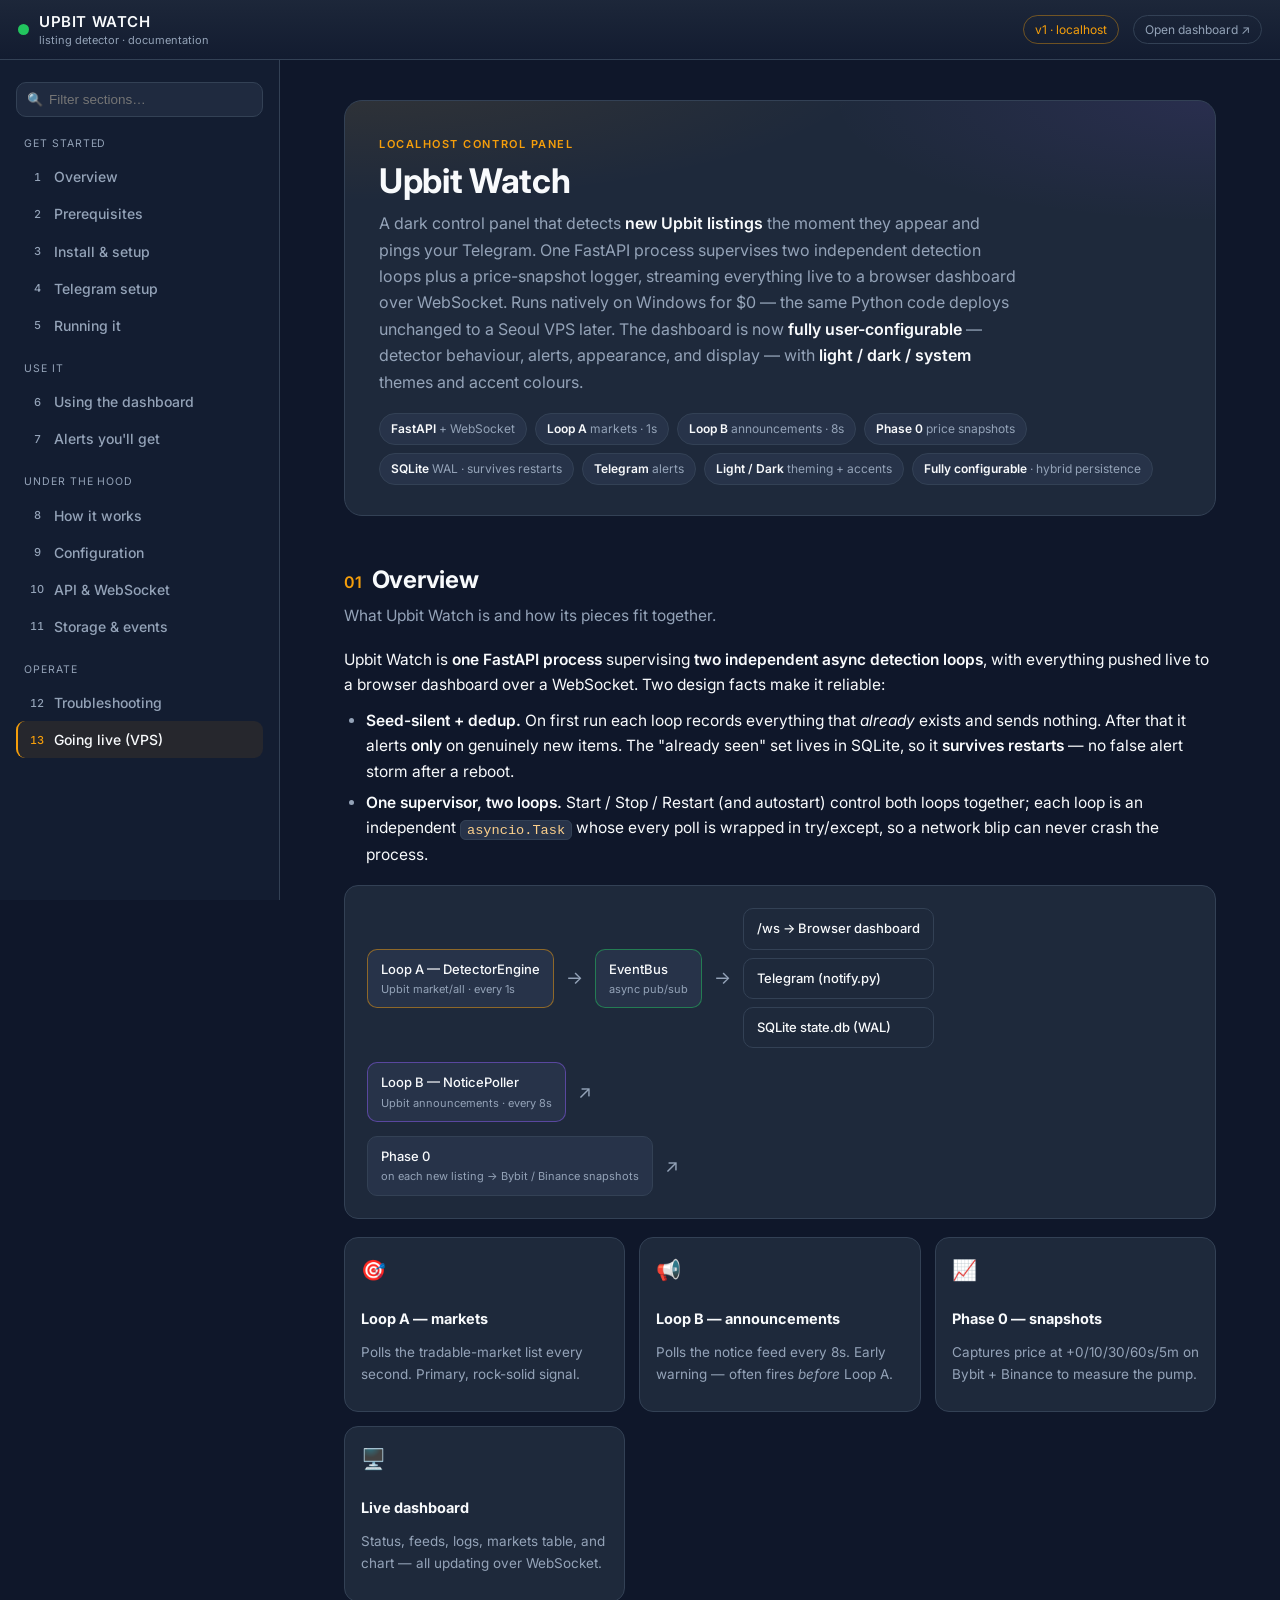
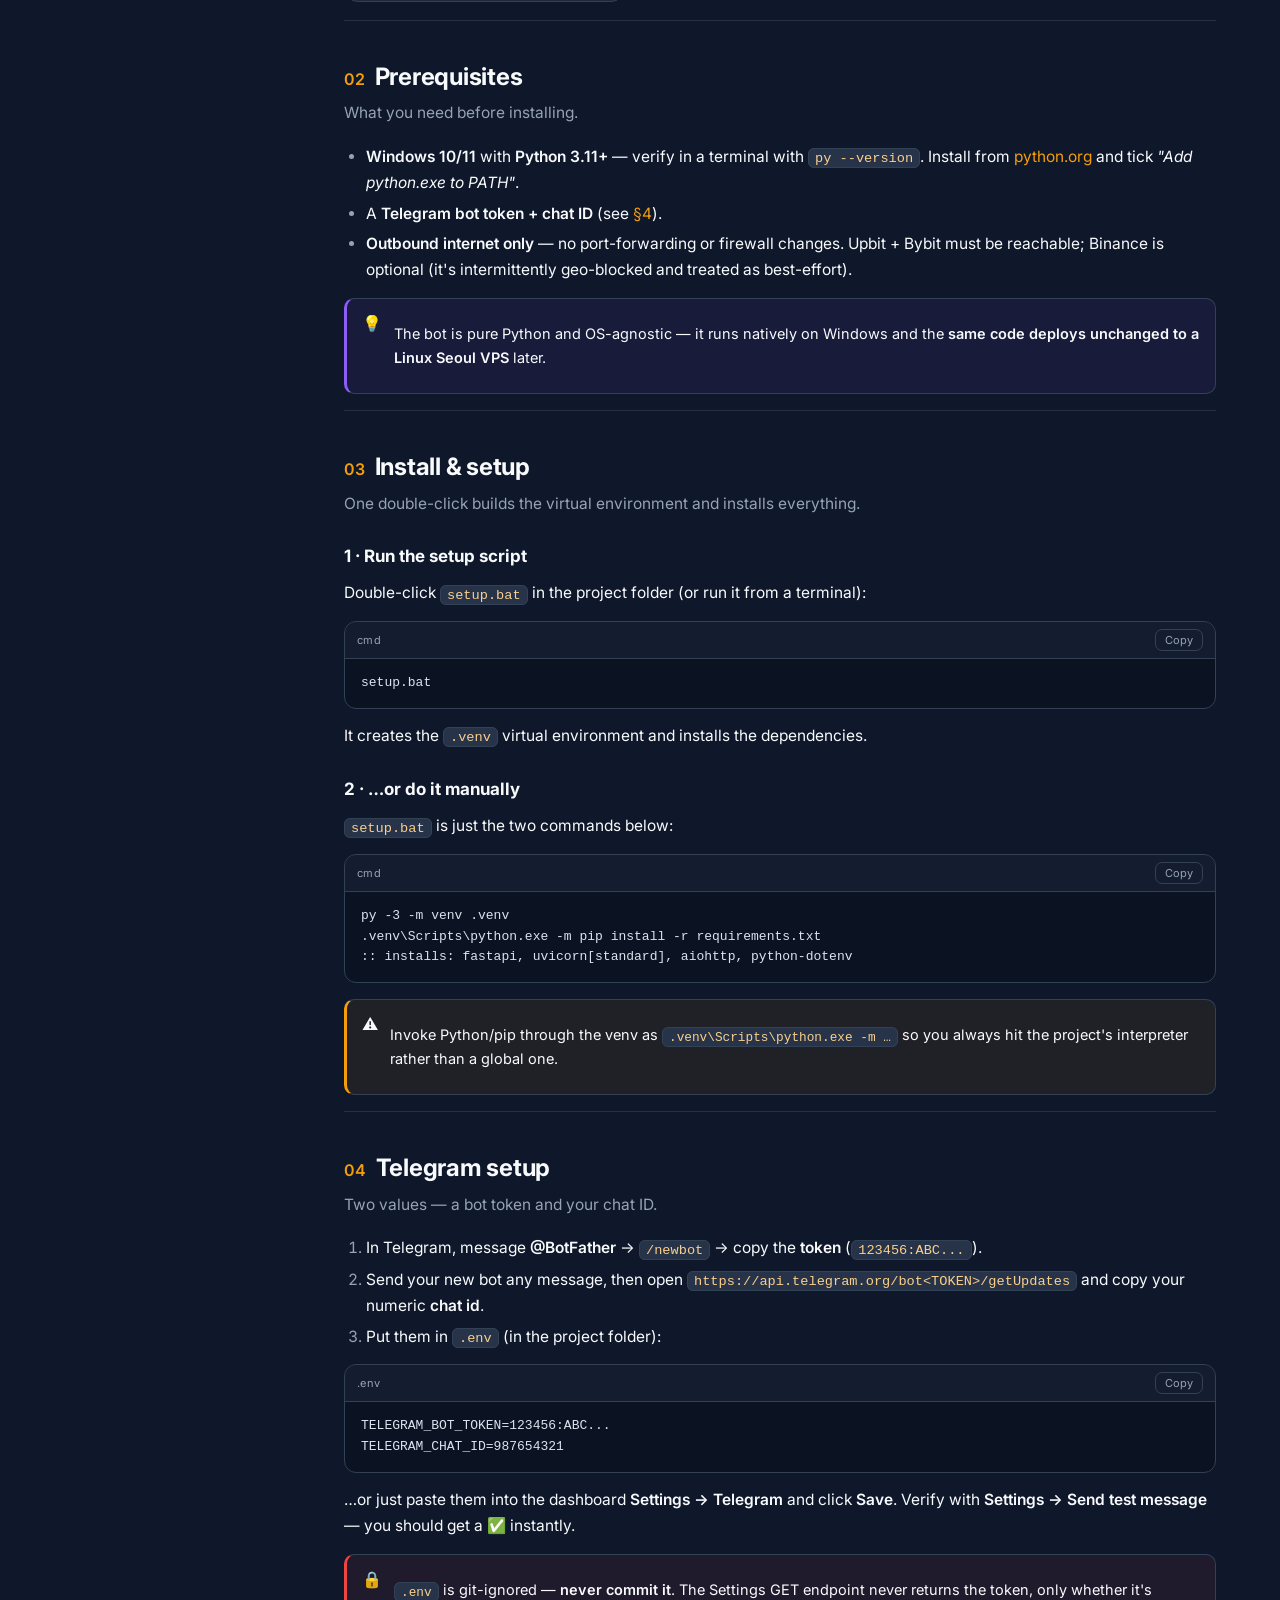
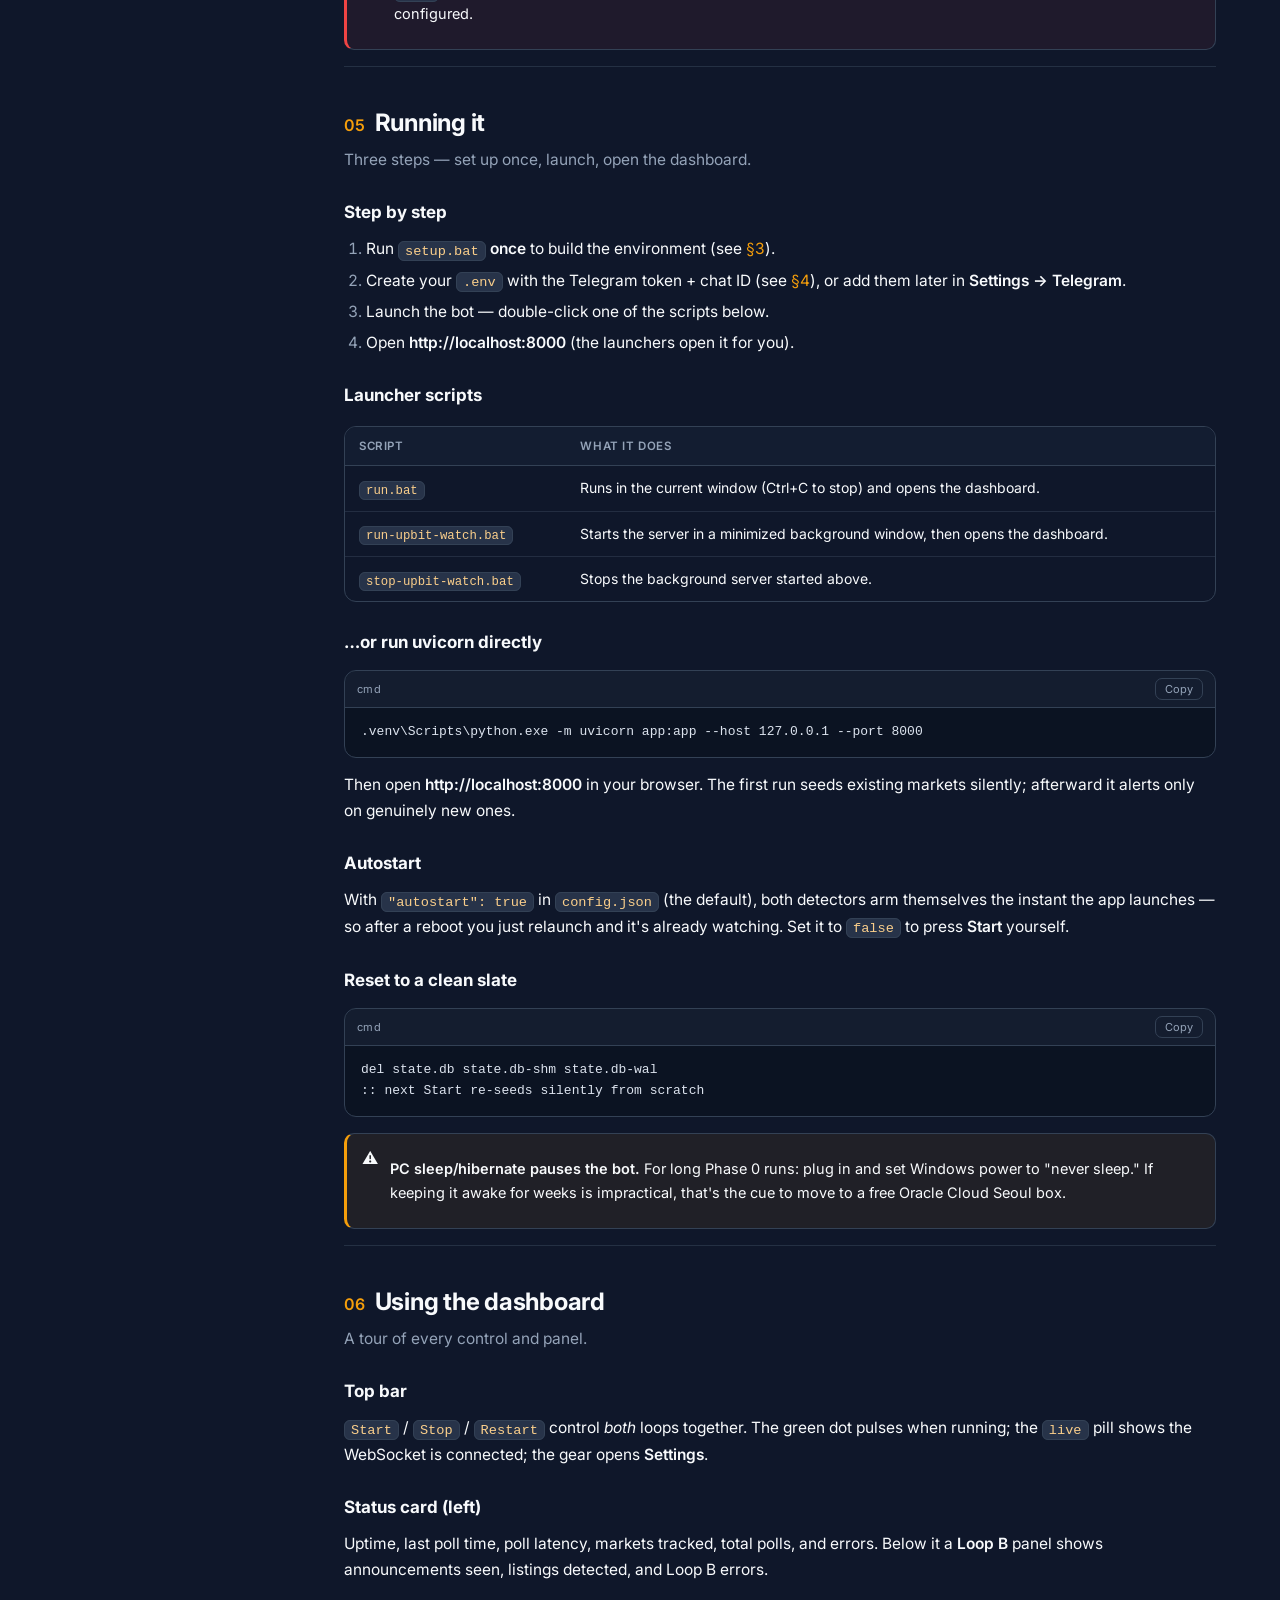
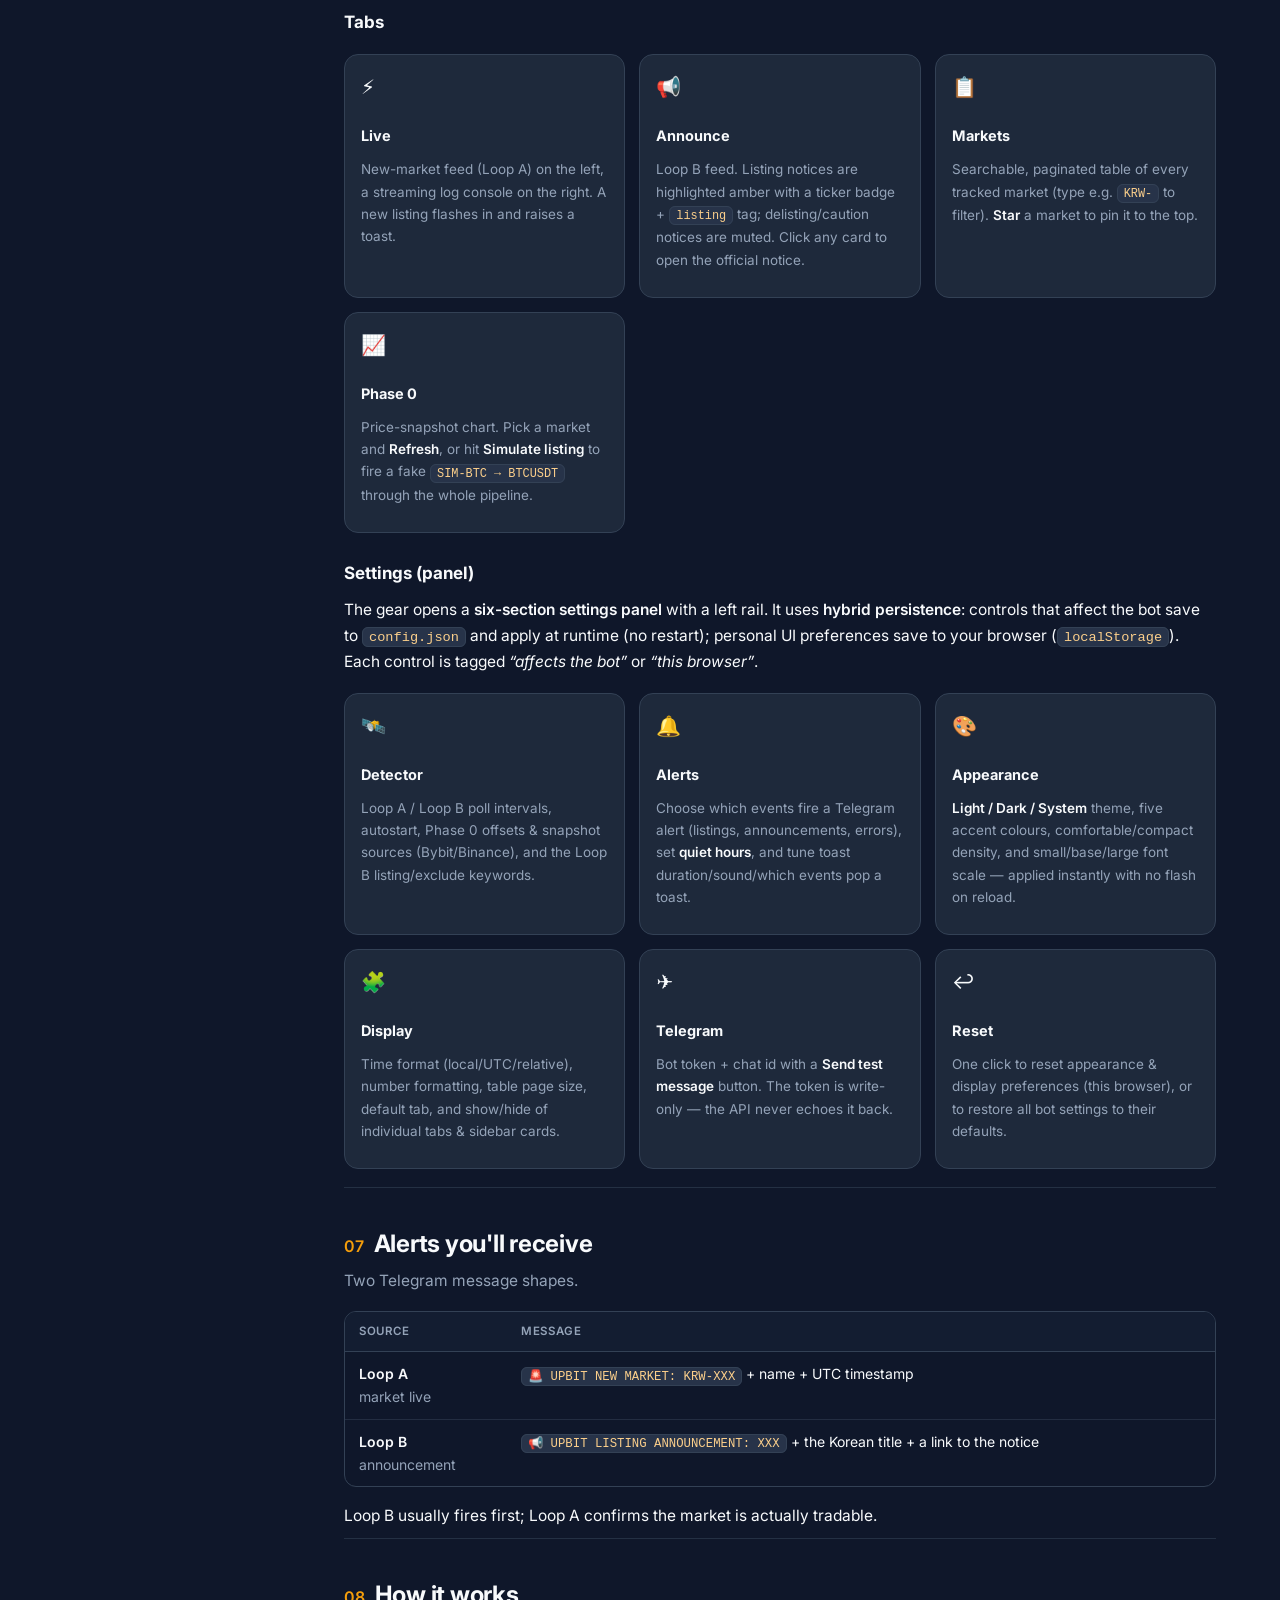
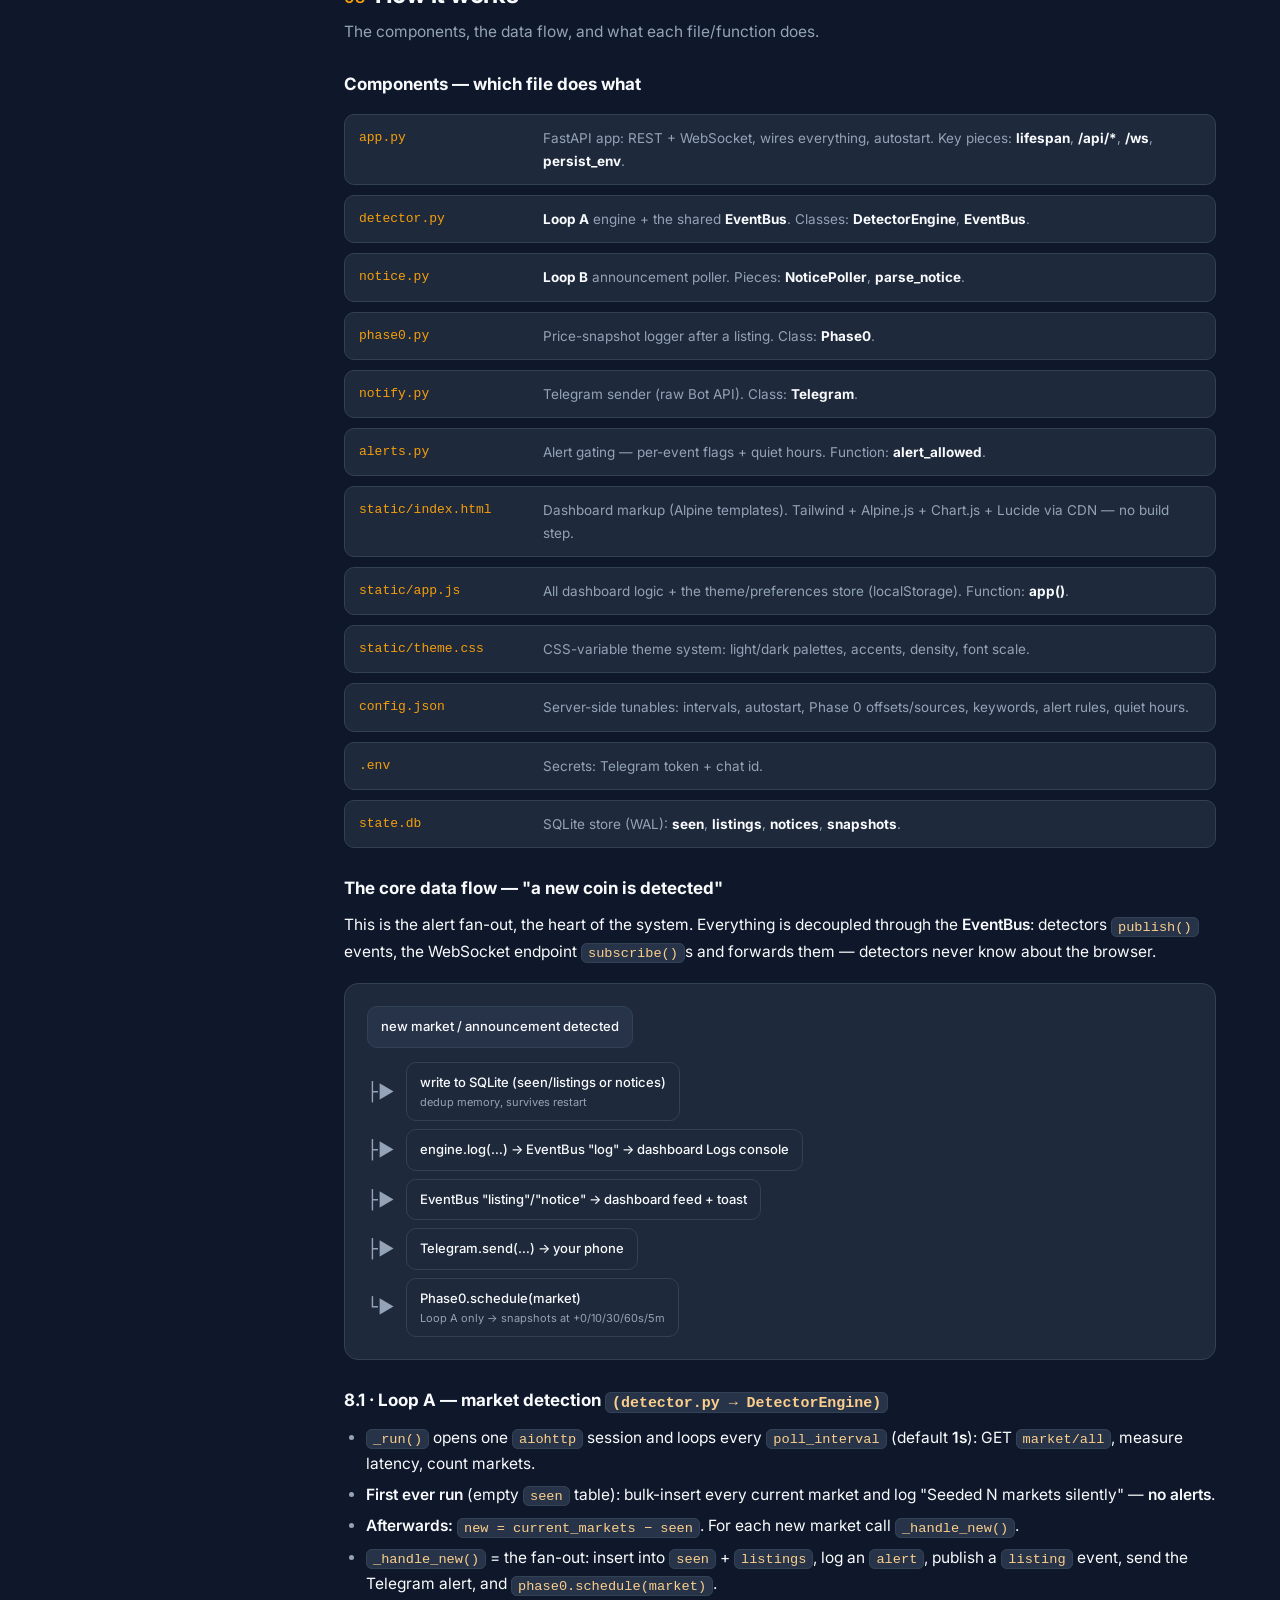
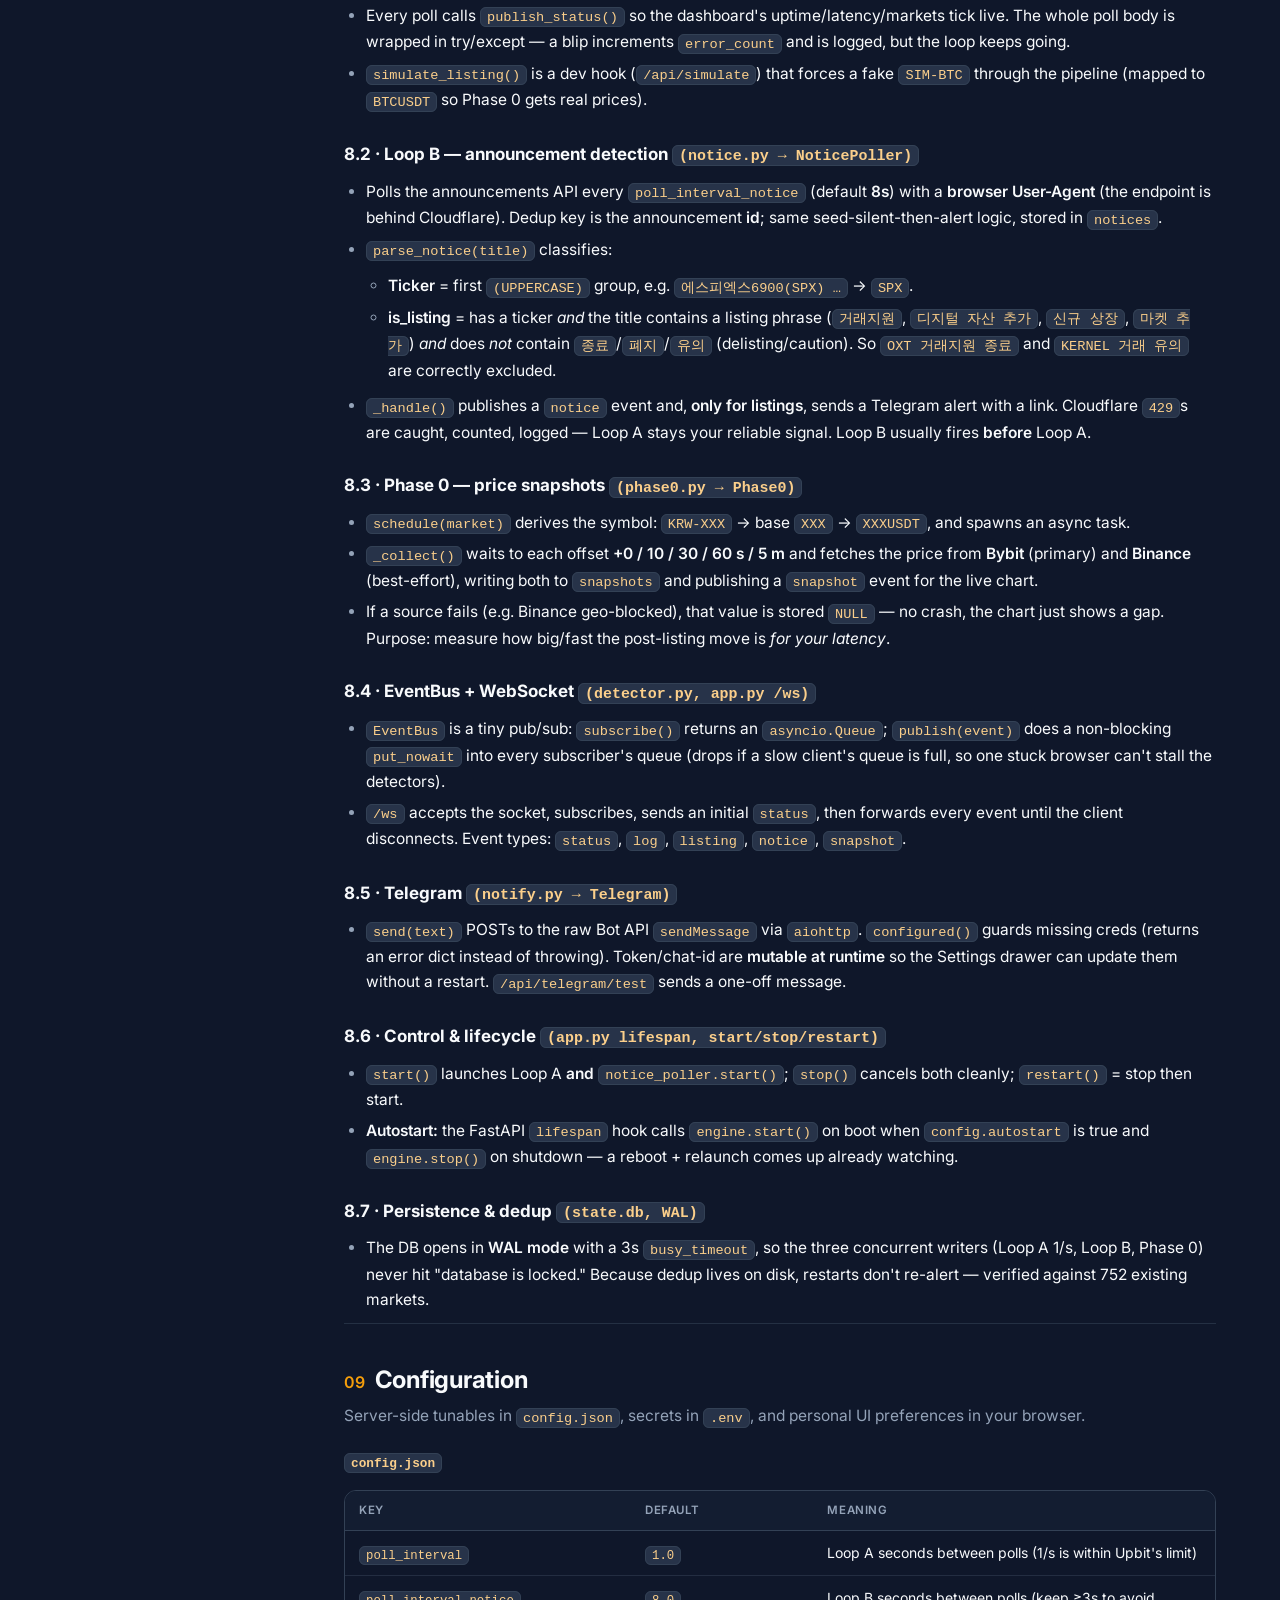
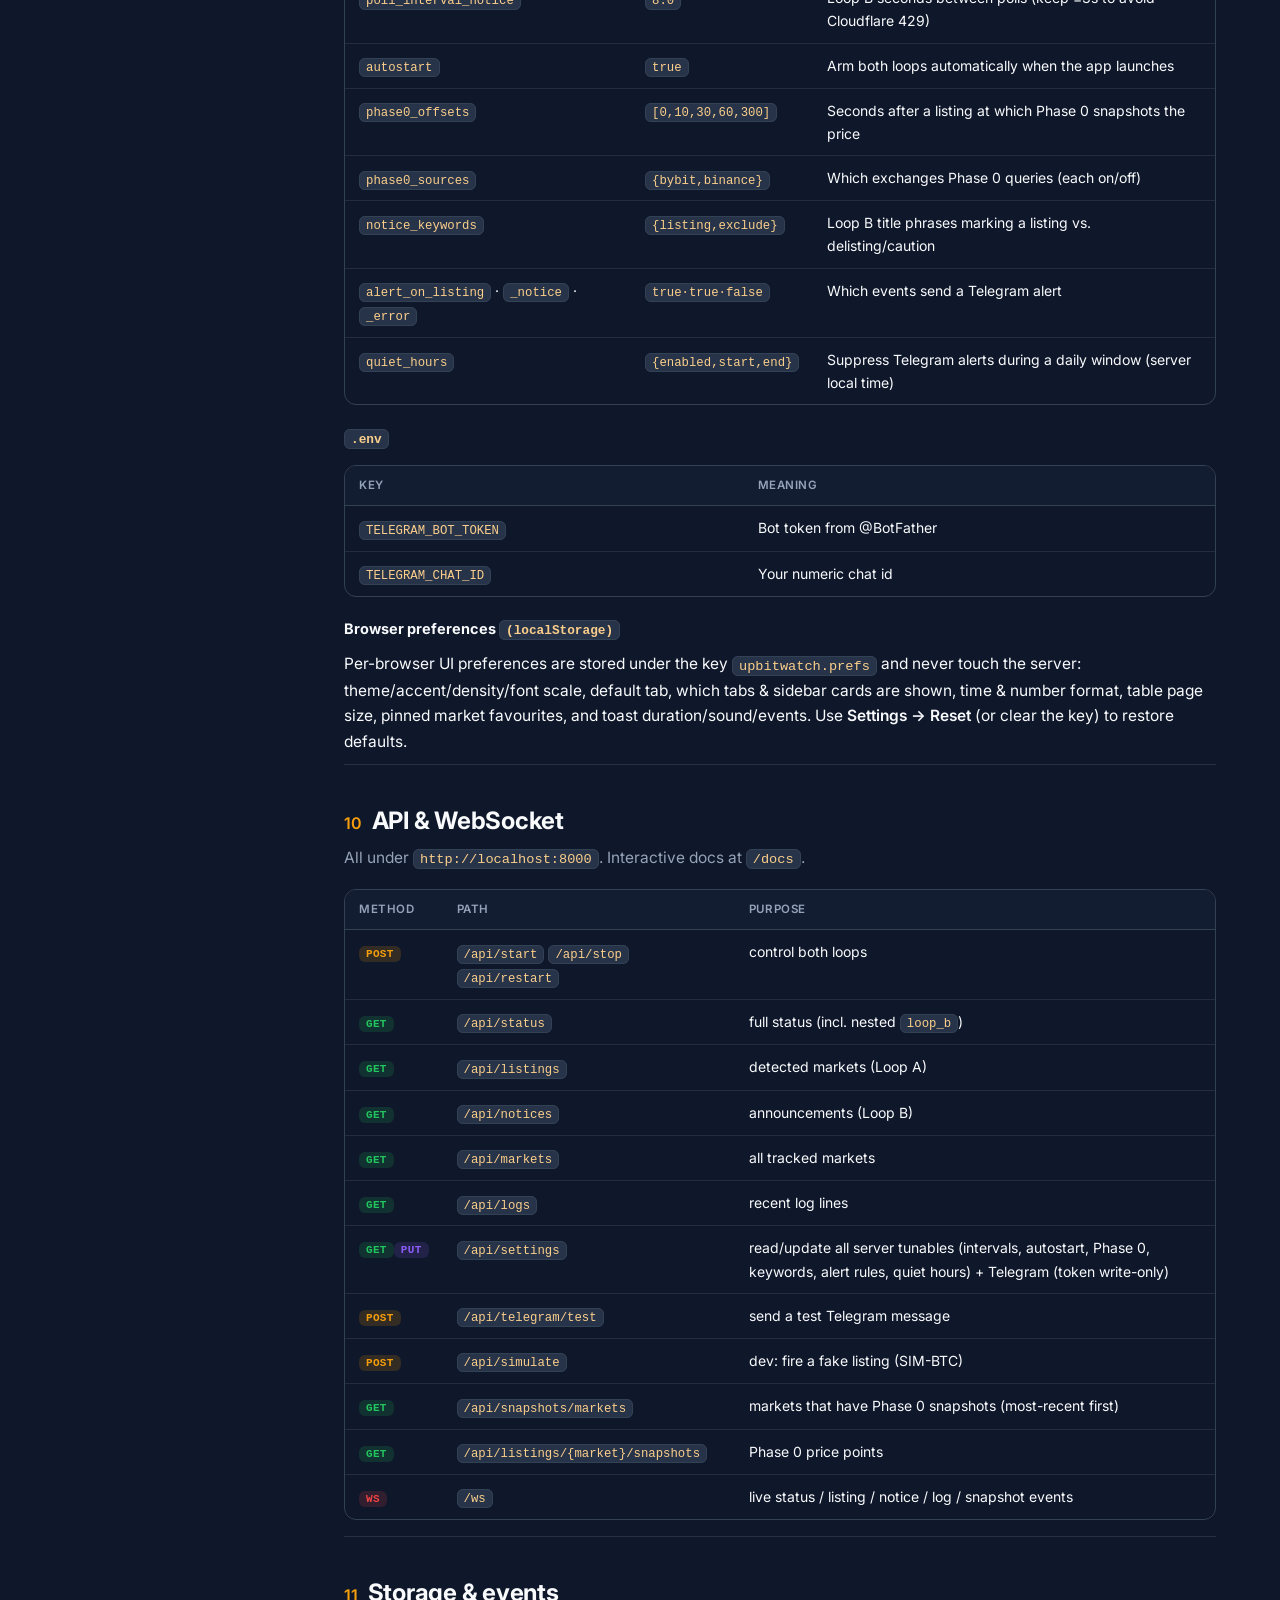
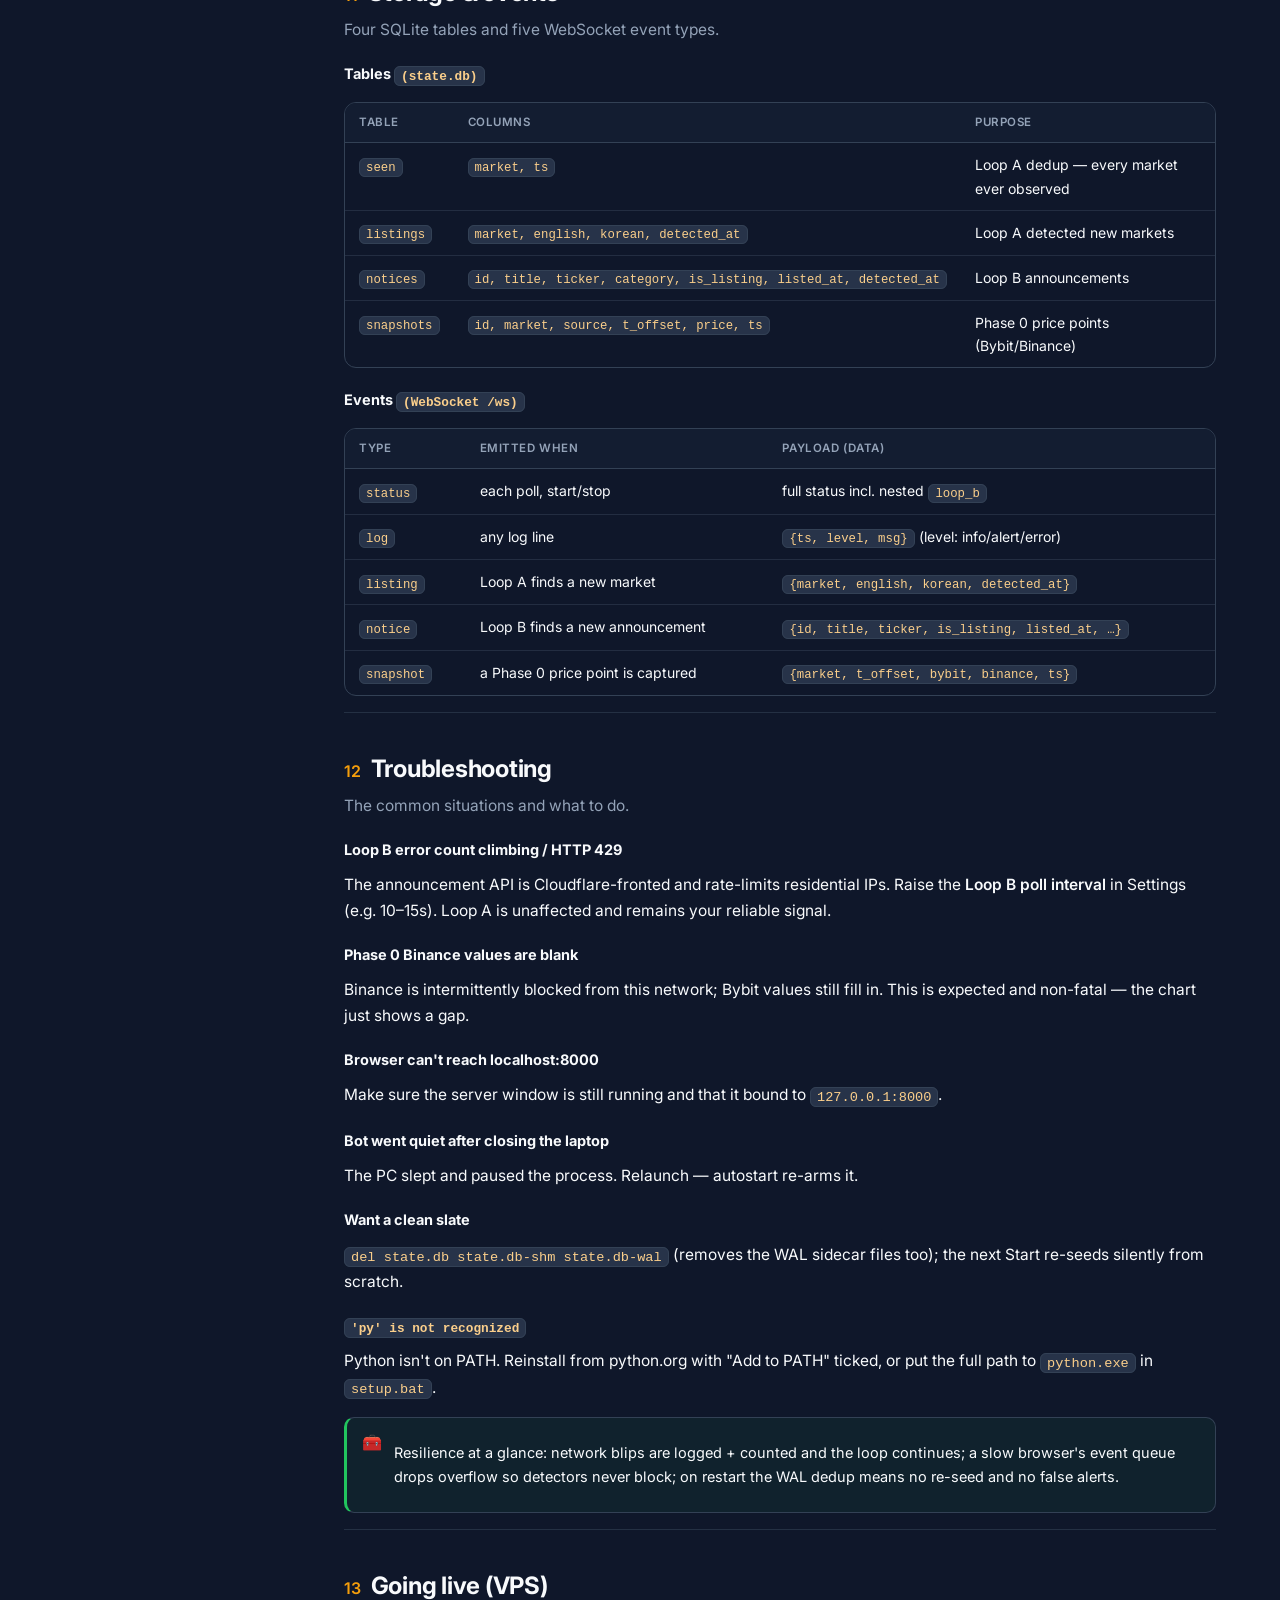
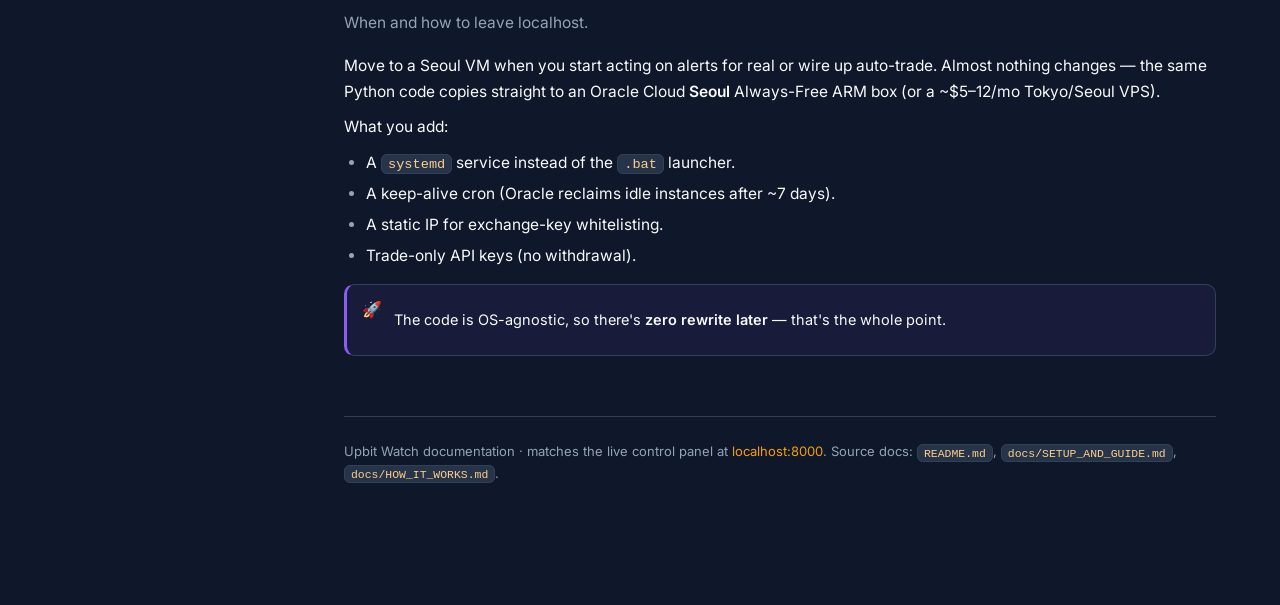
==== docs/site/index.html @ 49a11c5a "Windows-ize docs site + guides, tidy and consolidate project layout Docs (all run instructions now n" ====
<!doctype html>
<html lang="en">
<head>
  <meta charset="utf-8" />
  <meta name="viewport" content="width=device-width, initial-scale=1" />
  <title>Upbit Watch — Documentation</title>
  <link rel="icon" href="data:," />
  <link rel="preconnect" href="https://fonts.googleapis.com" />
  <link rel="preconnect" href="https://fonts.gstatic.com" crossorigin />
  <link href="https://fonts.googleapis.com/css2?family=Inter:wght@300;400;500;600;700&display=swap" rel="stylesheet" />
  <link rel="stylesheet" href="styles.css" />
</head>
<body>

  <!-- ===== Top bar ===== -->
  <header class="topbar">
    <button class="hamburger" id="hamburger" aria-label="Toggle navigation">☰</button>
    <div class="brand">
      <span class="dot" aria-hidden="true"></span>
      <div>
        <div class="title">UPBIT&nbsp;WATCH</div>
        <div class="subtitle">listing detector · documentation</div>
      </div>
    </div>
    <div class="spacer"></div>
    <span class="pill amber">v1 · localhost</span>
    <a class="pill" href="http://localhost:8000" target="_blank" rel="noopener">Open dashboard ↗</a>
  </header>

  <div class="layout">

    <!-- ===== Sidebar ===== -->
    <aside class="sidebar" id="sidebar">
      <div class="search-wrap">
        <span class="icon">🔍</span>
        <input id="search" type="search" placeholder="Filter sections…" autocomplete="off" />
      </div>

      <div class="nav-group-label">Get started</div>
      <nav class="nav">
        <a href="#overview"><span class="num">1</span> Overview</a>
        <a href="#prerequisites"><span class="num">2</span> Prerequisites</a>
        <a href="#install"><span class="num">3</span> Install &amp; setup</a>
        <a href="#telegram"><span class="num">4</span> Telegram setup</a>
        <a href="#run"><span class="num">5</span> Running it</a>
      </nav>

      <div class="nav-group-label">Use it</div>
      <nav class="nav">
        <a href="#dashboard"><span class="num">6</span> Using the dashboard</a>
        <a href="#alerts"><span class="num">7</span> Alerts you'll get</a>
      </nav>

      <div class="nav-group-label">Under the hood</div>
      <nav class="nav">
        <a href="#how-it-works"><span class="num">8</span> How it works</a>
        <a href="#configuration"><span class="num">9</span> Configuration</a>
        <a href="#api"><span class="num">10</span> API &amp; WebSocket</a>
        <a href="#storage"><span class="num">11</span> Storage &amp; events</a>
      </nav>

      <div class="nav-group-label">Operate</div>
      <nav class="nav">
        <a href="#troubleshooting"><span class="num">12</span> Troubleshooting</a>
        <a href="#going-live"><span class="num">13</span> Going live (VPS)</a>
      </nav>
    </aside>

    <div class="backdrop" id="backdrop"></div>

    <!-- ===== Content ===== -->
    <main class="content">
      <div class="content-inner">

        <!-- Hero -->
        <div class="hero">
          <div class="eyebrow">Localhost control panel</div>
          <h1>Upbit Watch</h1>
          <p>
            A dark control panel that detects <strong>new Upbit listings</strong> the moment they
            appear and pings your Telegram. One FastAPI process supervises two independent detection
            loops plus a price-snapshot logger, streaming everything live to a browser dashboard over
            WebSocket. Runs natively on Windows for $0 — the same Python code deploys unchanged to a Seoul VPS later.
            The dashboard is now <strong>fully user-configurable</strong> — detector behaviour, alerts,
            appearance, and display — with <strong>light / dark / system</strong> themes and accent colours.
          </p>
          <div class="badges">
            <span class="badge"><b>FastAPI</b> + WebSocket</span>
            <span class="badge"><b>Loop A</b> markets · 1s</span>
            <span class="badge"><b>Loop B</b> announcements · 8s</span>
            <span class="badge"><b>Phase 0</b> price snapshots</span>
            <span class="badge"><b>SQLite</b> WAL · survives restarts</span>
            <span class="badge"><b>Telegram</b> alerts</span>
            <span class="badge"><b>Light / Dark</b> theming + accents</span>
            <span class="badge"><b>Fully configurable</b> · hybrid persistence</span>
          </div>
        </div>

        <!-- 1. Overview -->
        <section class="doc" id="overview" data-title="overview big picture architecture two loops phase 0">
          <h2><span class="sec-num">01</span> Overview</h2>
          <p class="lede">What Upbit Watch is and how its pieces fit together.</p>

          <p>
            Upbit Watch is <strong>one FastAPI process</strong> supervising <strong>two independent
            async detection loops</strong>, with everything pushed live to a browser dashboard over a
            WebSocket. Two design facts make it reliable:
          </p>
          <ul>
            <li>
              <strong>Seed-silent + dedup.</strong> On first run each loop records everything that
              <em>already</em> exists and sends nothing. After that it alerts <strong>only</strong> on
              genuinely new items. The "already seen" set lives in SQLite, so it
              <strong>survives restarts</strong> — no false alert storm after a reboot.
            </li>
            <li>
              <strong>One supervisor, two loops.</strong> Start / Stop / Restart (and autostart) control
              both loops together; each loop is an independent <code>asyncio.Task</code> whose every poll
              is wrapped in try/except, so a network blip can never crash the process.
            </li>
          </ul>

          <div class="diagram" aria-label="Architecture diagram">
            <div class="flow">
              <div class="flow-row">
                <div class="node a">Loop A — DetectorEngine <small>Upbit market/all · every 1s</small></div>
                <span class="arrow">→</span>
                <div class="node bus">EventBus <small>async pub/sub</small></div>
                <span class="arrow">→</span>
                <div class="fan">
                  <div class="node sink">/ws → Browser dashboard</div>
                  <div class="node sink">Telegram (notify.py)</div>
                  <div class="node sink">SQLite state.db (WAL)</div>
                </div>
              </div>
              <div class="flow-row">
                <div class="node b">Loop B — NoticePoller <small>Upbit announcements · every 8s</small></div>
                <span class="arrow">↗</span>
              </div>
              <div class="flow-row">
                <div class="node">Phase 0 <small>on each new listing → Bybit / Binance snapshots</small></div>
                <span class="arrow">↗</span>
              </div>
            </div>
          </div>

          <div class="cards">
            <div class="fcard"><div class="fic">🎯</div><h4>Loop A — markets</h4><p>Polls the tradable-market list every second. Primary, rock-solid signal.</p></div>
            <div class="fcard"><div class="fic">📢</div><h4>Loop B — announcements</h4><p>Polls the notice feed every 8s. Early warning — often fires <em>before</em> Loop A.</p></div>
            <div class="fcard"><div class="fic">📈</div><h4>Phase 0 — snapshots</h4><p>Captures price at +0/10/30/60s/5m on Bybit + Binance to measure the pump.</p></div>
            <div class="fcard"><div class="fic">🖥️</div><h4>Live dashboard</h4><p>Status, feeds, logs, markets table, and chart — all updating over WebSocket.</p></div>
          </div>
        </section>
        <hr class="section-divider" />

        <!-- 2. Prerequisites -->
        <section class="doc" id="prerequisites" data-title="prerequisites requirements windows python telegram network">
          <h2><span class="sec-num">02</span> Prerequisites</h2>
          <p class="lede">What you need before installing.</p>
          <ul>
            <li><strong>Windows 10/11</strong> with <strong>Python 3.11+</strong> — verify in a terminal with <code>py --version</code>. Install from <a href="https://www.python.org/downloads/" target="_blank" rel="noopener">python.org</a> and tick <em>"Add python.exe to PATH"</em>.</li>
            <li>A <strong>Telegram bot token + chat ID</strong> (see <a href="#telegram">§4</a>).</li>
            <li><strong>Outbound internet only</strong> — no port-forwarding or firewall changes. Upbit + Bybit must be reachable; Binance is optional (it's intermittently geo-blocked and treated as best-effort).</li>
          </ul>
          <div class="callout note">
            <span class="ic">💡</span>
            <p>The bot is pure Python and OS-agnostic — it runs natively on Windows and the
            <strong>same code deploys unchanged to a Linux Seoul VPS</strong> later.</p>
          </div>
        </section>
        <hr class="section-divider" />

        <!-- 3. Install -->
        <section class="doc" id="install" data-title="install setup venv virtualenv pip dependencies requirements setup.bat">
          <h2><span class="sec-num">03</span> Install &amp; setup</h2>
          <p class="lede">One double-click builds the virtual environment and installs everything.</p>

          <h3>1 · Run the setup script</h3>
          <p>Double-click <code>setup.bat</code> in the project folder (or run it from a terminal):</p>
          <div class="code">
            <div class="code-head"><span>cmd</span><button class="copy-btn">Copy</button></div>
            <pre><code>setup.bat</code></pre>
          </div>
          <p>It creates the <code>.venv</code> virtual environment and installs the dependencies.</p>

          <h3>2 · …or do it manually</h3>
          <p><code>setup.bat</code> is just the two commands below:</p>
          <div class="code">
            <div class="code-head"><span>cmd</span><button class="copy-btn">Copy</button></div>
            <pre><code>py -3 -m venv .venv
.venv\Scripts\python.exe -m pip install -r requirements.txt
:: installs: fastapi, uvicorn[standard], aiohttp, python-dotenv</code></pre>
          </div>
          <div class="callout warn">
            <span class="ic">⚠️</span>
            <p>Invoke Python/pip through the venv as <code>.venv\Scripts\python.exe -m …</code> so you
            always hit the project's interpreter rather than a global one.</p>
          </div>
        </section>
        <hr class="section-divider" />

        <!-- 4. Telegram -->
        <section class="doc" id="telegram" data-title="telegram setup botfather token chat id env secrets">
          <h2><span class="sec-num">04</span> Telegram setup</h2>
          <p class="lede">Two values — a bot token and your chat ID.</p>
          <ol>
            <li>In Telegram, message <strong>@BotFather</strong> → <code>/newbot</code> → copy the <strong>token</strong> (<code>123456:ABC...</code>).</li>
            <li>Send your new bot any message, then open
              <code>https://api.telegram.org/bot&lt;TOKEN&gt;/getUpdates</code> and copy your numeric <strong>chat id</strong>.</li>
            <li>Put them in <code>.env</code> (in the project folder):</li>
          </ol>
          <div class="code">
            <div class="code-head"><span>.env</span><button class="copy-btn">Copy</button></div>
            <pre><code>TELEGRAM_BOT_TOKEN=123456:ABC...
TELEGRAM_CHAT_ID=987654321</code></pre>
          </div>
          <p>
            …or just paste them into the dashboard <strong>Settings → Telegram</strong> and click
            <strong>Save</strong>. Verify with <strong>Settings → Send test message</strong> — you should
            get a ✅ instantly.
          </p>
          <div class="callout danger">
            <span class="ic">🔒</span>
            <p><code>.env</code> is git-ignored — <strong>never commit it</strong>. The Settings GET
            endpoint never returns the token, only whether it's configured.</p>
          </div>
        </section>
        <hr class="section-divider" />

        <!-- 5. Run -->
        <section class="doc" id="run" data-title="run running uvicorn autostart reset stop start localhost port 8000 run.bat setup.bat">
          <h2><span class="sec-num">05</span> Running it</h2>
          <p class="lede">Three steps — set up once, launch, open the dashboard.</p>

          <h3>Step by step</h3>
          <ol>
            <li>Run <code>setup.bat</code> <strong>once</strong> to build the environment (see <a href="#install">§3</a>).</li>
            <li>Create your <code>.env</code> with the Telegram token + chat ID (see <a href="#telegram">§4</a>), or add them later in <strong>Settings → Telegram</strong>.</li>
            <li>Launch the bot — double-click one of the scripts below.</li>
            <li>Open <a href="http://localhost:8000" target="_blank" rel="noopener"><strong>http://localhost:8000</strong></a> (the launchers open it for you).</li>
          </ol>

          <h3>Launcher scripts</h3>
          <div class="table-wrap">
            <table>
              <thead><tr><th>Script</th><th>What it does</th></tr></thead>
              <tbody>
                <tr><td><code>run.bat</code></td><td>Runs in the current window (Ctrl+C to stop) and opens the dashboard.</td></tr>
                <tr><td><code>run-upbit-watch.bat</code></td><td>Starts the server in a minimized background window, then opens the dashboard.</td></tr>
                <tr><td><code>stop-upbit-watch.bat</code></td><td>Stops the background server started above.</td></tr>
              </tbody>
            </table>
          </div>

          <h3>…or run uvicorn directly</h3>
          <div class="code">
            <div class="code-head"><span>cmd</span><button class="copy-btn">Copy</button></div>
            <pre><code>.venv\Scripts\python.exe -m uvicorn app:app --host 127.0.0.1 --port 8000</code></pre>
          </div>
          <p>
            Then open <a href="http://localhost:8000" target="_blank" rel="noopener"><strong>http://localhost:8000</strong></a>
            in your browser. The first run seeds existing markets silently; afterward it alerts only on
            genuinely new ones.
          </p>

          <h3>Autostart</h3>
          <p>
            With <code>"autostart": true</code> in <code>config.json</code> (the default), both detectors
            arm themselves the instant the app launches — so after a reboot you just relaunch and it's
            already watching. Set it to <code>false</code> to press <strong>Start</strong> yourself.
          </p>

          <h3>Reset to a clean slate</h3>
          <div class="code">
            <div class="code-head"><span>cmd</span><button class="copy-btn">Copy</button></div>
            <pre><code>del state.db state.db-shm state.db-wal
:: next Start re-seeds silently from scratch</code></pre>
          </div>

          <div class="callout warn">
            <span class="ic">⚠️</span>
            <p><strong>PC sleep/hibernate pauses the bot.</strong> For long Phase 0 runs: plug in and set
            Windows power to "never sleep." If keeping it awake for weeks is impractical, that's the cue
            to move to a free Oracle Cloud Seoul box.</p>
          </div>
        </section>
        <hr class="section-divider" />

        <!-- 6. Dashboard -->
        <section class="doc" id="dashboard" data-title="dashboard usage tabs live announce markets phase 0 settings top bar status configurable theme light dark appearance accent density favorites quiet hours">
          <h2><span class="sec-num">06</span> Using the dashboard</h2>
          <p class="lede">A tour of every control and panel.</p>

          <h3>Top bar</h3>
          <p>
            <code>Start</code> / <code>Stop</code> / <code>Restart</code> control <em>both</em> loops
            together. The green dot pulses when running; the <code>live</code> pill shows the WebSocket
            is connected; the gear opens <strong>Settings</strong>.
          </p>

          <h3>Status card (left)</h3>
          <p>
            Uptime, last poll time, poll latency, markets tracked, total polls, and errors. Below it a
            <strong>Loop B</strong> panel shows announcements seen, listings detected, and Loop B errors.
          </p>

          <h3>Tabs</h3>
          <div class="cards">
            <div class="fcard"><div class="fic">⚡</div><h4>Live</h4><p>New-market feed (Loop A) on the left, a streaming log console on the right. A new listing flashes in and raises a toast.</p></div>
            <div class="fcard"><div class="fic">📢</div><h4>Announce</h4><p>Loop B feed. Listing notices are highlighted amber with a ticker badge + <code>listing</code> tag; delisting/caution notices are muted. Click any card to open the official notice.</p></div>
            <div class="fcard"><div class="fic">📋</div><h4>Markets</h4><p>Searchable, paginated table of every tracked market (type e.g. <code>KRW-</code> to filter). <strong>Star</strong> a market to pin it to the top.</p></div>
            <div class="fcard"><div class="fic">📈</div><h4>Phase 0</h4><p>Price-snapshot chart. Pick a market and <strong>Refresh</strong>, or hit <strong>Simulate listing</strong> to fire a fake <code>SIM-BTC → BTCUSDT</code> through the whole pipeline.</p></div>
          </div>

          <h3>Settings (panel)</h3>
          <p>
            The gear opens a <strong>six-section settings panel</strong> with a left rail. It uses
            <strong>hybrid persistence</strong>: controls that affect the bot save to <code>config.json</code>
            and apply at runtime (no restart); personal UI preferences save to your browser
            (<code>localStorage</code>). Each control is tagged <em>“affects the bot”</em> or <em>“this browser”</em>.
          </p>
          <div class="cards">
            <div class="fcard"><div class="fic">🛰️</div><h4>Detector</h4><p>Loop A / Loop B poll intervals, autostart, Phase 0 offsets &amp; snapshot sources (Bybit/Binance), and the Loop B listing/exclude keywords.</p></div>
            <div class="fcard"><div class="fic">🔔</div><h4>Alerts</h4><p>Choose which events fire a Telegram alert (listings, announcements, errors), set <strong>quiet hours</strong>, and tune toast duration/sound/which events pop a toast.</p></div>
            <div class="fcard"><div class="fic">🎨</div><h4>Appearance</h4><p><strong>Light / Dark / System</strong> theme, five accent colours, comfortable/compact density, and small/base/large font scale — applied instantly with no flash on reload.</p></div>
            <div class="fcard"><div class="fic">🧩</div><h4>Display</h4><p>Time format (local/UTC/relative), number formatting, table page size, default tab, and show/hide of individual tabs &amp; sidebar cards.</p></div>
            <div class="fcard"><div class="fic">✈️</div><h4>Telegram</h4><p>Bot token + chat id with a <strong>Send test message</strong> button. The token is write-only — the API never echoes it back.</p></div>
            <div class="fcard"><div class="fic">↩️</div><h4>Reset</h4><p>One click to reset appearance &amp; display preferences (this browser), or to restore all bot settings to their defaults.</p></div>
          </div>
        </section>
        <hr class="section-divider" />

        <!-- 7. Alerts -->
        <section class="doc" id="alerts" data-title="alerts telegram notifications new market listing announcement">
          <h2><span class="sec-num">07</span> Alerts you'll receive</h2>
          <p class="lede">Two Telegram message shapes.</p>
          <div class="table-wrap">
            <table>
              <thead><tr><th>Source</th><th>Message</th></tr></thead>
              <tbody>
                <tr>
                  <td><strong>Loop A</strong><br><span style="color:var(--sub)">market live</span></td>
                  <td><code>🚨 UPBIT NEW MARKET: KRW-XXX</code> + name + UTC timestamp</td>
                </tr>
                <tr>
                  <td><strong>Loop B</strong><br><span style="color:var(--sub)">announcement</span></td>
                  <td><code>📢 UPBIT LISTING ANNOUNCEMENT: XXX</code> + the Korean title + a link to the notice</td>
                </tr>
              </tbody>
            </table>
          </div>
          <p>Loop B usually fires first; Loop A confirms the market is actually tradable.</p>
        </section>
        <hr class="section-divider" />

        <!-- 8. How it works -->
        <section class="doc" id="how-it-works" data-title="how it works internals components detector engine notice poller phase0 eventbus websocket functions">
          <h2><span class="sec-num">08</span> How it works</h2>
          <p class="lede">The components, the data flow, and what each file/function does.</p>

          <h3>Components — which file does what</h3>
          <div class="filelist">
            <div class="fileitem"><div class="fname">app.py</div><div class="fdesc">FastAPI app: REST + WebSocket, wires everything, autostart. Key pieces: <b>lifespan</b>, <b>/api/*</b>, <b>/ws</b>, <b>persist_env</b>.</div></div>
            <div class="fileitem"><div class="fname">detector.py</div><div class="fdesc"><b>Loop A</b> engine + the shared <b>EventBus</b>. Classes: <b>DetectorEngine</b>, <b>EventBus</b>.</div></div>
            <div class="fileitem"><div class="fname">notice.py</div><div class="fdesc"><b>Loop B</b> announcement poller. Pieces: <b>NoticePoller</b>, <b>parse_notice</b>.</div></div>
            <div class="fileitem"><div class="fname">phase0.py</div><div class="fdesc">Price-snapshot logger after a listing. Class: <b>Phase0</b>.</div></div>
            <div class="fileitem"><div class="fname">notify.py</div><div class="fdesc">Telegram sender (raw Bot API). Class: <b>Telegram</b>.</div></div>
            <div class="fileitem"><div class="fname">alerts.py</div><div class="fdesc">Alert gating — per-event flags + quiet hours. Function: <b>alert_allowed</b>.</div></div>
            <div class="fileitem"><div class="fname">static/index.html</div><div class="fdesc">Dashboard markup (Alpine templates). Tailwind + Alpine.js + Chart.js + Lucide via CDN — no build step.</div></div>
            <div class="fileitem"><div class="fname">static/app.js</div><div class="fdesc">All dashboard logic + the theme/preferences store (localStorage). Function: <b>app()</b>.</div></div>
            <div class="fileitem"><div class="fname">static/theme.css</div><div class="fdesc">CSS-variable theme system: light/dark palettes, accents, density, font scale.</div></div>
            <div class="fileitem"><div class="fname">config.json</div><div class="fdesc">Server-side tunables: intervals, autostart, Phase 0 offsets/sources, keywords, alert rules, quiet hours.</div></div>
            <div class="fileitem"><div class="fname">.env</div><div class="fdesc">Secrets: Telegram token + chat id.</div></div>
            <div class="fileitem"><div class="fname">state.db</div><div class="fdesc">SQLite store (WAL): <b>seen</b>, <b>listings</b>, <b>notices</b>, <b>snapshots</b>.</div></div>
          </div>

          <h3>The core data flow — "a new coin is detected"</h3>
          <p>This is the alert fan-out, the heart of the system. Everything is decoupled through the
            <strong>EventBus</strong>: detectors <code>publish()</code> events, the WebSocket endpoint
            <code>subscribe()</code>s and forwards them — detectors never know about the browser.</p>
          <div class="diagram">
            <div class="flow">
              <div class="node" style="align-self:flex-start">new market / announcement detected</div>
              <div class="fan">
                <div class="flow-row"><span class="arrow">├▶</span><div class="node sink">write to SQLite (seen/listings or notices) <small>dedup memory, survives restart</small></div></div>
                <div class="flow-row"><span class="arrow">├▶</span><div class="node sink">engine.log(…) → EventBus "log" → dashboard Logs console</div></div>
                <div class="flow-row"><span class="arrow">├▶</span><div class="node sink">EventBus "listing"/"notice" → dashboard feed + toast</div></div>
                <div class="flow-row"><span class="arrow">├▶</span><div class="node sink">Telegram.send(…) → your phone</div></div>
                <div class="flow-row"><span class="arrow">└▶</span><div class="node sink">Phase0.schedule(market) <small>Loop A only → snapshots at +0/10/30/60s/5m</small></div></div>
              </div>
            </div>
          </div>

          <h3>8.1 · Loop A — market detection <code>(detector.py → DetectorEngine)</code></h3>
          <ul>
            <li><code>_run()</code> opens one <code>aiohttp</code> session and loops every <code>poll_interval</code> (default <strong>1s</strong>): GET <code>market/all</code>, measure latency, count markets.</li>
            <li><strong>First ever run</strong> (empty <code>seen</code> table): bulk-insert every current market and log "Seeded N markets silently" — <strong>no alerts</strong>.</li>
            <li><strong>Afterwards:</strong> <code>new = current_markets − seen</code>. For each new market call <code>_handle_new()</code>.</li>
            <li><code>_handle_new()</code> = the fan-out: insert into <code>seen</code> + <code>listings</code>, log an <code>alert</code>, publish a <code>listing</code> event, send the Telegram alert, and <code>phase0.schedule(market)</code>.</li>
            <li>Every poll calls <code>publish_status()</code> so the dashboard's uptime/latency/markets tick live. The whole poll body is wrapped in try/except — a blip increments <code>error_count</code> and is logged, but the loop keeps going.</li>
            <li><code>simulate_listing()</code> is a dev hook (<code>/api/simulate</code>) that forces a fake <code>SIM-BTC</code> through the pipeline (mapped to <code>BTCUSDT</code> so Phase 0 gets real prices).</li>
          </ul>

          <h3>8.2 · Loop B — announcement detection <code>(notice.py → NoticePoller)</code></h3>
          <ul>
            <li>Polls the announcements API every <code>poll_interval_notice</code> (default <strong>8s</strong>) with a <strong>browser User-Agent</strong> (the endpoint is behind Cloudflare). Dedup key is the announcement <strong>id</strong>; same seed-silent-then-alert logic, stored in <code>notices</code>.</li>
            <li><code>parse_notice(title)</code> classifies:
              <ul>
                <li><strong>Ticker</strong> = first <code>(UPPERCASE)</code> group, e.g. <code>에스피엑스6900(SPX) …</code> → <code>SPX</code>.</li>
                <li><strong>is_listing</strong> = has a ticker <em>and</em> the title contains a listing phrase (<code>거래지원</code>, <code>디지털 자산 추가</code>, <code>신규 상장</code>, <code>마켓 추가</code>) <em>and</em> does <em>not</em> contain <code>종료</code>/<code>폐지</code>/<code>유의</code> (delisting/caution). So <code>OXT 거래지원 종료</code> and <code>KERNEL 거래 유의</code> are correctly excluded.</li>
              </ul>
            </li>
            <li><code>_handle()</code> publishes a <code>notice</code> event and, <strong>only for listings</strong>, sends a Telegram alert with a link. Cloudflare <code>429</code>s are caught, counted, logged — Loop A stays your reliable signal. Loop B usually fires <strong>before</strong> Loop A.</li>
          </ul>

          <h3>8.3 · Phase 0 — price snapshots <code>(phase0.py → Phase0)</code></h3>
          <ul>
            <li><code>schedule(market)</code> derives the symbol: <code>KRW-XXX</code> → base <code>XXX</code> → <code>XXXUSDT</code>, and spawns an async task.</li>
            <li><code>_collect()</code> waits to each offset <strong>+0 / 10 / 30 / 60 s / 5 m</strong> and fetches the price from <strong>Bybit</strong> (primary) and <strong>Binance</strong> (best-effort), writing both to <code>snapshots</code> and publishing a <code>snapshot</code> event for the live chart.</li>
            <li>If a source fails (e.g. Binance geo-blocked), that value is stored <code>NULL</code> — no crash, the chart just shows a gap. Purpose: measure how big/fast the post-listing move is <em>for your latency</em>.</li>
          </ul>

          <h3>8.4 · EventBus + WebSocket <code>(detector.py, app.py /ws)</code></h3>
          <ul>
            <li><code>EventBus</code> is a tiny pub/sub: <code>subscribe()</code> returns an <code>asyncio.Queue</code>; <code>publish(event)</code> does a non-blocking <code>put_nowait</code> into every subscriber's queue (drops if a slow client's queue is full, so one stuck browser can't stall the detectors).</li>
            <li><code>/ws</code> accepts the socket, subscribes, sends an initial <code>status</code>, then forwards every event until the client disconnects. Event types: <code>status</code>, <code>log</code>, <code>listing</code>, <code>notice</code>, <code>snapshot</code>.</li>
          </ul>

          <h3>8.5 · Telegram <code>(notify.py → Telegram)</code></h3>
          <ul>
            <li><code>send(text)</code> POSTs to the raw Bot API <code>sendMessage</code> via <code>aiohttp</code>. <code>configured()</code> guards missing creds (returns an error dict instead of throwing). Token/chat-id are <strong>mutable at runtime</strong> so the Settings drawer can update them without a restart. <code>/api/telegram/test</code> sends a one-off message.</li>
          </ul>

          <h3>8.6 · Control &amp; lifecycle <code>(app.py lifespan, start/stop/restart)</code></h3>
          <ul>
            <li><code>start()</code> launches Loop A <strong>and</strong> <code>notice_poller.start()</code>; <code>stop()</code> cancels both cleanly; <code>restart()</code> = stop then start.</li>
            <li><strong>Autostart:</strong> the FastAPI <code>lifespan</code> hook calls <code>engine.start()</code> on boot when <code>config.autostart</code> is true and <code>engine.stop()</code> on shutdown — a reboot + relaunch comes up already watching.</li>
          </ul>

          <h3>8.7 · Persistence &amp; dedup <code>(state.db, WAL)</code></h3>
          <ul>
            <li>The DB opens in <strong>WAL mode</strong> with a 3s <code>busy_timeout</code>, so the three concurrent writers (Loop A 1/s, Loop B, Phase 0) never hit "database is locked." Because dedup lives on disk, restarts don't re-alert — verified against 752 existing markets.</li>
          </ul>
        </section>
        <hr class="section-divider" />

        <!-- 9. Configuration -->
        <section class="doc" id="configuration" data-title="configuration config.json env poll interval autostart phase0 offsets sources keywords alerts quiet hours localstorage preferences reference">
          <h2><span class="sec-num">09</span> Configuration</h2>
          <p class="lede">Server-side tunables in <code>config.json</code>, secrets in <code>.env</code>, and personal UI preferences in your browser.</p>

          <h4><code>config.json</code></h4>
          <div class="table-wrap">
            <table>
              <thead><tr><th>Key</th><th>Default</th><th>Meaning</th></tr></thead>
              <tbody>
                <tr><td><code>poll_interval</code></td><td><code>1.0</code></td><td>Loop A seconds between polls (1/s is within Upbit's limit)</td></tr>
                <tr><td><code>poll_interval_notice</code></td><td><code>8.0</code></td><td>Loop B seconds between polls (keep ≥3s to avoid Cloudflare 429)</td></tr>
                <tr><td><code>autostart</code></td><td><code>true</code></td><td>Arm both loops automatically when the app launches</td></tr>
                <tr><td><code>phase0_offsets</code></td><td><code>[0,10,30,60,300]</code></td><td>Seconds after a listing at which Phase 0 snapshots the price</td></tr>
                <tr><td><code>phase0_sources</code></td><td><code>{bybit,binance}</code></td><td>Which exchanges Phase 0 queries (each on/off)</td></tr>
                <tr><td><code>notice_keywords</code></td><td><code>{listing,exclude}</code></td><td>Loop B title phrases marking a listing vs. delisting/caution</td></tr>
                <tr><td><code>alert_on_listing</code> · <code>_notice</code> · <code>_error</code></td><td><code>true·true·false</code></td><td>Which events send a Telegram alert</td></tr>
                <tr><td><code>quiet_hours</code></td><td><code>{enabled,start,end}</code></td><td>Suppress Telegram alerts during a daily window (server local time)</td></tr>
              </tbody>
            </table>
          </div>

          <h4><code>.env</code></h4>
          <div class="table-wrap">
            <table>
              <thead><tr><th>Key</th><th>Meaning</th></tr></thead>
              <tbody>
                <tr><td><code>TELEGRAM_BOT_TOKEN</code></td><td>Bot token from @BotFather</td></tr>
                <tr><td><code>TELEGRAM_CHAT_ID</code></td><td>Your numeric chat id</td></tr>
              </tbody>
            </table>
          </div>

          <h4>Browser preferences <code>(localStorage)</code></h4>
          <p>
            Per-browser UI preferences are stored under the key <code>upbitwatch.prefs</code> and never
            touch the server: theme/accent/density/font scale, default tab, which tabs &amp; sidebar cards
            are shown, time &amp; number format, table page size, pinned market favourites, and toast
            duration/sound/events. Use <strong>Settings → Reset</strong> (or clear the key) to restore defaults.
          </p>
        </section>
        <hr class="section-divider" />

        <!-- 10. API -->
        <section class="doc" id="api" data-title="api reference rest endpoints websocket start stop status listings notices markets logs settings simulate snapshots">
          <h2><span class="sec-num">10</span> API &amp; WebSocket</h2>
          <p class="lede">All under <code>http://localhost:8000</code>. Interactive docs at <code>/docs</code>.</p>
          <div class="table-wrap">
            <table>
              <thead><tr><th>Method</th><th>Path</th><th>Purpose</th></tr></thead>
              <tbody>
                <tr><td><span class="m post">POST</span></td><td><code>/api/start</code> <code>/api/stop</code> <code>/api/restart</code></td><td>control both loops</td></tr>
                <tr><td><span class="m get">GET</span></td><td><code>/api/status</code></td><td>full status (incl. nested <code>loop_b</code>)</td></tr>
                <tr><td><span class="m get">GET</span></td><td><code>/api/listings</code></td><td>detected markets (Loop A)</td></tr>
                <tr><td><span class="m get">GET</span></td><td><code>/api/notices</code></td><td>announcements (Loop B)</td></tr>
                <tr><td><span class="m get">GET</span></td><td><code>/api/markets</code></td><td>all tracked markets</td></tr>
                <tr><td><span class="m get">GET</span></td><td><code>/api/logs</code></td><td>recent log lines</td></tr>
                <tr><td><span class="m get">GET</span><span class="m put">PUT</span></td><td><code>/api/settings</code></td><td>read/update all server tunables (intervals, autostart, Phase 0, keywords, alert rules, quiet hours) + Telegram (token write-only)</td></tr>
                <tr><td><span class="m post">POST</span></td><td><code>/api/telegram/test</code></td><td>send a test Telegram message</td></tr>
                <tr><td><span class="m post">POST</span></td><td><code>/api/simulate</code></td><td>dev: fire a fake listing (SIM-BTC)</td></tr>
                <tr><td><span class="m get">GET</span></td><td><code>/api/snapshots/markets</code></td><td>markets that have Phase 0 snapshots (most-recent first)</td></tr>
                <tr><td><span class="m get">GET</span></td><td><code>/api/listings/{market}/snapshots</code></td><td>Phase 0 price points</td></tr>
                <tr><td><span class="m ws">WS</span></td><td><code>/ws</code></td><td>live status / listing / notice / log / snapshot events</td></tr>
              </tbody>
            </table>
          </div>
        </section>
        <hr class="section-divider" />

        <!-- 11. Storage & events -->
        <section class="doc" id="storage" data-title="storage state.db tables seen listings notices snapshots events websocket types">
          <h2><span class="sec-num">11</span> Storage &amp; events</h2>
          <p class="lede">Four SQLite tables and five WebSocket event types.</p>

          <h4>Tables <code>(state.db)</code></h4>
          <div class="table-wrap">
            <table>
              <thead><tr><th>Table</th><th>Columns</th><th>Purpose</th></tr></thead>
              <tbody>
                <tr><td><code>seen</code></td><td><code>market, ts</code></td><td>Loop A dedup — every market ever observed</td></tr>
                <tr><td><code>listings</code></td><td><code>market, english, korean, detected_at</code></td><td>Loop A detected new markets</td></tr>
                <tr><td><code>notices</code></td><td><code>id, title, ticker, category, is_listing, listed_at, detected_at</code></td><td>Loop B announcements</td></tr>
                <tr><td><code>snapshots</code></td><td><code>id, market, source, t_offset, price, ts</code></td><td>Phase 0 price points (Bybit/Binance)</td></tr>
              </tbody>
            </table>
          </div>

          <h4>Events <code>(WebSocket /ws)</code></h4>
          <div class="table-wrap">
            <table>
              <thead><tr><th>type</th><th>Emitted when</th><th>Payload (data)</th></tr></thead>
              <tbody>
                <tr><td><code>status</code></td><td>each poll, start/stop</td><td>full status incl. nested <code>loop_b</code></td></tr>
                <tr><td><code>log</code></td><td>any log line</td><td><code>{ts, level, msg}</code> (level: info/alert/error)</td></tr>
                <tr><td><code>listing</code></td><td>Loop A finds a new market</td><td><code>{market, english, korean, detected_at}</code></td></tr>
                <tr><td><code>notice</code></td><td>Loop B finds a new announcement</td><td><code>{id, title, ticker, is_listing, listed_at, …}</code></td></tr>
                <tr><td><code>snapshot</code></td><td>a Phase 0 price point is captured</td><td><code>{market, t_offset, bybit, binance, ts}</code></td></tr>
              </tbody>
            </table>
          </div>
        </section>
        <hr class="section-divider" />

        <!-- 12. Troubleshooting -->
        <section class="doc" id="troubleshooting" data-title="troubleshooting problems 429 cloudflare binance blocked blank localhost laptop sleep reset">
          <h2><span class="sec-num">12</span> Troubleshooting</h2>
          <p class="lede">The common situations and what to do.</p>

          <h4>Loop B error count climbing / HTTP 429</h4>
          <p>The announcement API is Cloudflare-fronted and rate-limits residential IPs. Raise the
            <strong>Loop B poll interval</strong> in Settings (e.g. 10–15s). Loop A is unaffected and
            remains your reliable signal.</p>

          <h4>Phase 0 Binance values are blank</h4>
          <p>Binance is intermittently blocked from this network; Bybit values still fill in. This is
            expected and non-fatal — the chart just shows a gap.</p>

          <h4>Browser can't reach localhost:8000</h4>
          <p>Make sure the server window is still running and that it bound to
            <code>127.0.0.1:8000</code>.</p>

          <h4>Bot went quiet after closing the laptop</h4>
          <p>The PC slept and paused the process. Relaunch — autostart re-arms it.</p>

          <h4>Want a clean slate</h4>
          <p><code>del state.db state.db-shm state.db-wal</code> (removes the WAL sidecar files too); the next
            Start re-seeds silently from scratch.</p>

          <h4><code>'py' is not recognized</code></h4>
          <p>Python isn't on PATH. Reinstall from python.org with "Add to PATH" ticked, or put the full
            path to <code>python.exe</code> in <code>setup.bat</code>.</p>

          <div class="callout tip">
            <span class="ic">🧰</span>
            <p>Resilience at a glance: network blips are logged + counted and the loop continues; a slow
            browser's event queue drops overflow so detectors never block; on restart the WAL dedup means
            no re-seed and no false alerts.</p>
          </div>
        </section>
        <hr class="section-divider" />

        <!-- 13. Going live -->
        <section class="doc" id="going-live" data-title="going live vps seoul oracle cloud systemd cron static ip api keys production">
          <h2><span class="sec-num">13</span> Going live (VPS)</h2>
          <p class="lede">When and how to leave localhost.</p>
          <p>
            Move to a Seoul VM when you start acting on alerts for real or wire up auto-trade. Almost
            nothing changes — the same Python code copies straight to an Oracle Cloud <strong>Seoul</strong>
            Always-Free ARM box (or a ~$5–12/mo Tokyo/Seoul VPS).
          </p>
          <p>What you add:</p>
          <ul>
            <li>A <code>systemd</code> service instead of the <code>.bat</code> launcher.</li>
            <li>A keep-alive cron (Oracle reclaims idle instances after ~7 days).</li>
            <li>A static IP for exchange-key whitelisting.</li>
            <li>Trade-only API keys (no withdrawal).</li>
          </ul>
          <div class="callout note">
            <span class="ic">🚀</span>
            <p>The code is OS-agnostic, so there's <strong>zero rewrite later</strong> — that's the whole point.</p>
          </div>
        </section>

        <div class="no-results" id="noResults">No sections match your filter.</div>

        <footer class="footer">
          Upbit Watch documentation · matches the live control panel at
          <a href="http://localhost:8000" target="_blank" rel="noopener">localhost:8000</a>.
          Source docs: <code>README.md</code>, <code>docs/SETUP_AND_GUIDE.md</code>, <code>docs/HOW_IT_WORKS.md</code>.
        </footer>

      </div>
    </main>
  </div>

  <script src="script.js"></script>
</body>
</html>
---- docs/site/styles.css ----
/* ===== Upbit Watch — documentation site =====
   Dark theme matched 1:1 to the control-panel dashboard palette. */

:root {
  --bg:      #0F172A;
  --surface: #131D31;
  --card:    #1E293B;
  --muted:   #273349;
  --border:  #334155;
  --fg:      #F8FAFC;
  --sub:     #94A3B8;
  --primary: #F59E0B;   /* amber  */
  --accent:  #8B5CF6;   /* violet */
  --ok:      #22C55E;
  --warn:    #F59E0B;
  --danger:  #EF4444;

  --sidebar-w: 280px;
  --maxw: 920px;
  --radius: 14px;
  --mono: ui-monospace, SFMono-Regular, "SF Mono", Menlo, Consolas, "Liberation Mono", monospace;
}

* { box-sizing: border-box; }

html { scroll-behavior: smooth; scroll-padding-top: 90px; }

body {
  margin: 0;
  background: var(--bg);
  color: var(--fg);
  font-family: Inter, ui-sans-serif, system-ui, sans-serif;
  font-size: 15.5px;
  line-height: 1.65;
  -webkit-font-smoothing: antialiased;
}

a { color: var(--primary); text-decoration: none; }
a:hover { text-decoration: underline; }

.tabnum { font-variant-numeric: tabular-nums; }

/* scrollbar */
::-webkit-scrollbar { width: 10px; height: 10px; }
::-webkit-scrollbar-thumb { background: var(--border); border-radius: 8px; }
::-webkit-scrollbar-track { background: transparent; }

/* ===== Top bar ===== */
.topbar {
  position: sticky; top: 0; z-index: 40;
  height: 60px;
  display: flex; align-items: center; gap: 14px;
  padding: 0 18px;
  background: linear-gradient(180deg, rgba(30,41,59,.92), rgba(19,29,49,.92));
  backdrop-filter: blur(8px);
  border-bottom: 1px solid var(--border);
}
.topbar .brand { display: flex; align-items: center; gap: 10px; }
.dot {
  width: 11px; height: 11px; border-radius: 50%;
  background: var(--ok);
  box-shadow: 0 0 0 0 rgba(34,197,94,.5);
  animation: pulsering 1.8s infinite;
}
@keyframes pulsering {
  0%   { box-shadow: 0 0 0 0 rgba(34,197,94,.5); }
  70%  { box-shadow: 0 0 0 8px rgba(34,197,94,0); }
  100% { box-shadow: 0 0 0 0 rgba(34,197,94,0); }
}
.brand .title { font-weight: 600; letter-spacing: .04em; font-size: 15px; }
.brand .subtitle { font-size: 11px; color: var(--sub); margin-top: -3px; }

.topbar .spacer { flex: 1; }
.pill {
  display: inline-flex; align-items: center; gap: 6px;
  font-size: 12px; color: var(--sub);
  border: 1px solid var(--border); border-radius: 999px;
  padding: 4px 11px;
}
.pill.amber { color: var(--primary); border-color: rgba(245,158,11,.4); }

.hamburger {
  display: none;
  background: none; border: 1px solid var(--border); color: var(--sub);
  border-radius: 9px; padding: 7px 9px; cursor: pointer; font-size: 16px; line-height: 1;
}

/* ===== Layout ===== */
.layout { display: flex; align-items: flex-start; }

.sidebar {
  position: sticky; top: 60px;
  width: var(--sidebar-w); flex-shrink: 0;
  height: calc(100dvh - 60px);
  overflow-y: auto;
  border-right: 1px solid var(--border);
  padding: 22px 16px 60px;
  background: var(--surface);
}
.search-wrap { position: relative; margin-bottom: 18px; }
.search-wrap .icon {
  position: absolute; left: 11px; top: 50%; transform: translateY(-50%);
  color: var(--sub); font-size: 13px;
}
#search {
  width: 100%;
  background: rgba(39,51,73,.6);
  border: 1px solid var(--border); border-radius: 10px;
  color: var(--fg); font-size: 13.5px;
  padding: 9px 11px 9px 32px;
  outline: none;
}
#search:focus { border-color: var(--primary); box-shadow: 0 0 0 3px rgba(245,158,11,.18); }

.nav-group-label {
  font-size: 10.5px; text-transform: uppercase; letter-spacing: .09em;
  color: var(--sub); margin: 16px 8px 6px;
}
.nav a {
  display: flex; align-items: center; gap: 9px;
  color: var(--sub); font-size: 14px; font-weight: 500;
  padding: 7px 11px; border-radius: 9px;
  border-left: 2px solid transparent;
  text-decoration: none;
}
.nav a:hover { color: var(--fg); background: rgba(39,51,73,.5); }
.nav a.active {
  color: var(--fg); background: rgba(245,158,11,.08);
  border-left-color: var(--primary);
}
.nav a .num {
  font-size: 11px; color: var(--sub); width: 16px; text-align: center;
  font-variant-numeric: tabular-nums;
}
.nav a.active .num { color: var(--primary); }

/* ===== Content ===== */
.content {
  flex: 1; min-width: 0;
  padding: 40px clamp(20px, 5vw, 64px) 120px;
}
.content-inner { max-width: var(--maxw); margin: 0 auto; }

.hero {
  border: 1px solid var(--border);
  border-radius: 18px;
  background:
    radial-gradient(900px 240px at 0% -10%, rgba(245,158,11,.10), transparent 60%),
    radial-gradient(700px 220px at 100% 0%, rgba(139,92,246,.10), transparent 55%),
    var(--card);
  padding: 34px 34px 30px;
  margin-bottom: 14px;
}
.hero .eyebrow {
  font-size: 11px; text-transform: uppercase; letter-spacing: .14em;
  color: var(--primary); font-weight: 600;
}
.hero h1 { font-size: 34px; line-height: 1.15; margin: 8px 0 10px; letter-spacing: -.01em; }
.hero p { color: var(--sub); font-size: 16px; max-width: 64ch; margin: 0; }
.hero .badges { display: flex; flex-wrap: wrap; gap: 8px; margin-top: 18px; }
.badge {
  font-size: 12px; padding: 5px 11px; border-radius: 999px;
  background: var(--muted); color: var(--sub); border: 1px solid var(--border);
}
.badge b { color: var(--fg); font-weight: 600; }

section.doc { scroll-margin-top: 80px; padding-top: 30px; }
section.doc > h2 {
  font-size: 24px; margin: 0 0 4px; letter-spacing: -.01em;
  display: flex; align-items: baseline; gap: 10px;
}
section.doc > h2 .sec-num { color: var(--primary); font-size: 16px; font-weight: 600; }
section.doc > .lede { color: var(--sub); margin: 0 0 18px; }
section.doc h3 { font-size: 17px; margin: 26px 0 8px; }
section.doc h4 { font-size: 14.5px; margin: 20px 0 6px; color: var(--fg); }
section.doc p { margin: 10px 0; }
section.doc ul, section.doc ol { margin: 10px 0; padding-left: 22px; }
section.doc li { margin: 5px 0; }
section.doc li::marker { color: var(--sub); }

.section-divider { border: 0; border-top: 1px solid var(--border); margin: 6px 0; opacity: .6; }

code {
  font-family: var(--mono); font-size: .88em;
  background: var(--muted); color: #FBCF8B;
  padding: 1.5px 6px; border-radius: 6px;
  border: 1px solid var(--border);
}
.kw { color: var(--accent); }
strong { color: var(--fg); font-weight: 600; }

/* code blocks */
.code {
  position: relative;
  background: #0B1322;
  border: 1px solid var(--border);
  border-radius: 12px;
  margin: 14px 0;
  overflow: hidden;
}
.code .code-head {
  display: flex; align-items: center; justify-content: space-between;
  padding: 7px 12px; border-bottom: 1px solid var(--border);
  background: rgba(39,51,73,.35);
  font-size: 11px; color: var(--sub); letter-spacing: .04em;
}
.code pre {
  margin: 0; padding: 14px 16px; overflow-x: auto;
  font-family: var(--mono); font-size: 13px; line-height: 1.6; color: #DCE3EE;
}
.code pre code { background: none; border: 0; color: inherit; padding: 0; font-size: inherit; }
.copy-btn {
  background: none; border: 1px solid var(--border); color: var(--sub);
  border-radius: 7px; padding: 3px 9px; font-size: 11px; cursor: pointer;
  transition: all .15s ease; font-family: inherit;
}
.copy-btn:hover { color: var(--fg); border-color: var(--sub); }
.copy-btn.copied { color: var(--ok); border-color: rgba(34,197,94,.5); }

/* callouts */
.callout {
  display: flex; gap: 12px;
  border: 1px solid var(--border); border-left-width: 3px;
  border-radius: 10px; padding: 13px 15px; margin: 16px 0;
  background: var(--card); font-size: 14.5px;
}
.callout .ic { font-size: 16px; line-height: 1.4; flex-shrink: 0; }
.callout p { margin: 0; }
.callout.tip    { border-left-color: var(--ok);     background: rgba(34,197,94,.06); }
.callout.warn   { border-left-color: var(--warn);   background: rgba(245,158,11,.07); }
.callout.danger { border-left-color: var(--danger); background: rgba(239,68,68,.07); }
.callout.note   { border-left-color: var(--accent); background: rgba(139,92,246,.07); }

/* tables */
.table-wrap { overflow-x: auto; margin: 16px 0; border: 1px solid var(--border); border-radius: 12px; }
table { width: 100%; border-collapse: collapse; font-size: 14px; }
thead th {
  text-align: left; font-weight: 600; font-size: 11.5px; text-transform: uppercase;
  letter-spacing: .05em; color: var(--sub);
  padding: 10px 14px; background: var(--surface); border-bottom: 1px solid var(--border);
}
tbody td { padding: 10px 14px; border-top: 1px solid rgba(51,65,85,.55); vertical-align: top; }
tbody tr:hover { background: rgba(39,51,73,.3); }
td code, th code { white-space: nowrap; }

/* method badges in API table */
.m { font-family: var(--mono); font-size: 11px; font-weight: 700; padding: 2px 7px; border-radius: 6px; letter-spacing: .03em; }
.m.get  { background: rgba(34,197,94,.15);  color: var(--ok); }
.m.post { background: rgba(245,158,11,.15); color: var(--primary); }
.m.put  { background: rgba(139,92,246,.15); color: var(--accent); }
.m.ws   { background: rgba(239,68,68,.15);  color: var(--danger); }

/* feature cards */
.cards { display: grid; grid-template-columns: repeat(auto-fit, minmax(225px, 1fr)); gap: 14px; margin: 18px 0; }
.fcard {
  border: 1px solid var(--border); border-radius: var(--radius);
  background: var(--card); padding: 16px;
}
.fcard .fic { font-size: 20px; margin-bottom: 8px; }
.fcard h4 { margin: 0 0 5px; font-size: 15px; }
.fcard p { margin: 0; font-size: 13.5px; color: var(--sub); }

/* architecture diagram */
.diagram {
  border: 1px solid var(--border); border-radius: var(--radius);
  background: var(--card); padding: 22px; margin: 18px 0;
}
.flow { display: flex; flex-direction: column; gap: 14px; }
.flow-row { display: flex; align-items: center; gap: 12px; flex-wrap: wrap; }
.node {
  border: 1px solid var(--border); border-radius: 10px;
  padding: 9px 13px; background: var(--muted); font-size: 13px; font-weight: 500;
}
.node small { display: block; color: var(--sub); font-weight: 400; font-size: 11px; }
.node.a { border-color: rgba(245,158,11,.5); }
.node.b { border-color: rgba(139,92,246,.5); }
.node.bus { border-color: rgba(34,197,94,.5); }
.node.sink { background: var(--card); }
.arrow { color: var(--sub); font-size: 18px; }
.fan { display: flex; flex-direction: column; gap: 8px; }

/* "what each file does" list */
.filelist { display: grid; gap: 10px; margin: 16px 0; }
.fileitem {
  display: grid; grid-template-columns: 170px 1fr; gap: 14px;
  border: 1px solid var(--border); border-radius: 10px; padding: 12px 14px;
  background: var(--card);
}
.fileitem .fname { font-family: var(--mono); font-size: 13px; color: var(--primary); }
.fileitem .fdesc { font-size: 13.5px; color: var(--sub); }
.fileitem .fdesc b { color: var(--fg); }

/* footer */
.footer {
  margin-top: 60px; padding-top: 24px; border-top: 1px solid var(--border);
  color: var(--sub); font-size: 13px;
}

/* search no-results */
.no-results {
  display: none; text-align: center; color: var(--sub); padding: 60px 0;
}
body.searching .hero { display: none; }

/* mobile */
.backdrop { display: none; }
@media (max-width: 880px) {
  .hamburger { display: block; }
  .sidebar {
    position: fixed; top: 60px; left: 0; z-index: 45;
    transform: translateX(-100%); transition: transform .22s ease;
    width: 86vw; max-width: 320px;
    box-shadow: 0 12px 40px rgba(0,0,0,.5);
  }
  body.nav-open .sidebar { transform: translateX(0); }
  body.nav-open .backdrop {
    display: block; position: fixed; inset: 60px 0 0 0; z-index: 44;
    background: rgba(0,0,0,.55);
  }
  .topbar .brand .subtitle { display: none; }
  .hero h1 { font-size: 27px; }
  .fileitem { grid-template-columns: 1fr; gap: 4px; }
}

@media (prefers-reduced-motion: reduce) {
  * { animation: none !important; transition: none !important; scroll-behavior: auto; }
}
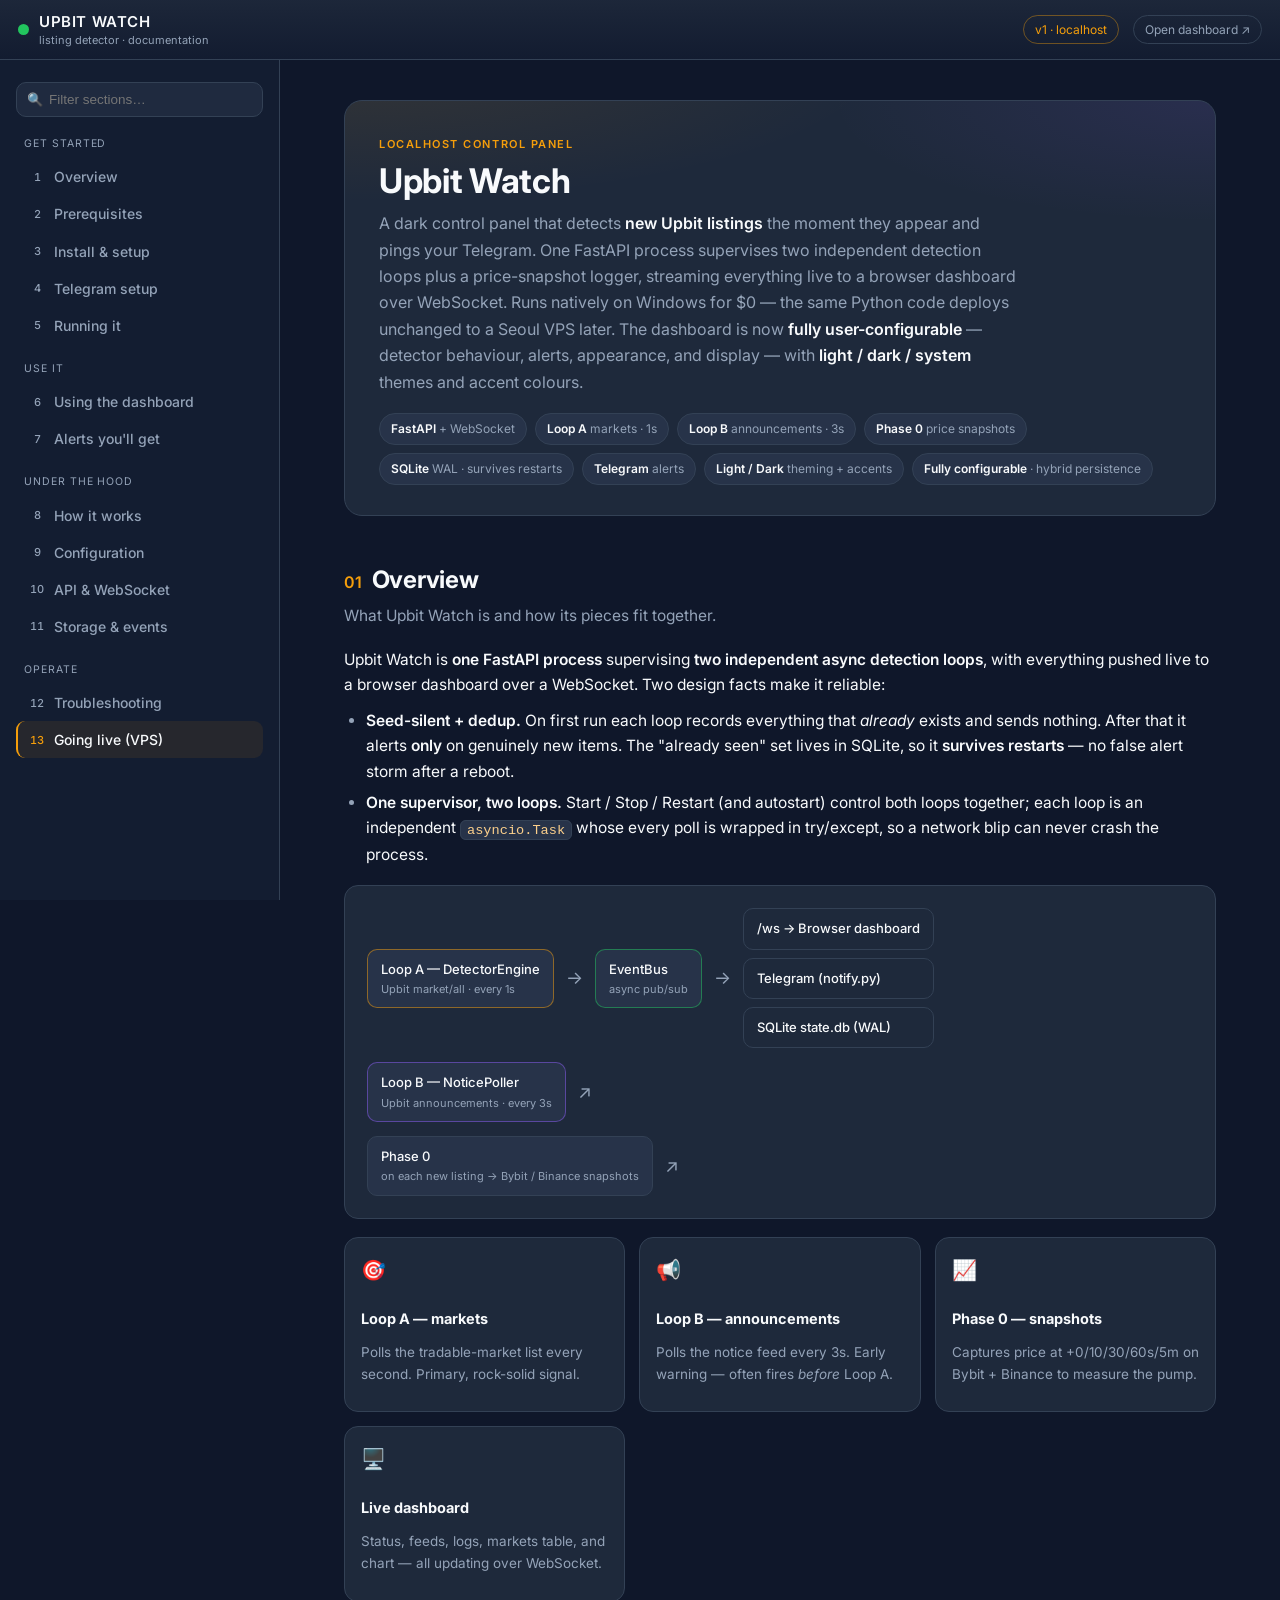
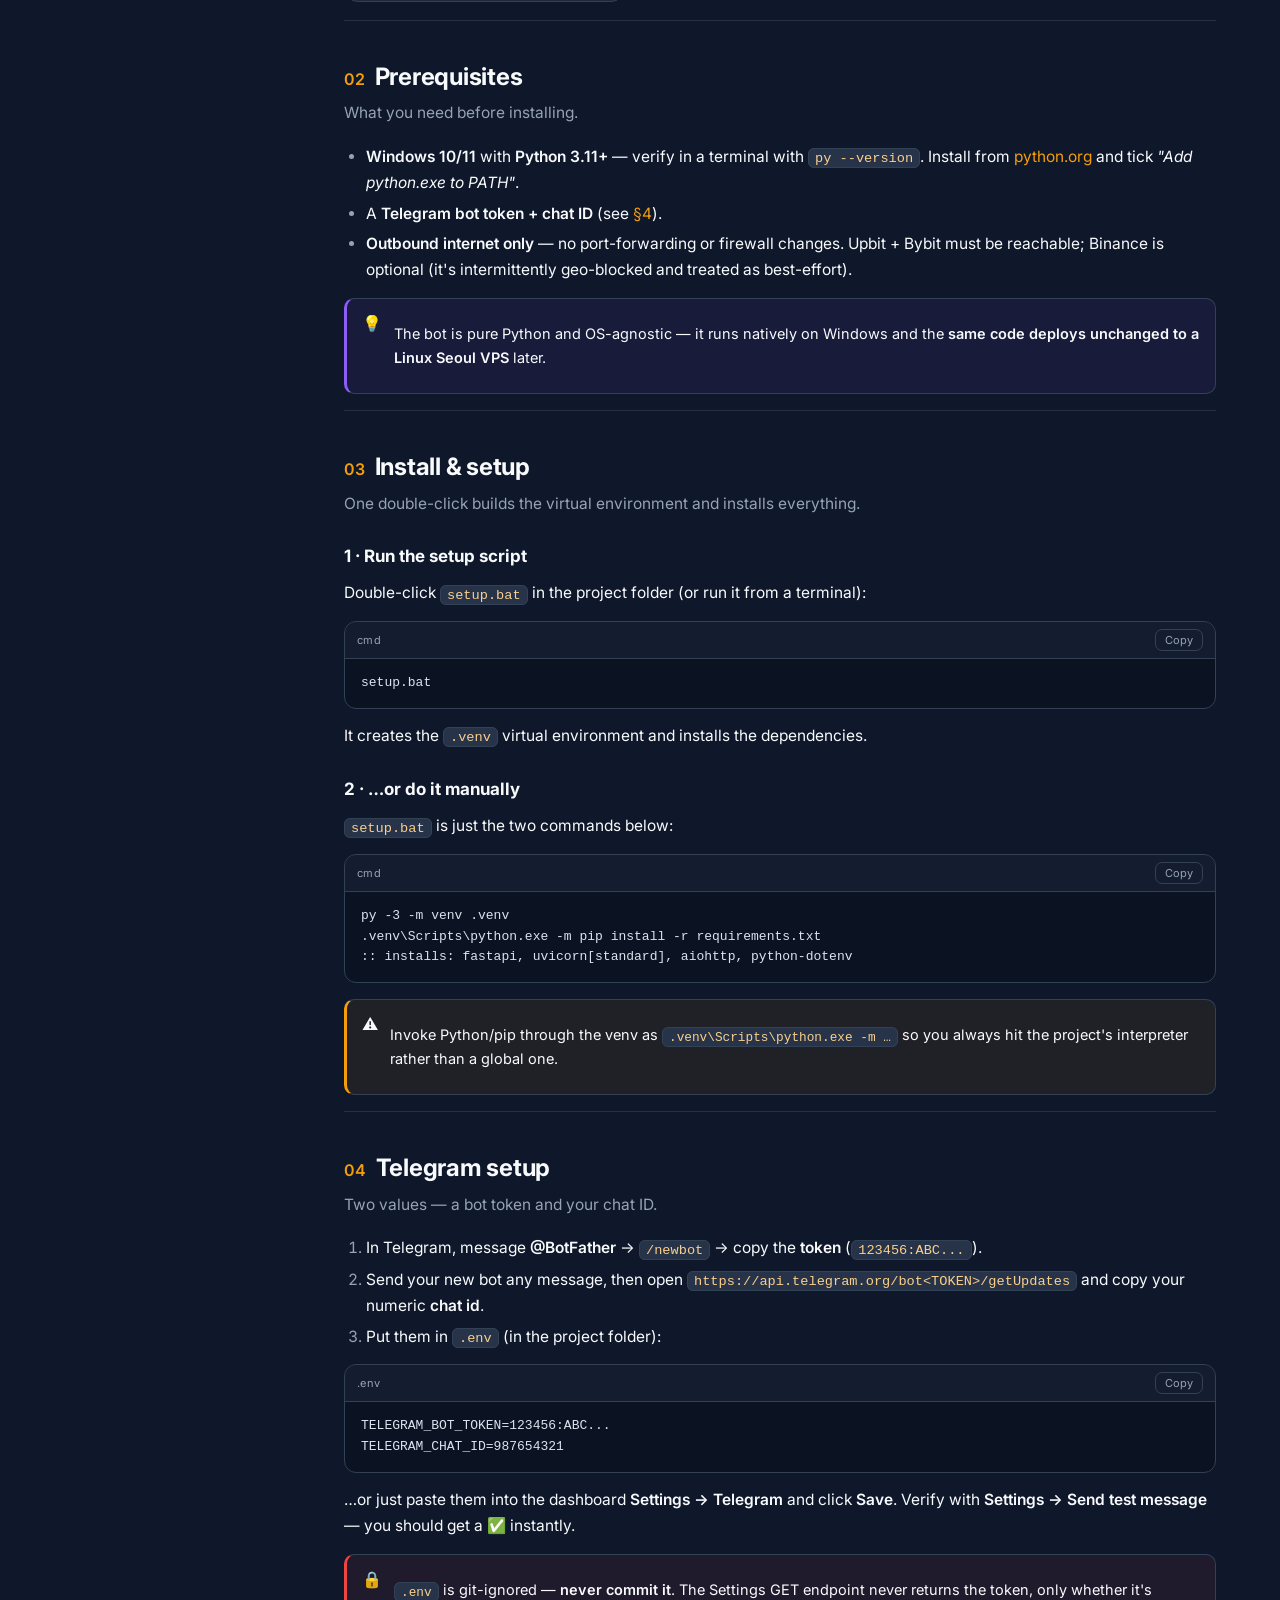
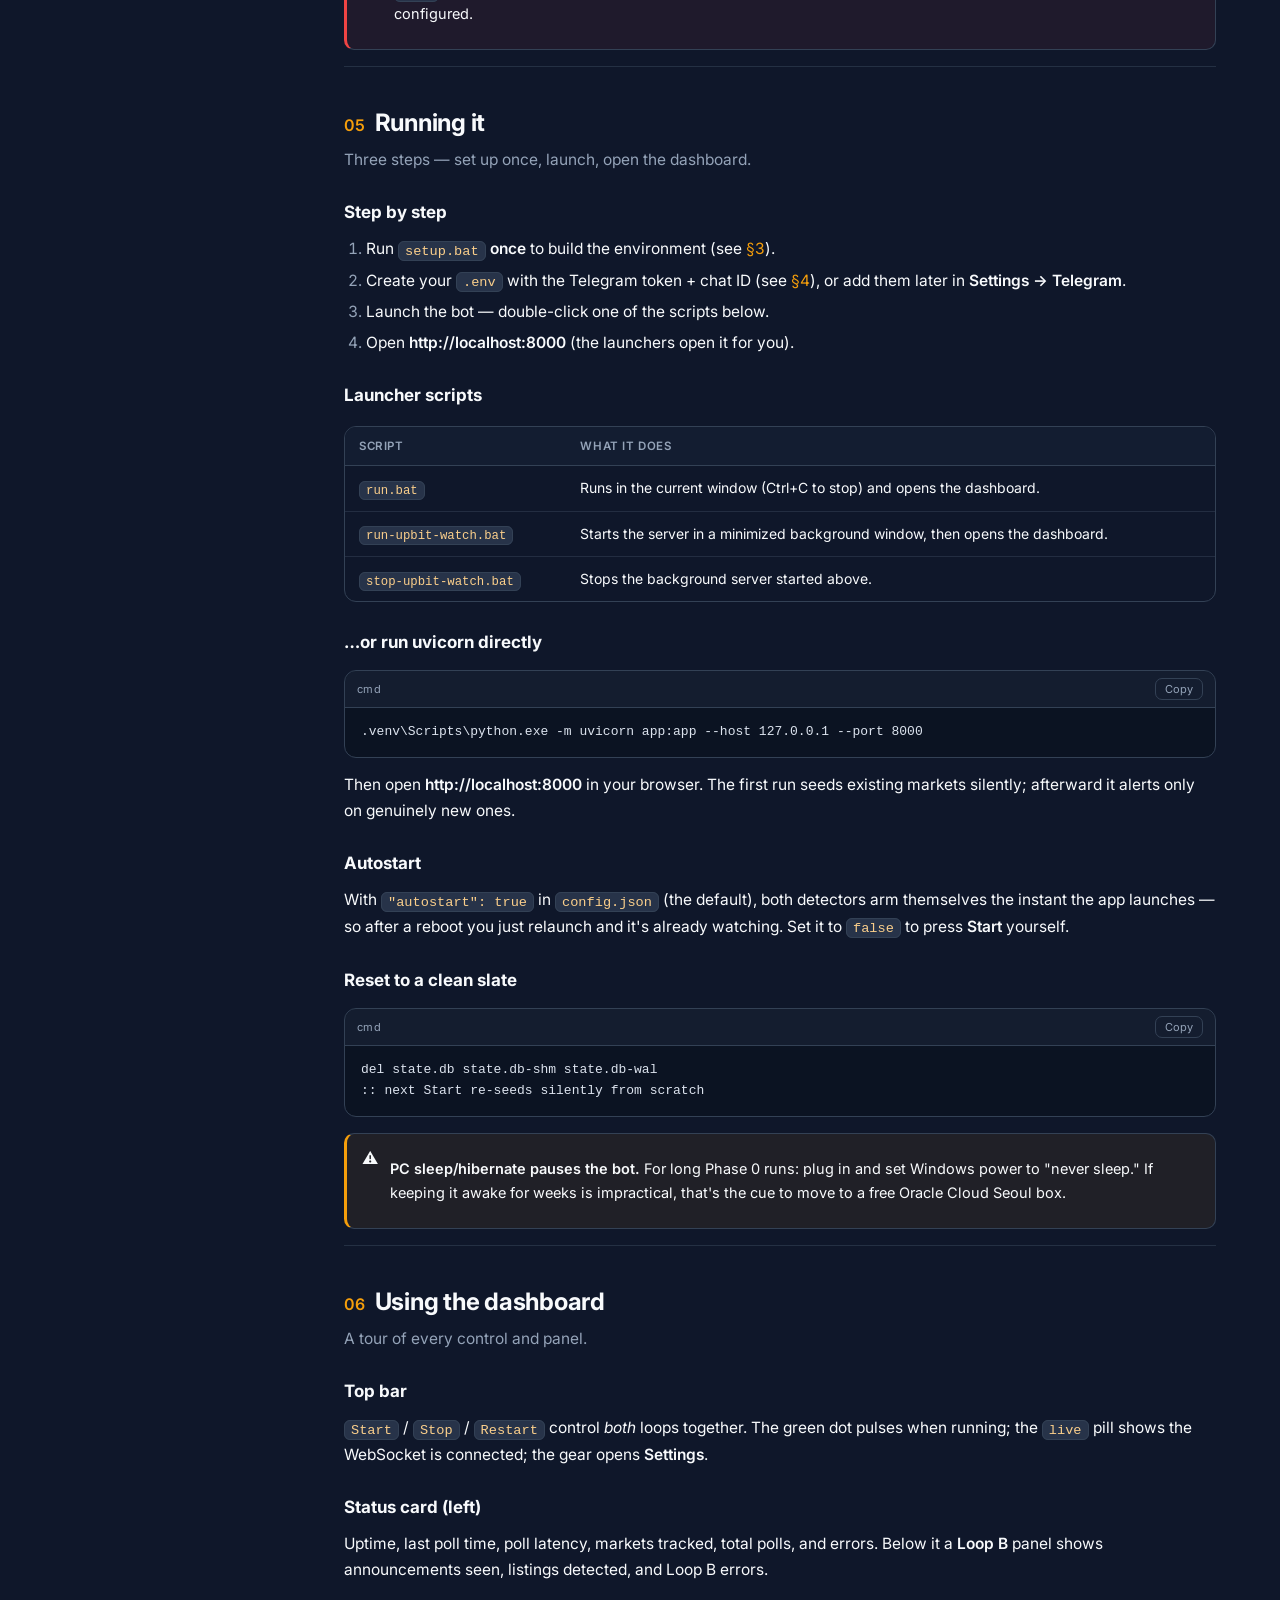
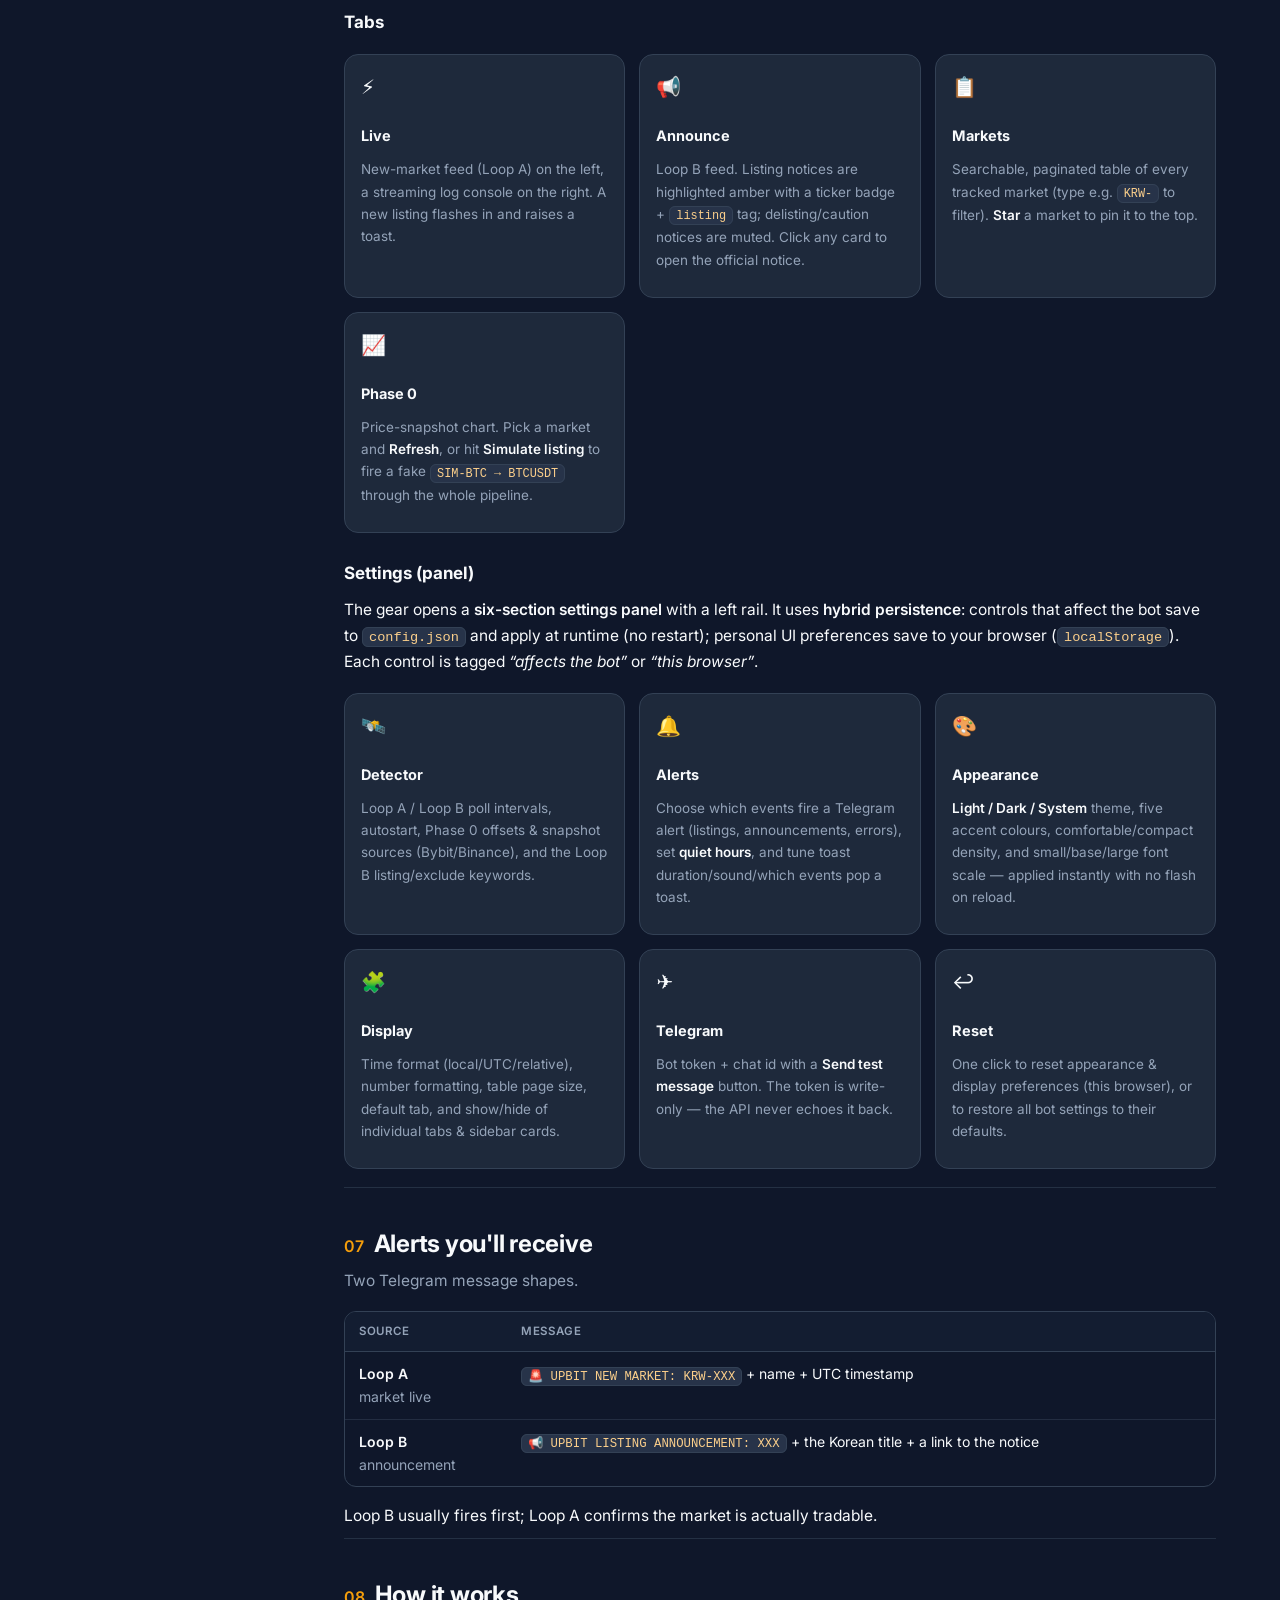
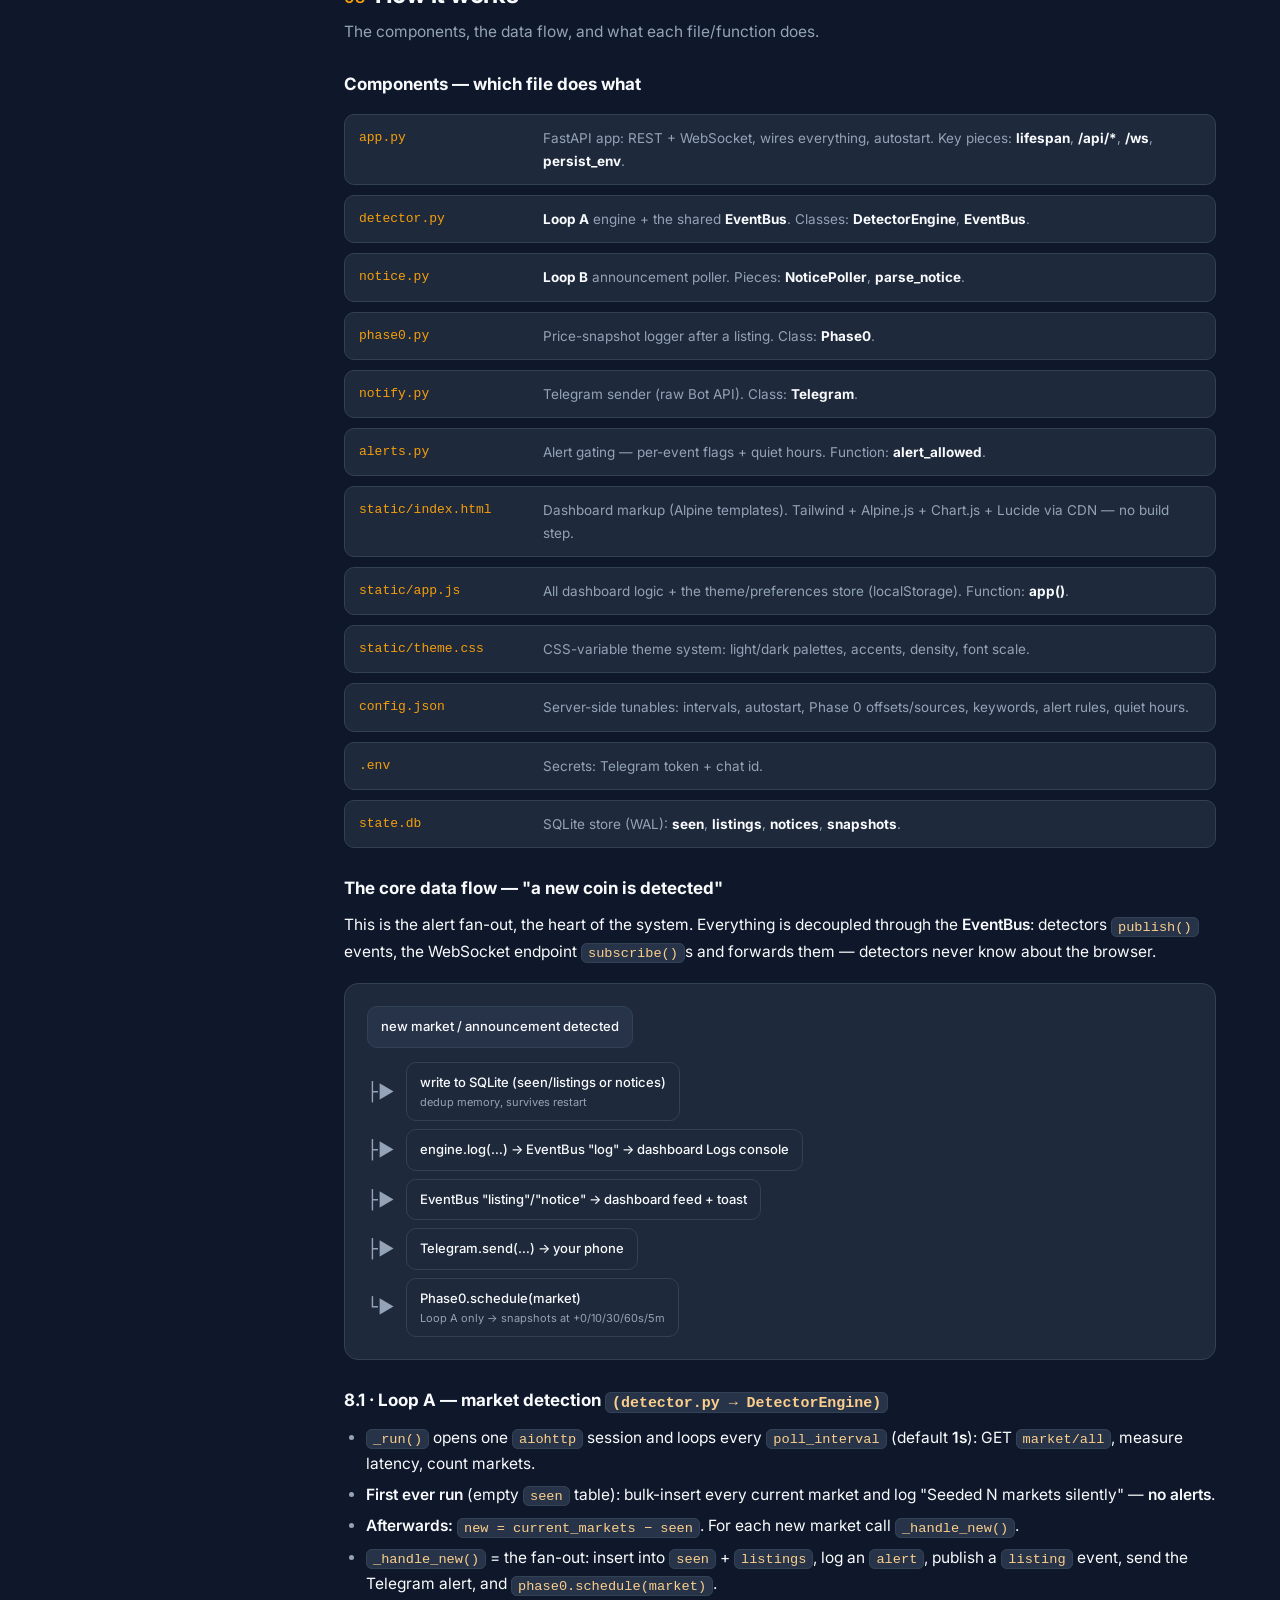
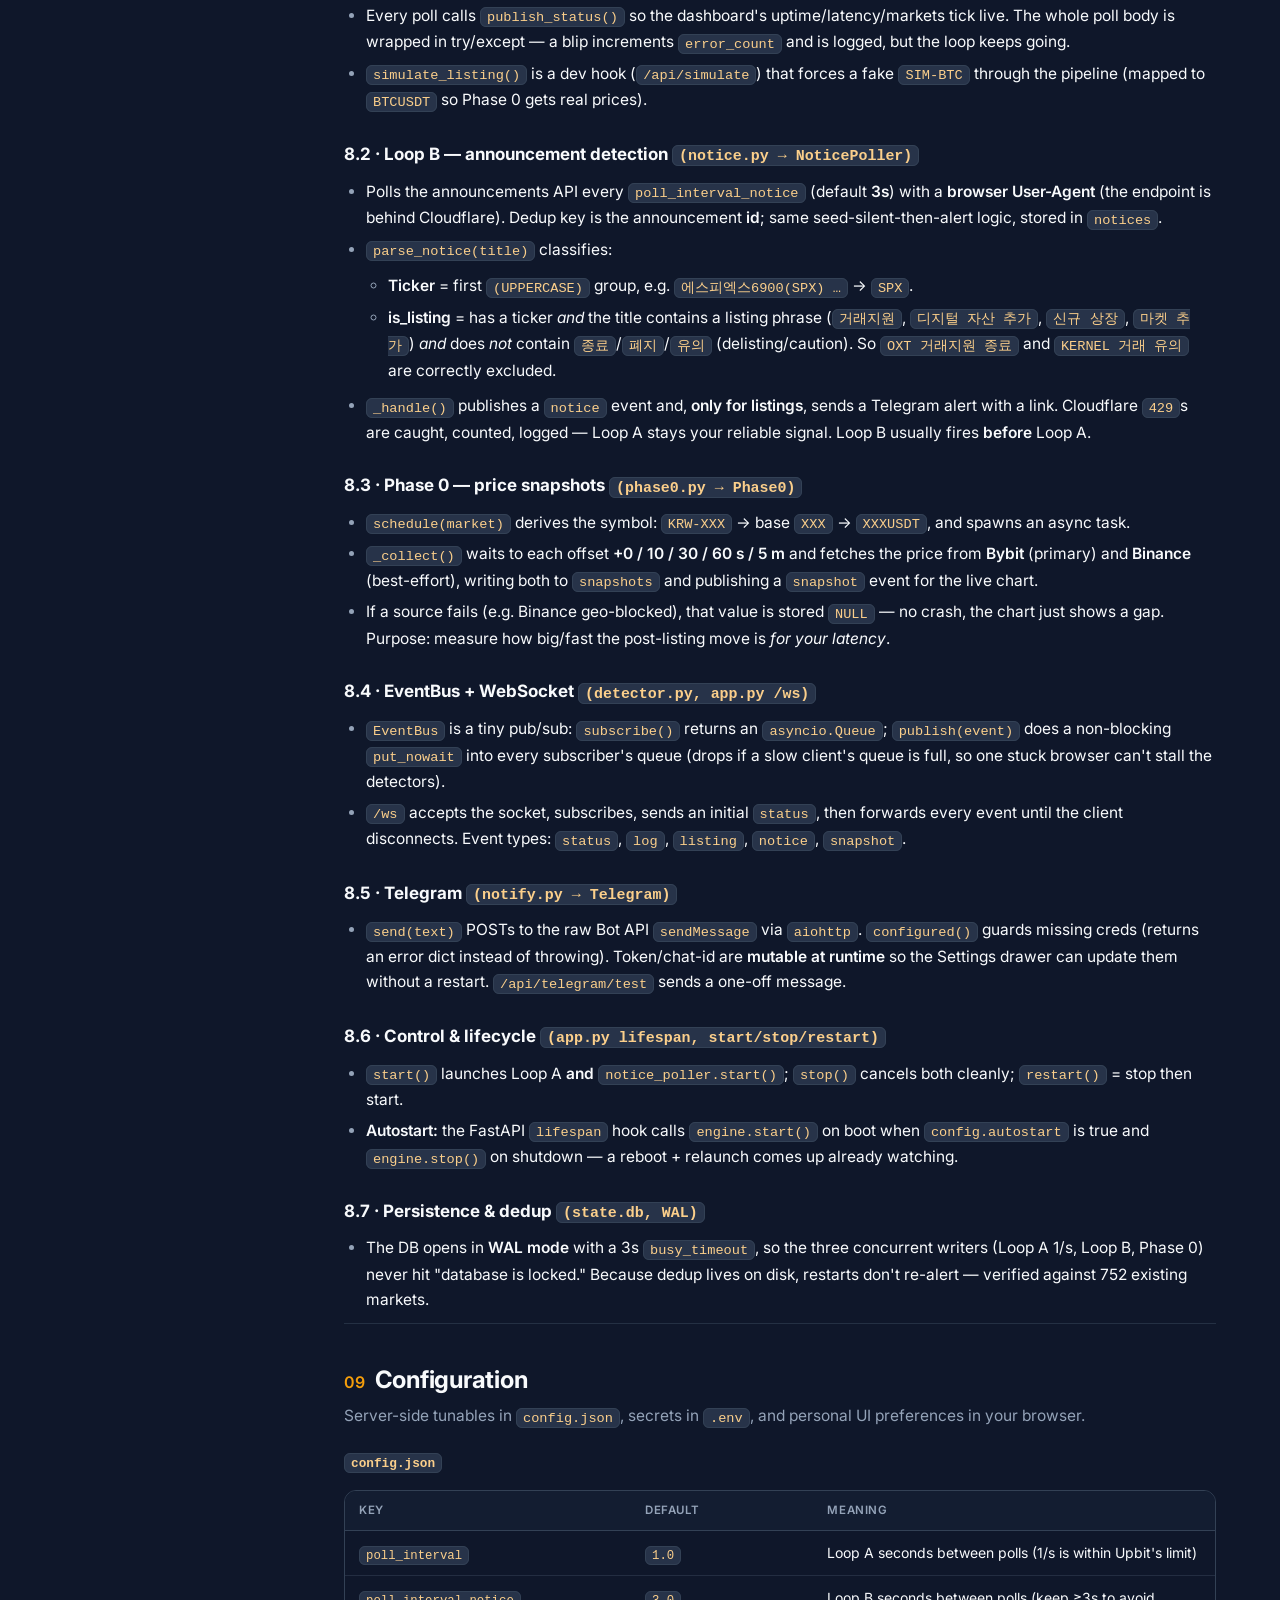
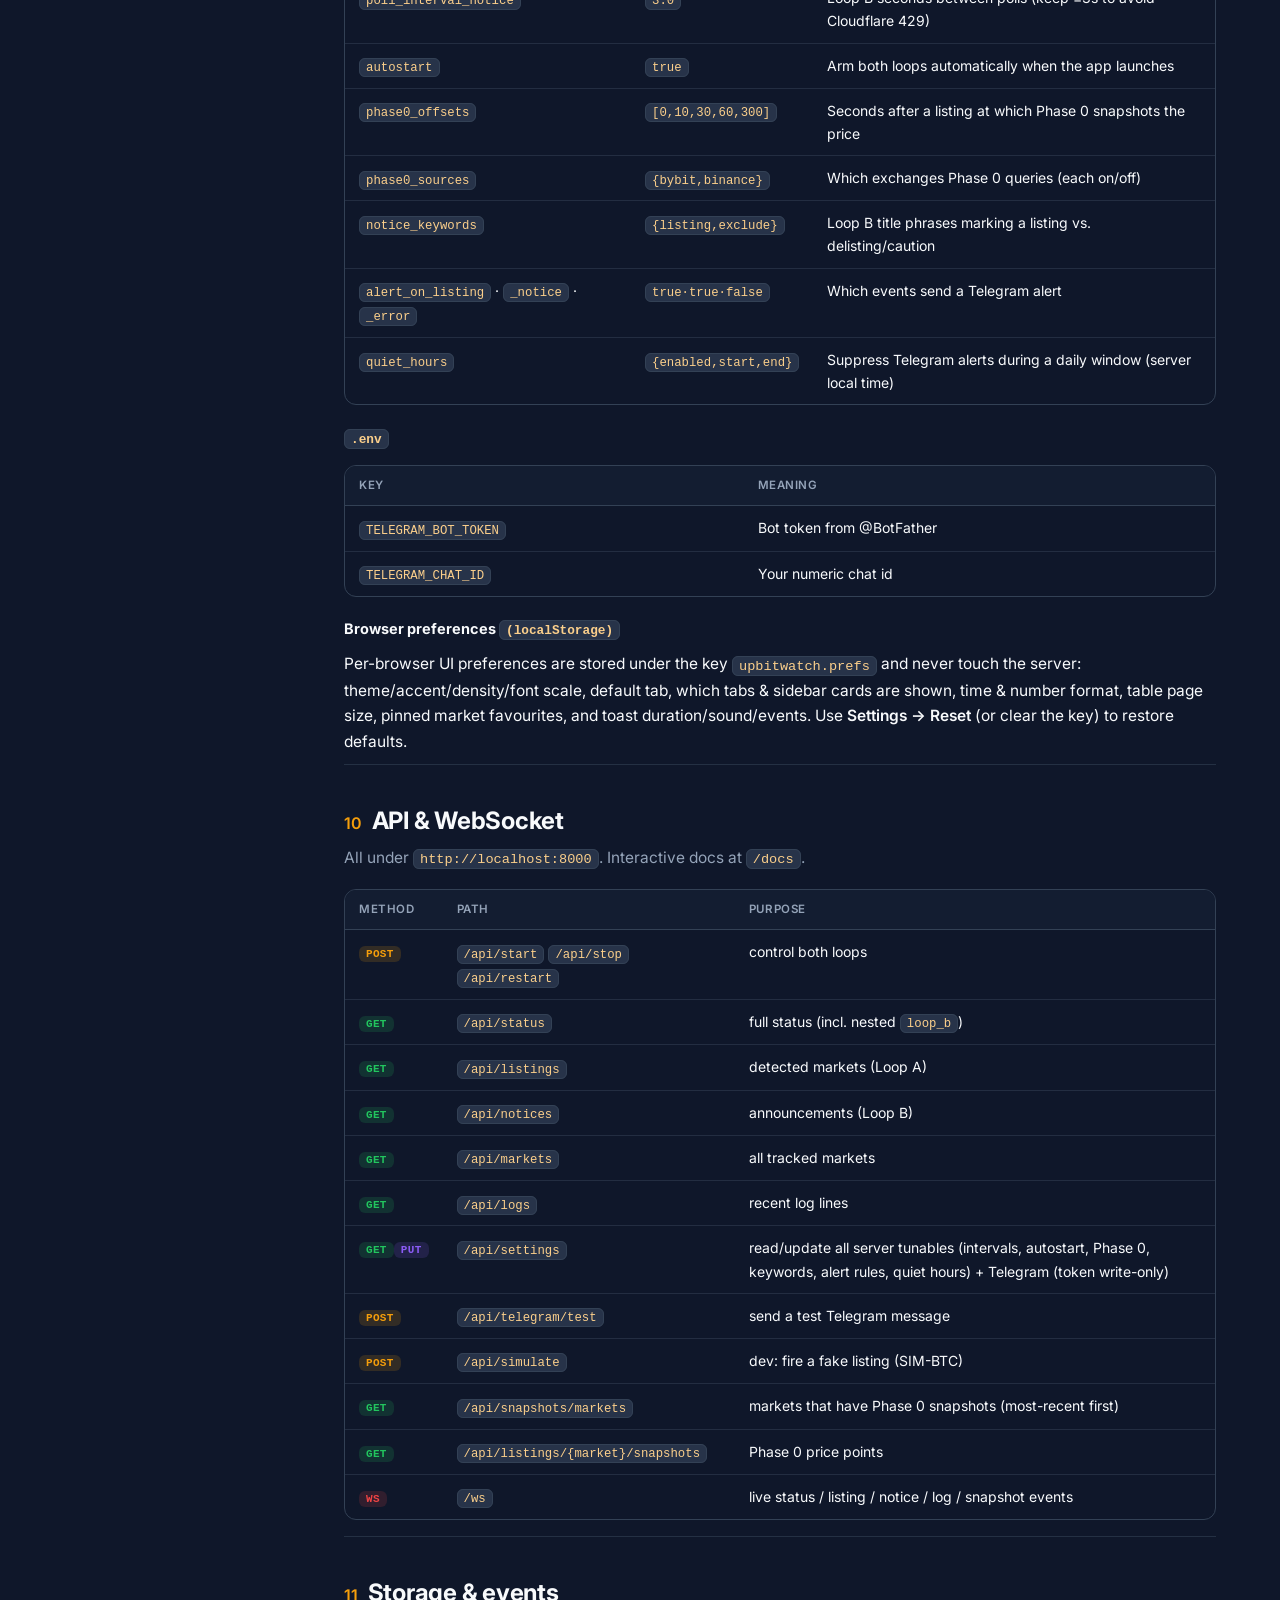
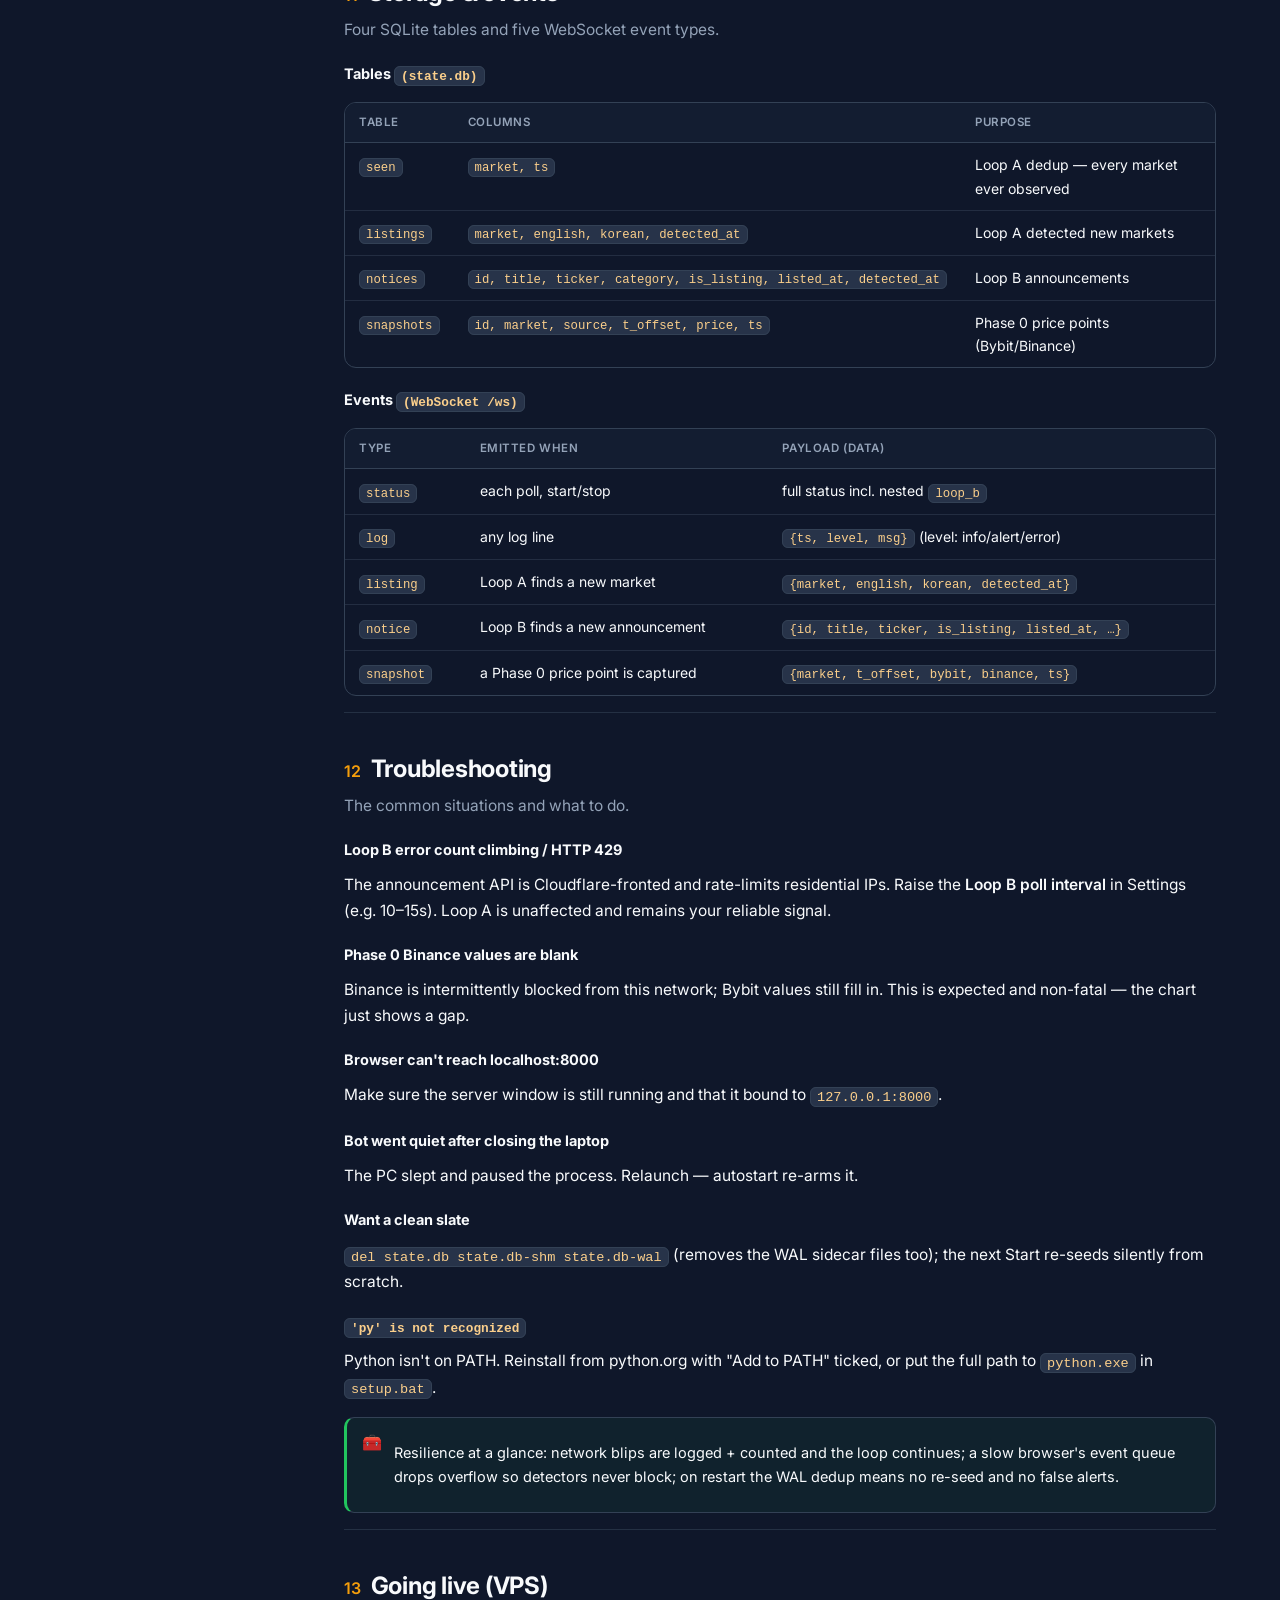
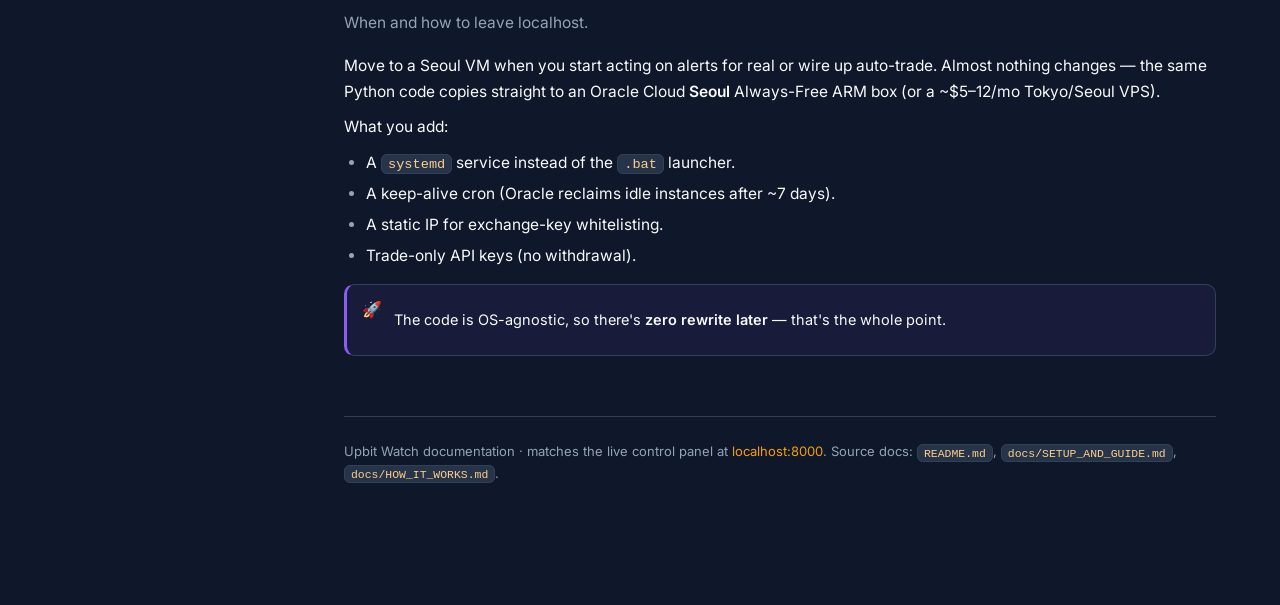
==== commit e49cc8c4: "Speed up Loop B signal detection: default poll_interval_notice 8s -> 3s Loop B (announcement polling" ====
--- a/docs/site/index.html
+++ b/docs/site/index.html
@@ -87,7 +87,7 @@
           <div class="badges">
             <span class="badge"><b>FastAPI</b> + WebSocket</span>
             <span class="badge"><b>Loop A</b> markets · 1s</span>
-            <span class="badge"><b>Loop B</b> announcements · 8s</span>
+            <span class="badge"><b>Loop B</b> announcements · 3s</span>
             <span class="badge"><b>Phase 0</b> price snapshots</span>
             <span class="badge"><b>SQLite</b> WAL · survives restarts</span>
             <span class="badge"><b>Telegram</b> alerts</span>
@@ -134,7 +134,7 @@
                 </div>
               </div>
               <div class="flow-row">
-                <div class="node b">Loop B — NoticePoller <small>Upbit announcements · every 8s</small></div>
+                <div class="node b">Loop B — NoticePoller <small>Upbit announcements · every 3s</small></div>
                 <span class="arrow">↗</span>
               </div>
               <div class="flow-row">
@@ -146,7 +146,7 @@
 
           <div class="cards">
             <div class="fcard"><div class="fic">🎯</div><h4>Loop A — markets</h4><p>Polls the tradable-market list every second. Primary, rock-solid signal.</p></div>
-            <div class="fcard"><div class="fic">📢</div><h4>Loop B — announcements</h4><p>Polls the notice feed every 8s. Early warning — often fires <em>before</em> Loop A.</p></div>
+            <div class="fcard"><div class="fic">📢</div><h4>Loop B — announcements</h4><p>Polls the notice feed every 3s. Early warning — often fires <em>before</em> Loop A.</p></div>
             <div class="fcard"><div class="fic">📈</div><h4>Phase 0 — snapshots</h4><p>Captures price at +0/10/30/60s/5m on Bybit + Binance to measure the pump.</p></div>
             <div class="fcard"><div class="fic">🖥️</div><h4>Live dashboard</h4><p>Status, feeds, logs, markets table, and chart — all updating over WebSocket.</p></div>
           </div>
@@ -403,7 +403,7 @@
 
           <h3>8.2 · Loop B — announcement detection <code>(notice.py → NoticePoller)</code></h3>
           <ul>
-            <li>Polls the announcements API every <code>poll_interval_notice</code> (default <strong>8s</strong>) with a <strong>browser User-Agent</strong> (the endpoint is behind Cloudflare). Dedup key is the announcement <strong>id</strong>; same seed-silent-then-alert logic, stored in <code>notices</code>.</li>
+            <li>Polls the announcements API every <code>poll_interval_notice</code> (default <strong>3s</strong>) with a <strong>browser User-Agent</strong> (the endpoint is behind Cloudflare). Dedup key is the announcement <strong>id</strong>; same seed-silent-then-alert logic, stored in <code>notices</code>.</li>
             <li><code>parse_notice(title)</code> classifies:
               <ul>
                 <li><strong>Ticker</strong> = first <code>(UPPERCASE)</code> group, e.g. <code>에스피엑스6900(SPX) …</code> → <code>SPX</code>.</li>
@@ -455,7 +455,7 @@
               <thead><tr><th>Key</th><th>Default</th><th>Meaning</th></tr></thead>
               <tbody>
                 <tr><td><code>poll_interval</code></td><td><code>1.0</code></td><td>Loop A seconds between polls (1/s is within Upbit's limit)</td></tr>
-                <tr><td><code>poll_interval_notice</code></td><td><code>8.0</code></td><td>Loop B seconds between polls (keep ≥3s to avoid Cloudflare 429)</td></tr>
+                <tr><td><code>poll_interval_notice</code></td><td><code>3.0</code></td><td>Loop B seconds between polls (keep ≥3s to avoid Cloudflare 429)</td></tr>
                 <tr><td><code>autostart</code></td><td><code>true</code></td><td>Arm both loops automatically when the app launches</td></tr>
                 <tr><td><code>phase0_offsets</code></td><td><code>[0,10,30,60,300]</code></td><td>Seconds after a listing at which Phase 0 snapshots the price</td></tr>
                 <tr><td><code>phase0_sources</code></td><td><code>{bybit,binance}</code></td><td>Which exchanges Phase 0 queries (each on/off)</td></tr>
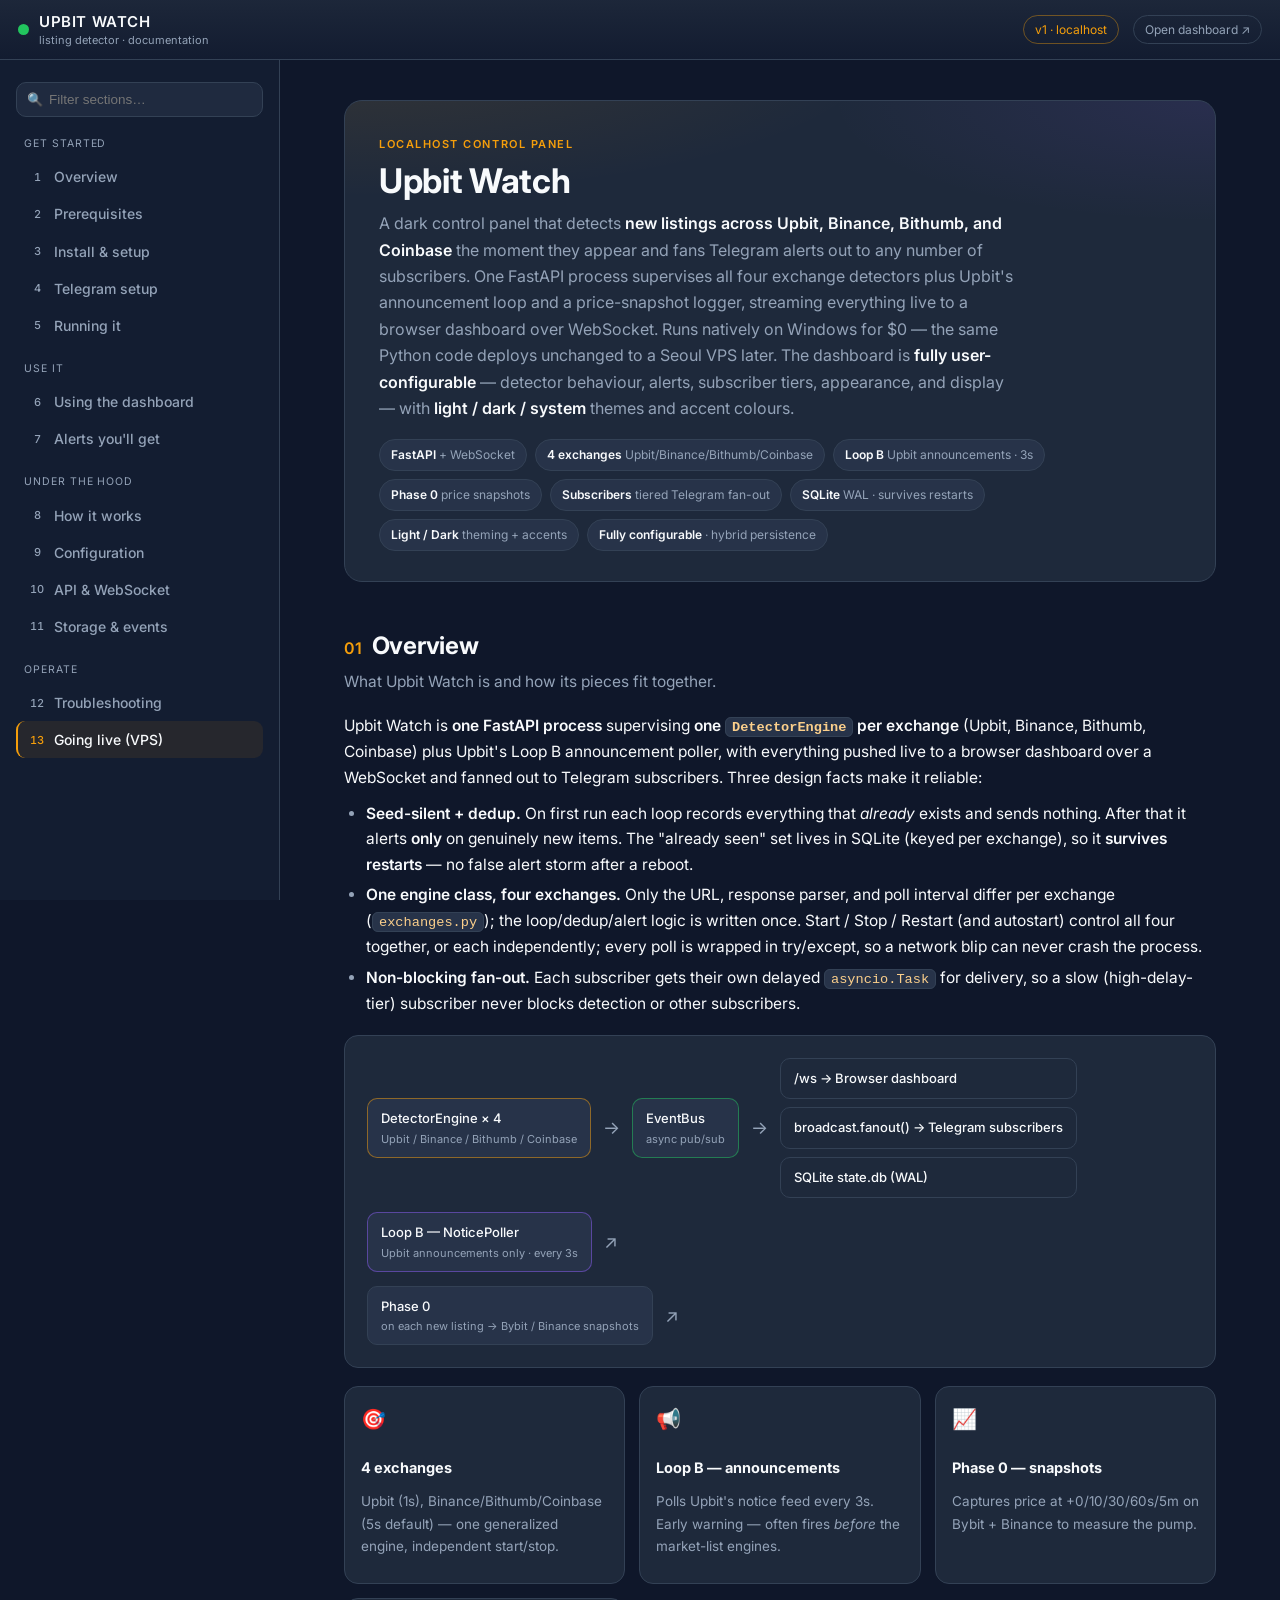
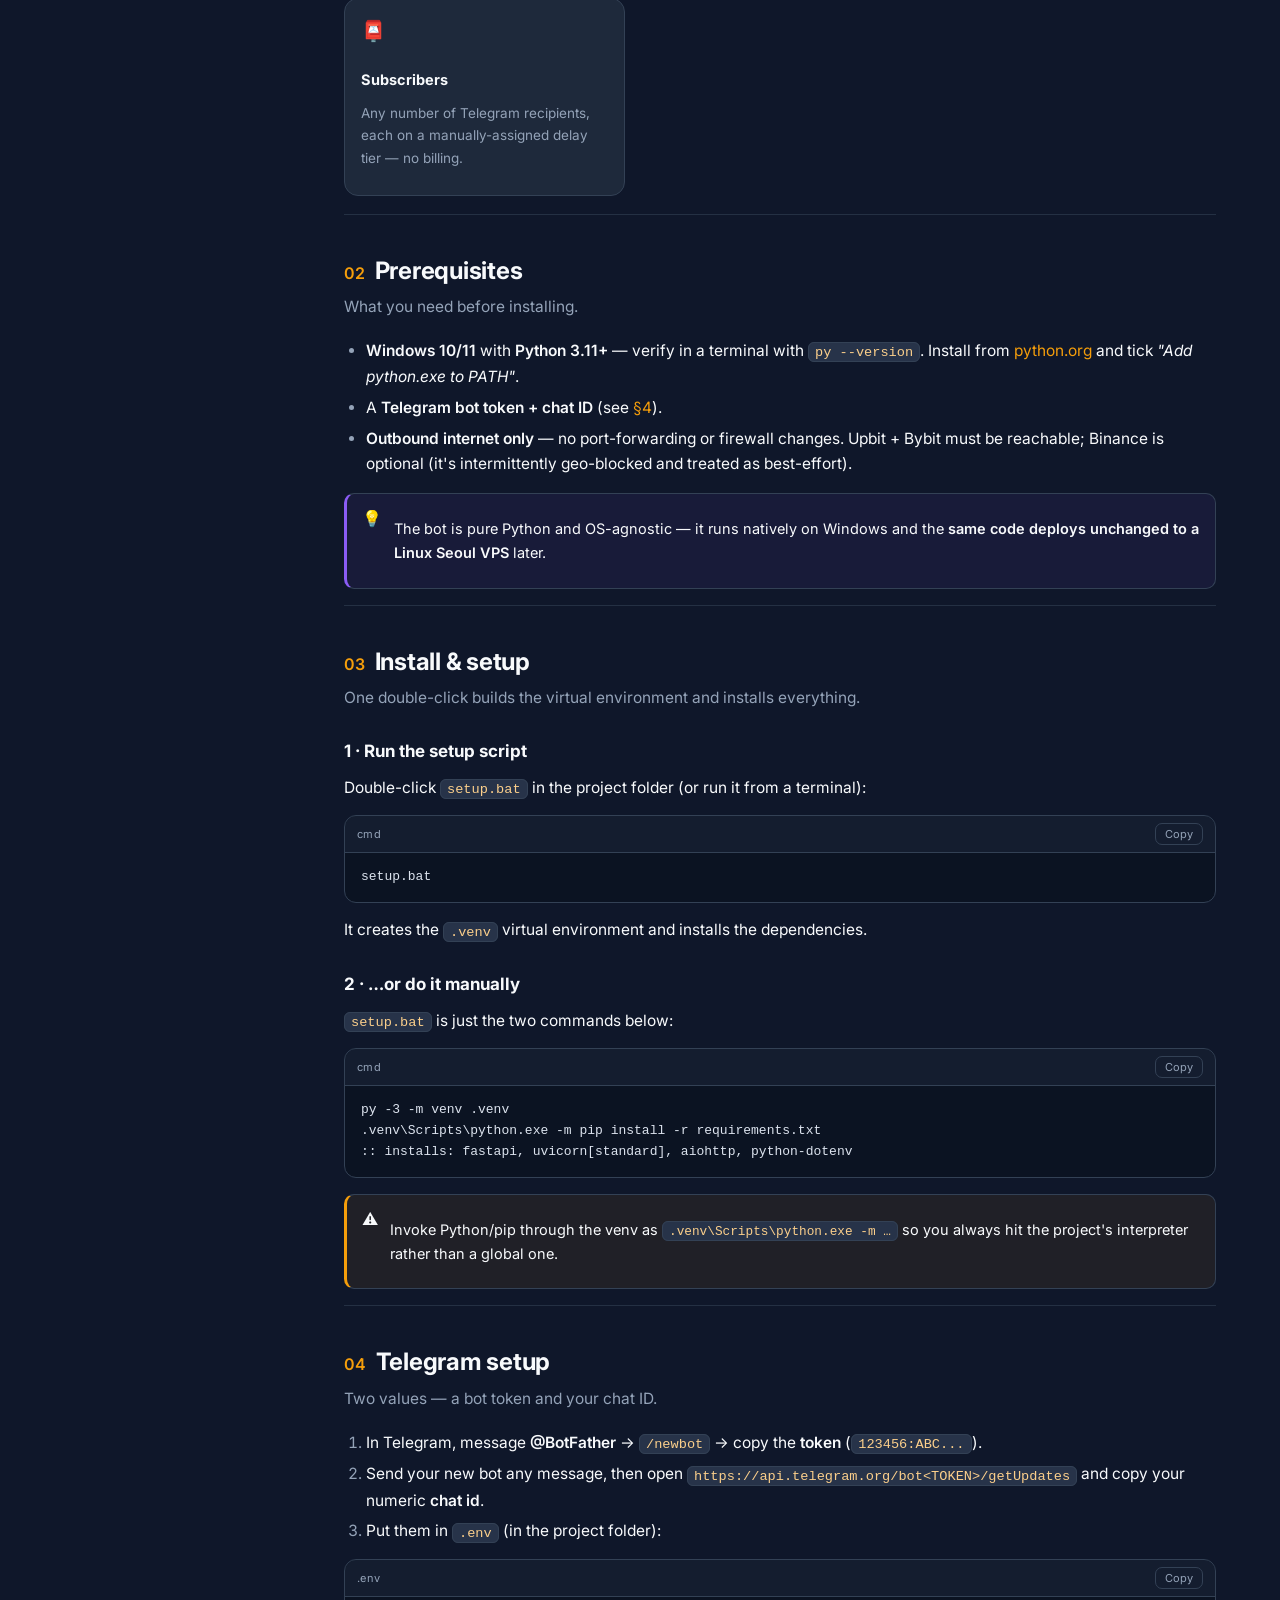
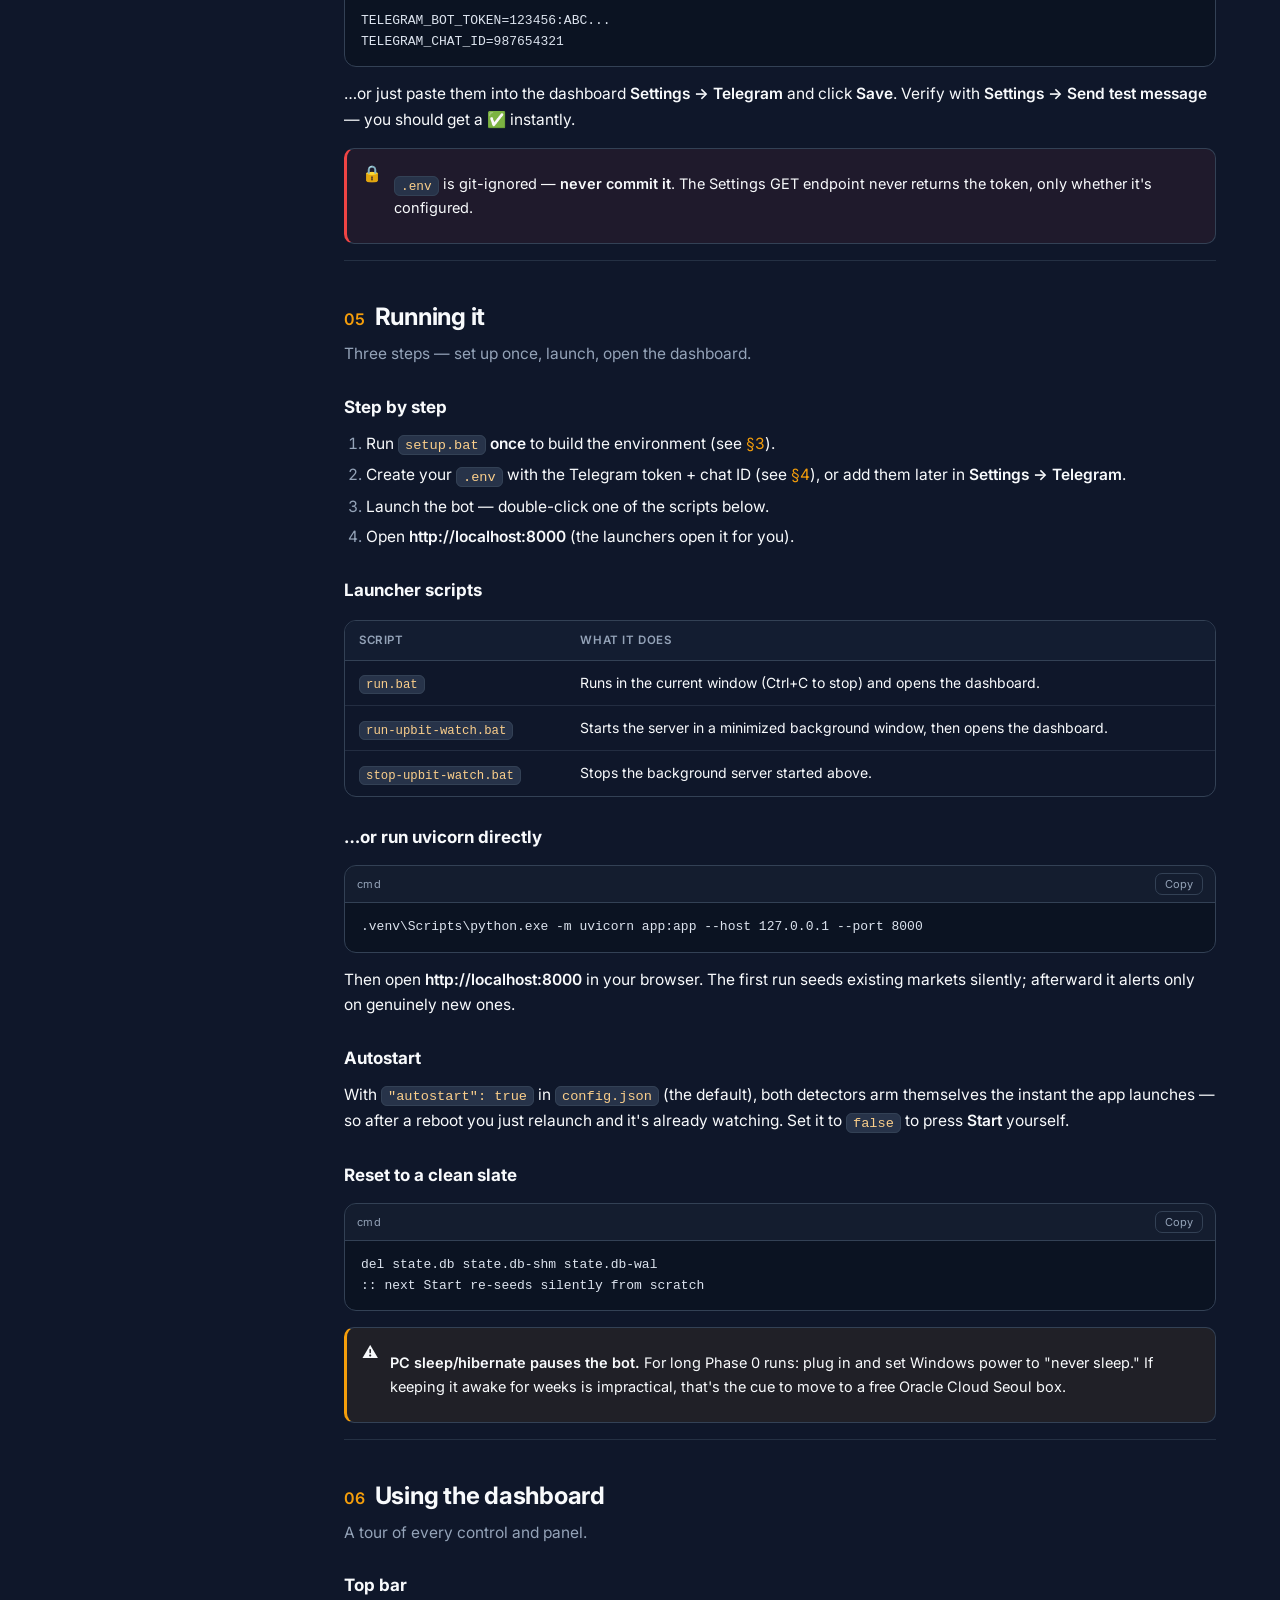
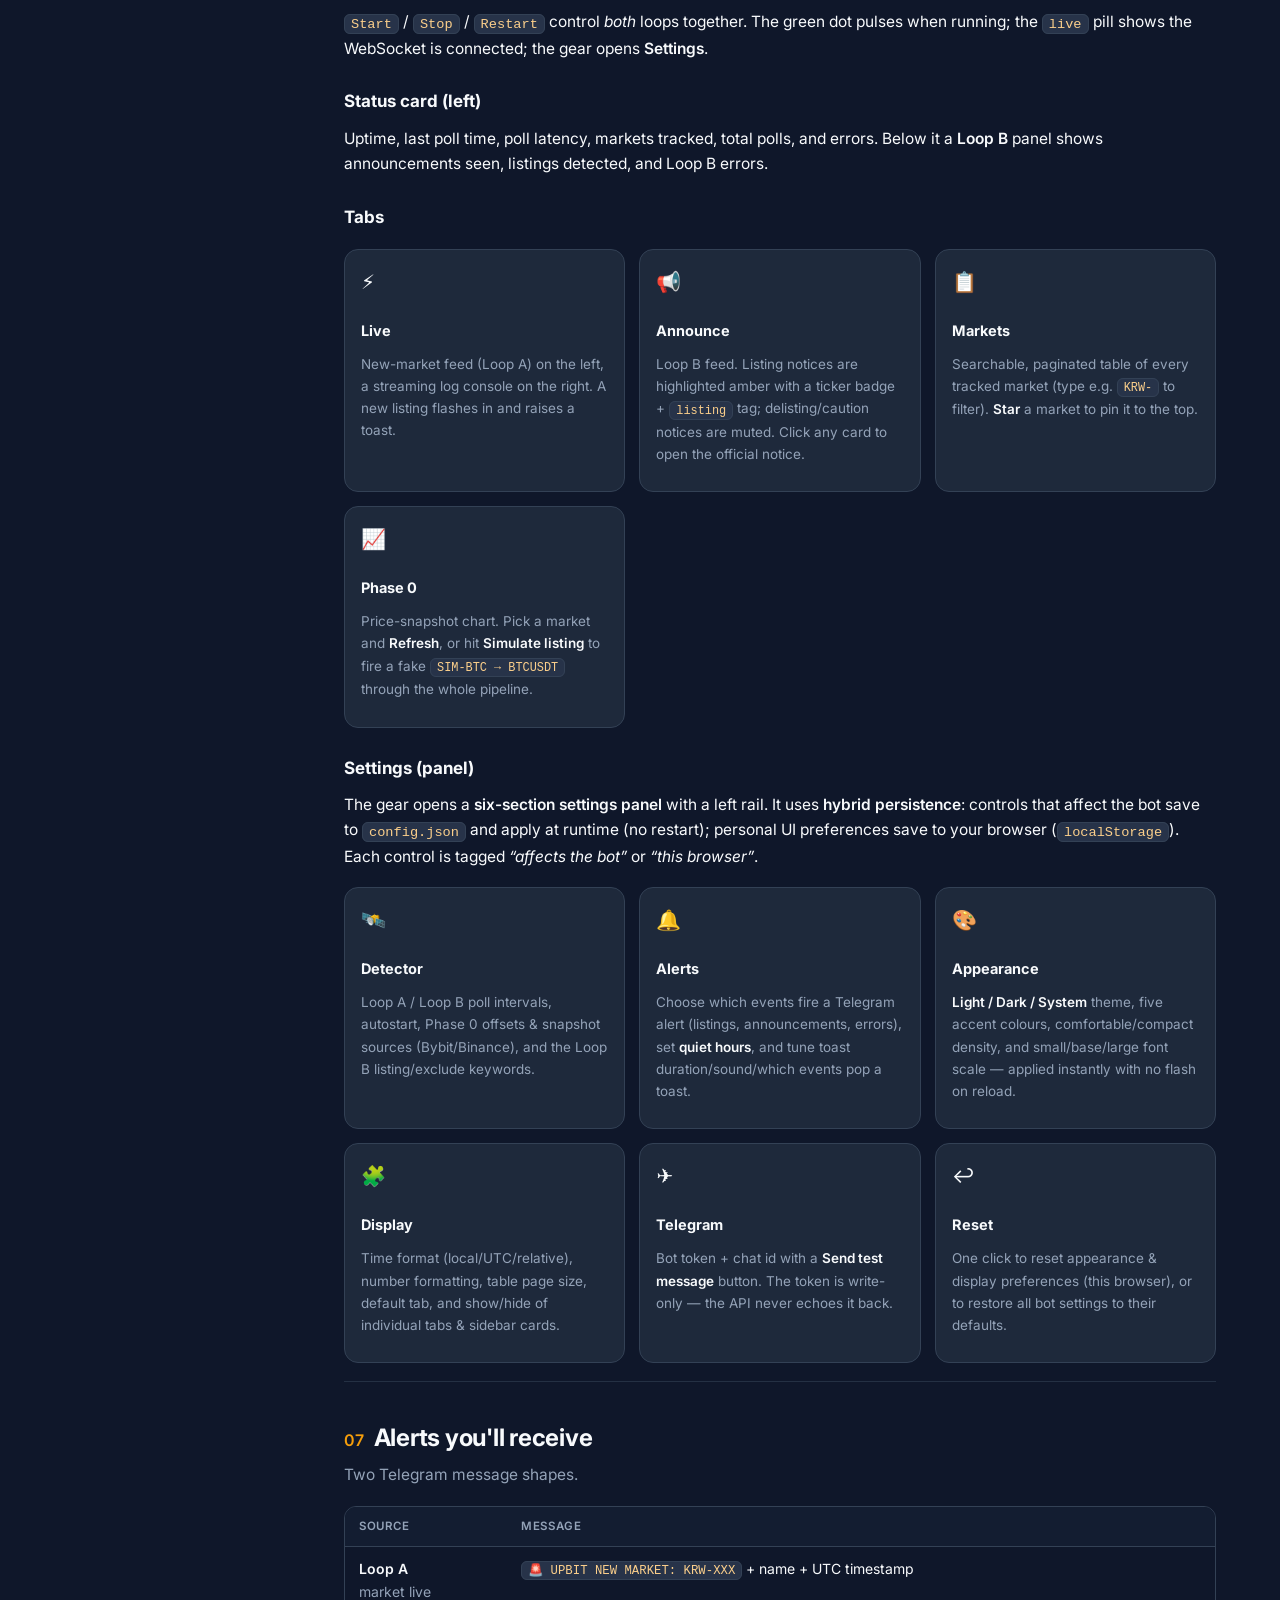
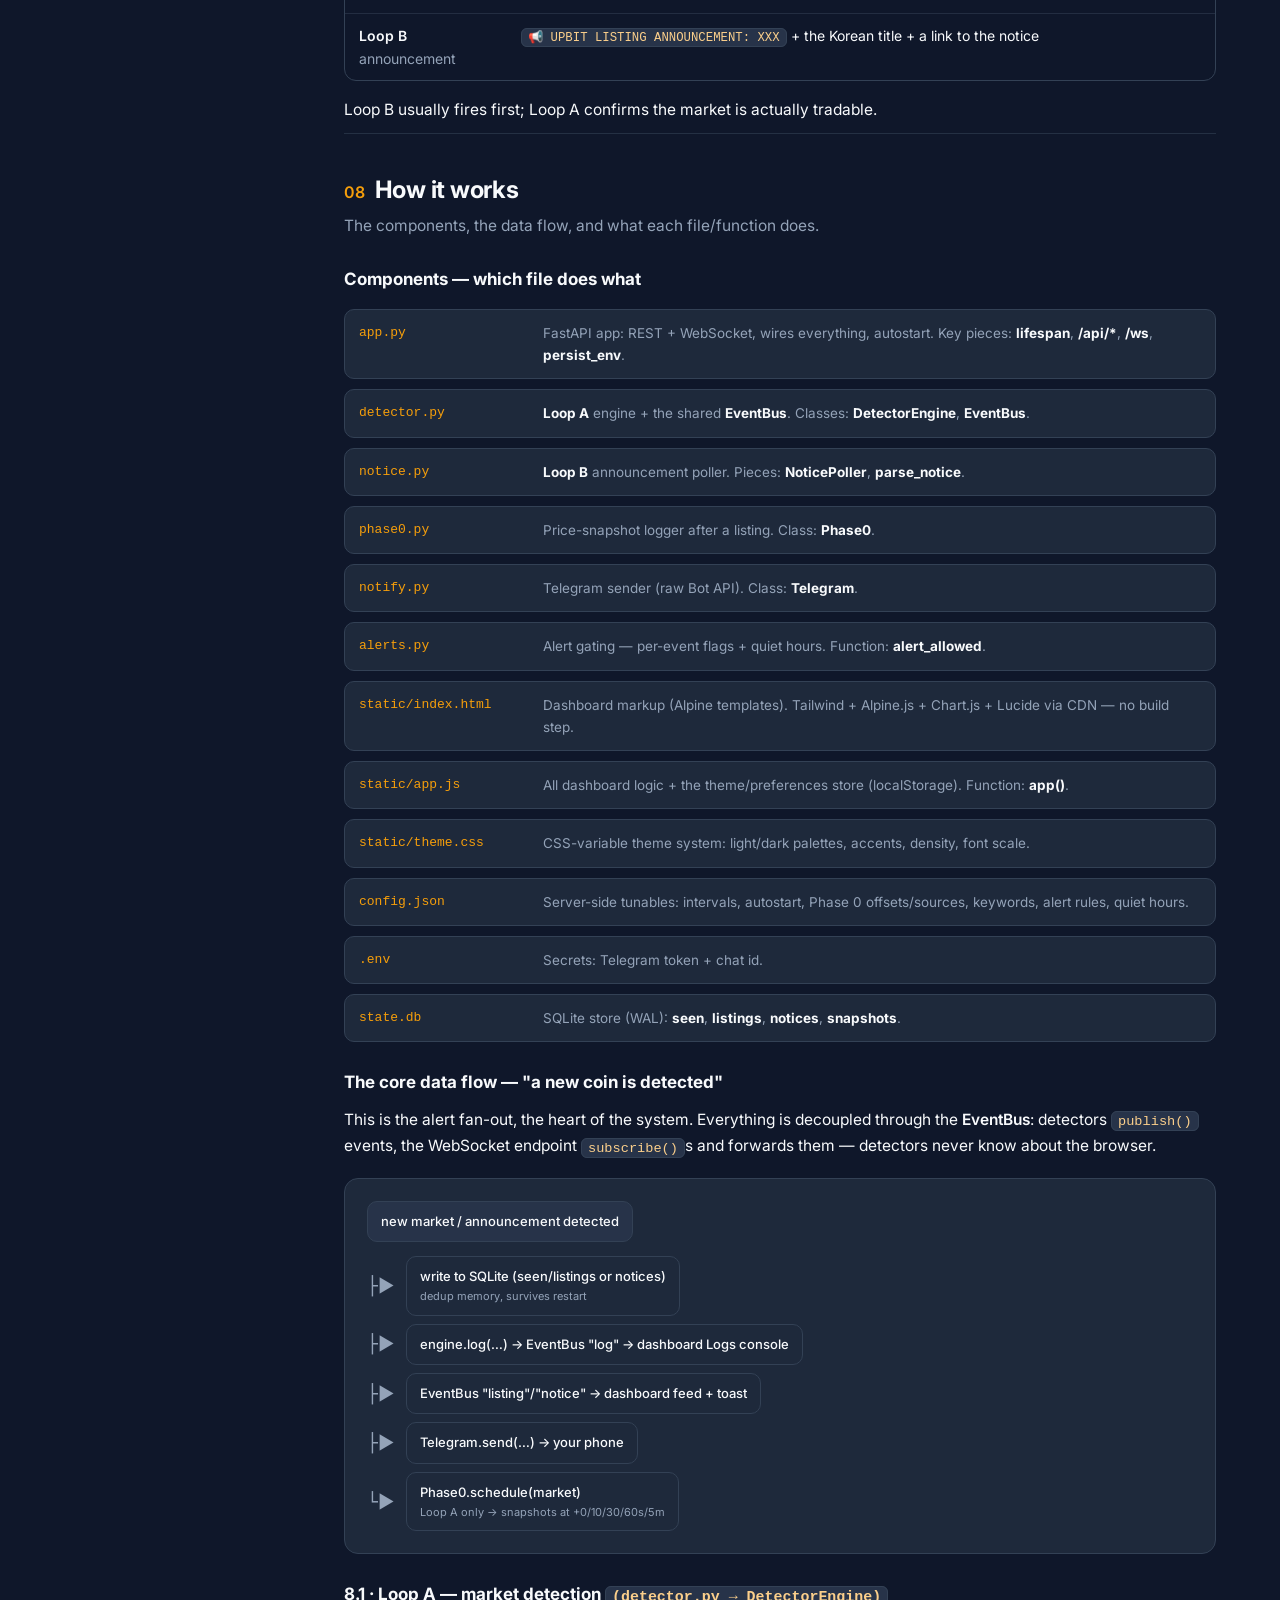
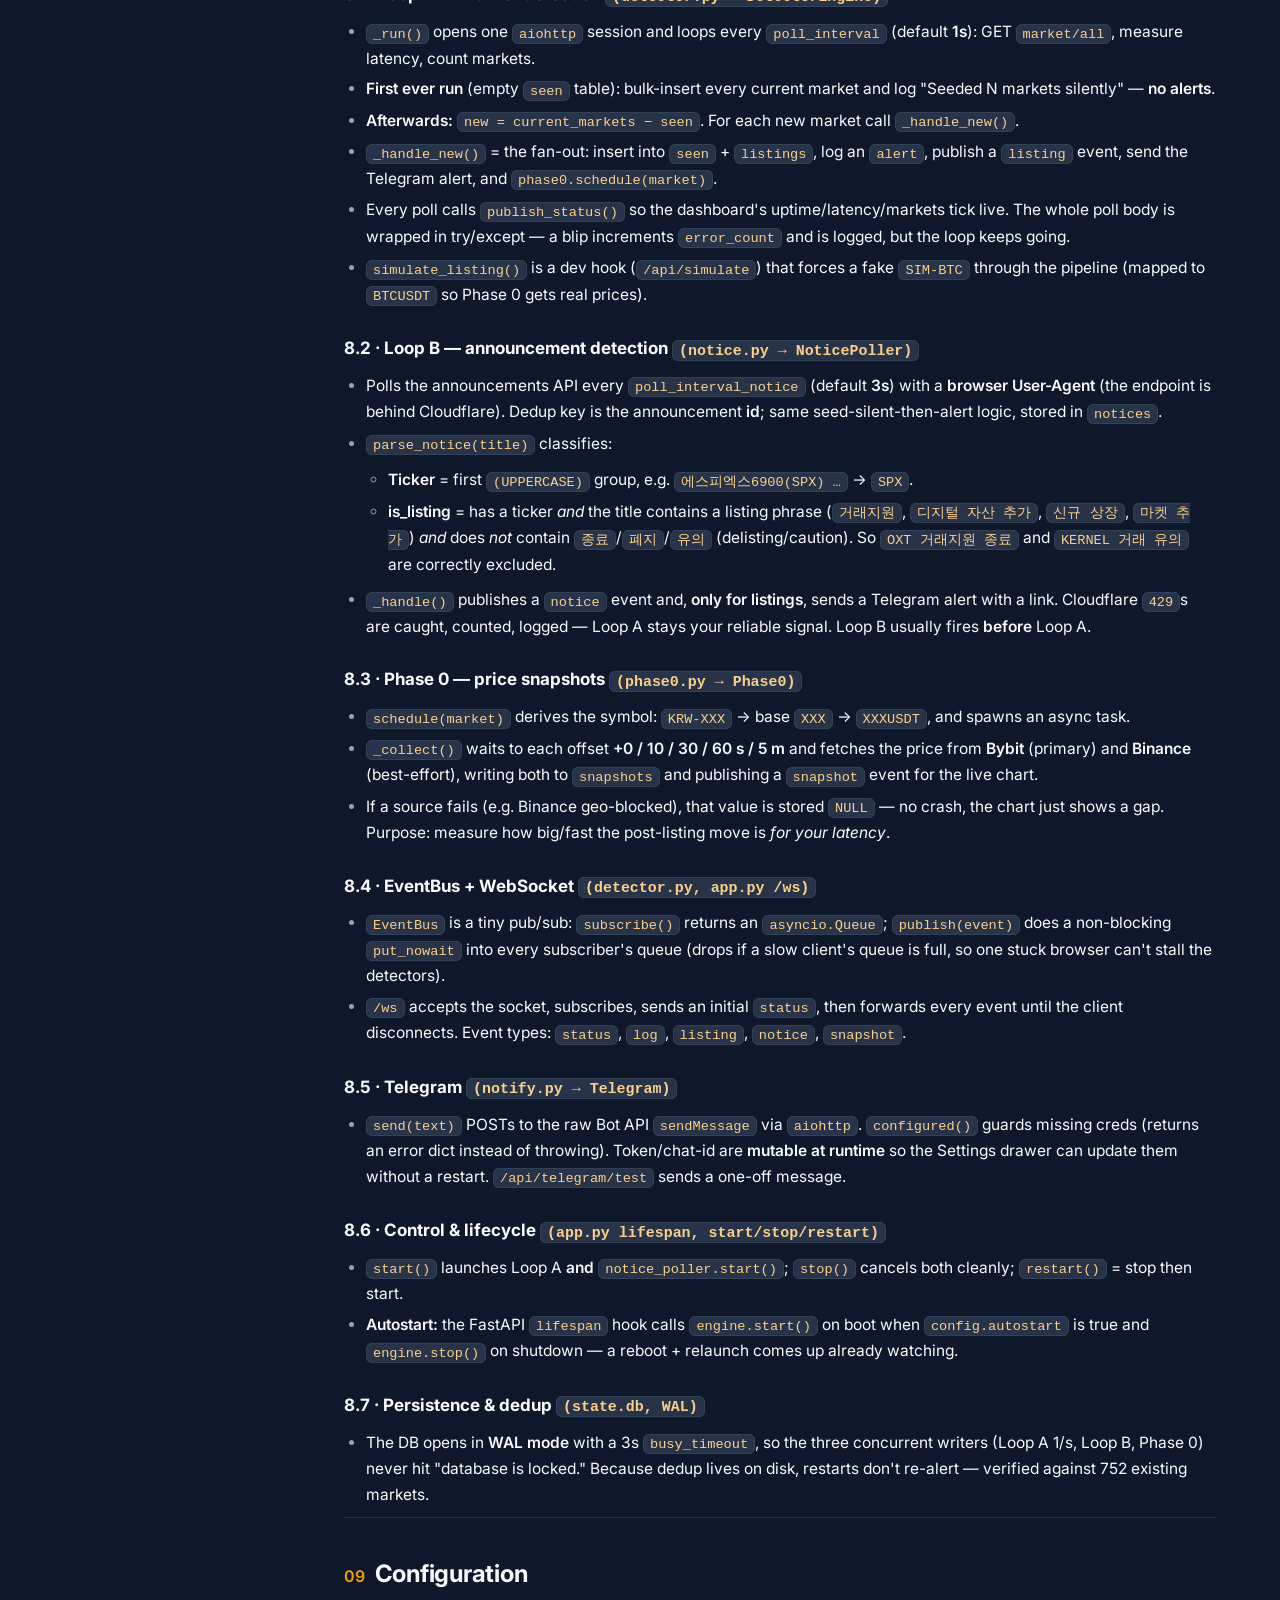
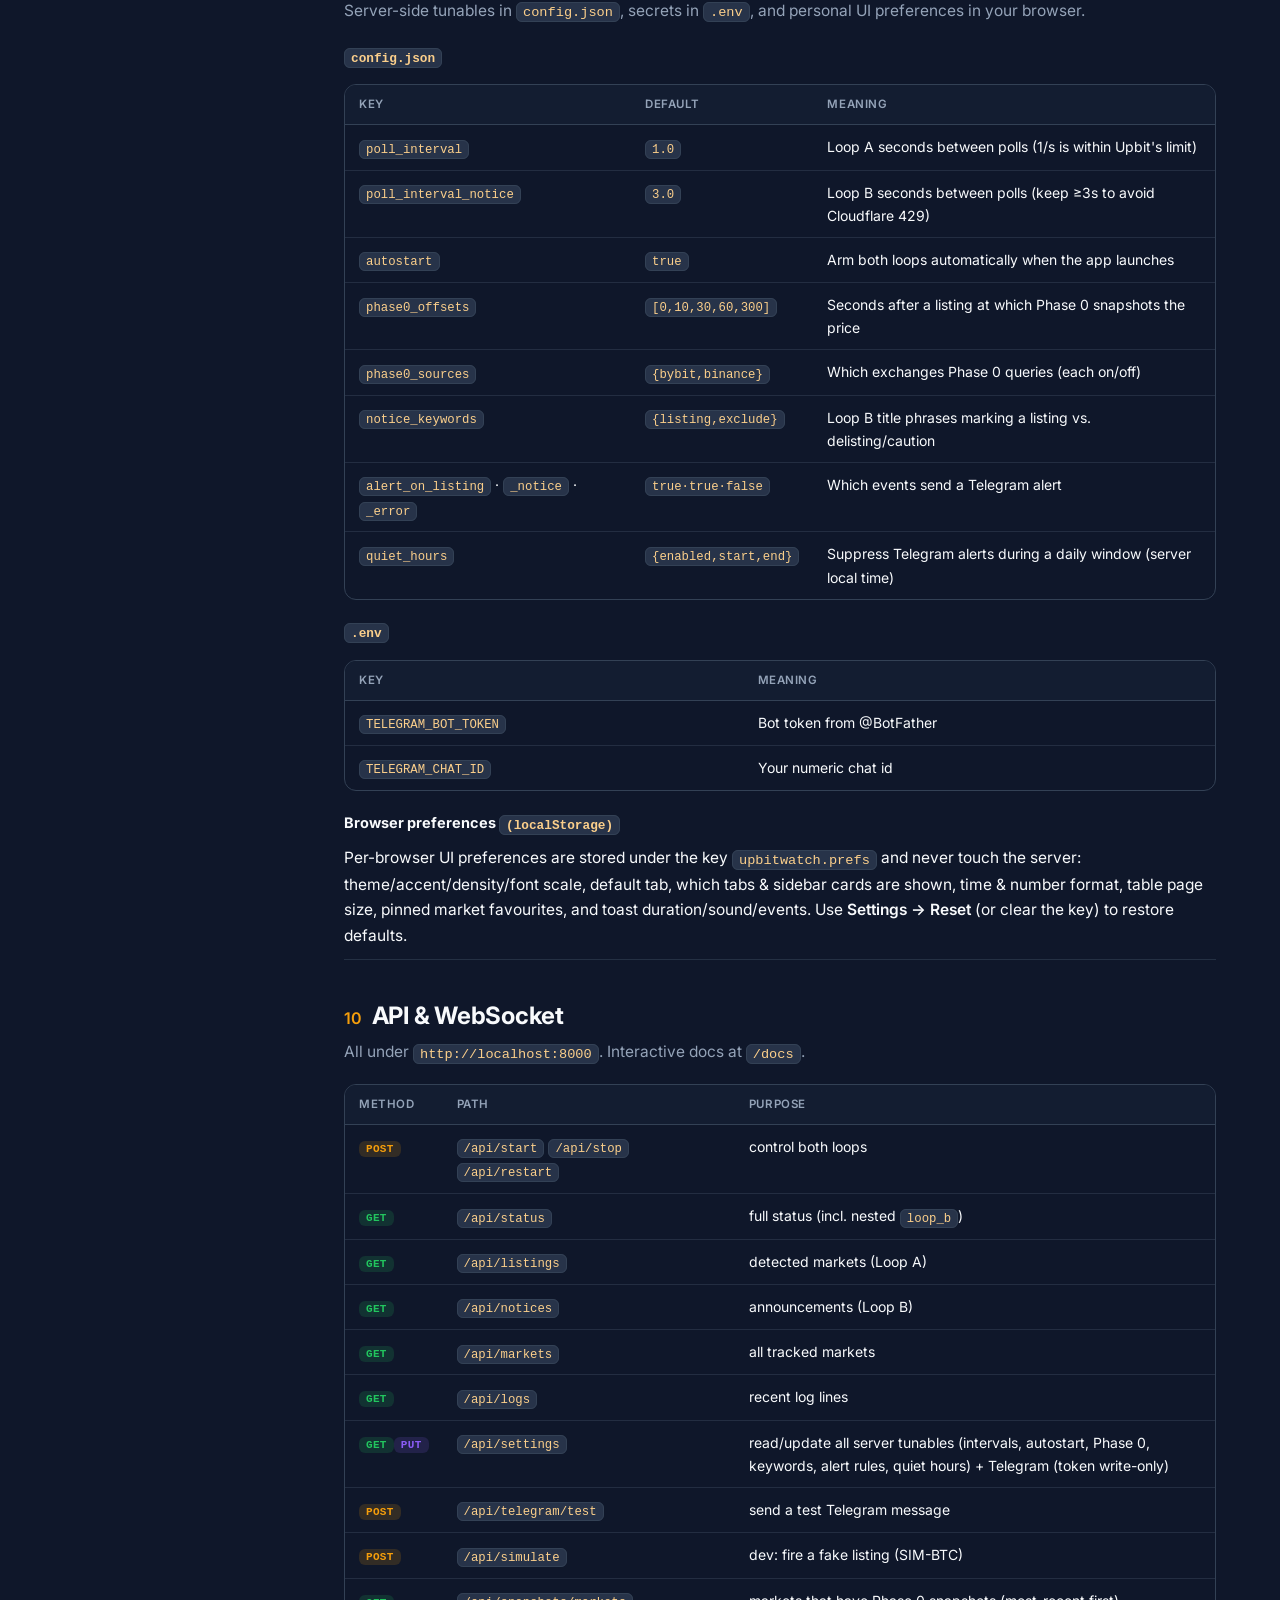
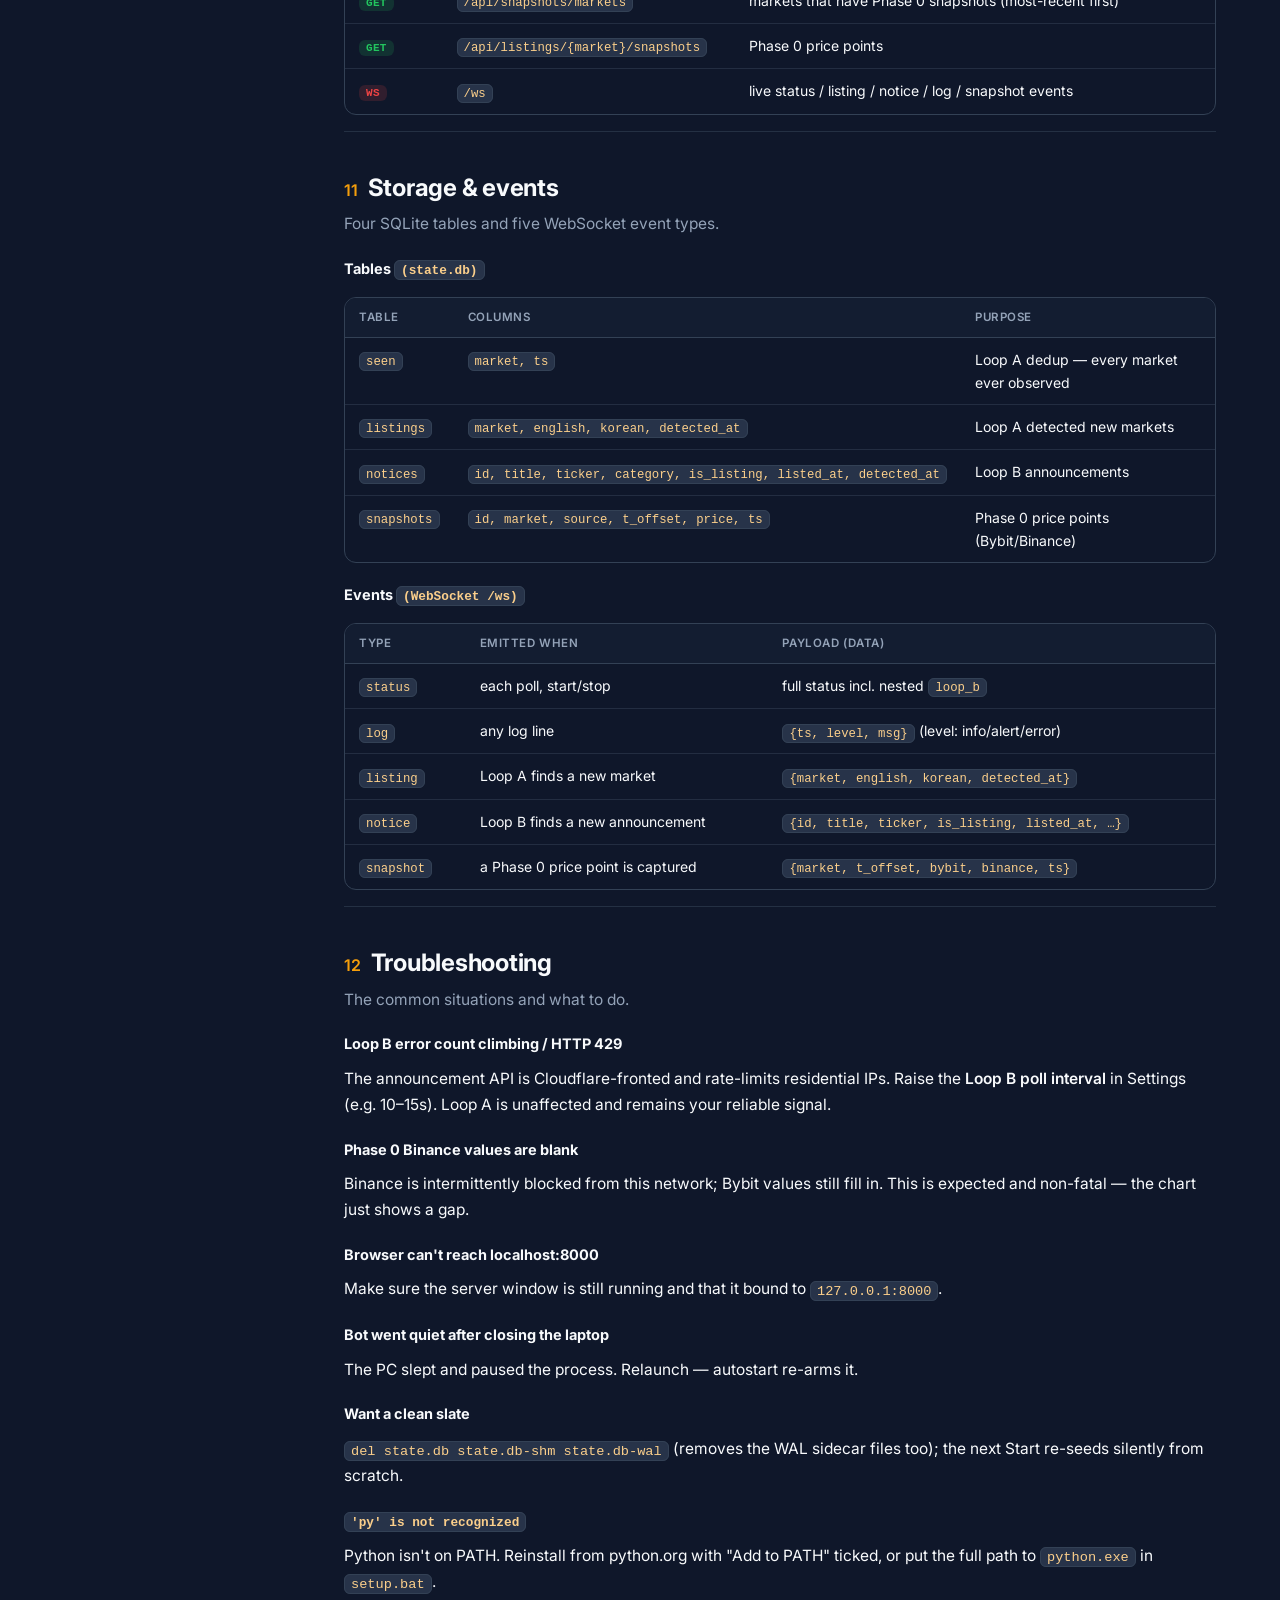
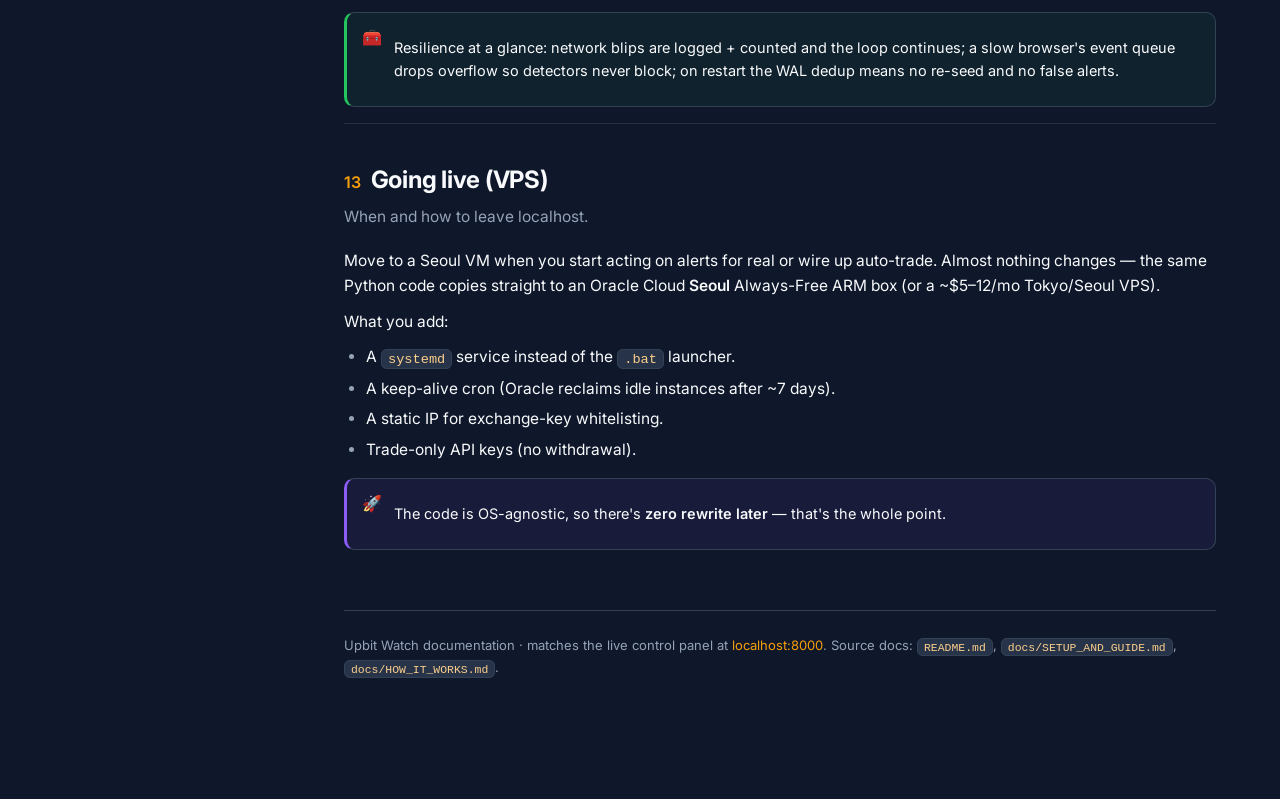
==== commit e5333871: "Add multi-exchange detection and tiered multi-subscriber Telegram alerts Generalizes DetectorEngine " ====
--- a/docs/site/index.html
+++ b/docs/site/index.html
@@ -77,64 +77,74 @@
           <div class="eyebrow">Localhost control panel</div>
           <h1>Upbit Watch</h1>
           <p>
-            A dark control panel that detects <strong>new Upbit listings</strong> the moment they
-            appear and pings your Telegram. One FastAPI process supervises two independent detection
-            loops plus a price-snapshot logger, streaming everything live to a browser dashboard over
-            WebSocket. Runs natively on Windows for $0 — the same Python code deploys unchanged to a Seoul VPS later.
-            The dashboard is now <strong>fully user-configurable</strong> — detector behaviour, alerts,
-            appearance, and display — with <strong>light / dark / system</strong> themes and accent colours.
+            A dark control panel that detects <strong>new listings across Upbit, Binance, Bithumb, and
+            Coinbase</strong> the moment they appear and fans Telegram alerts out to any number of
+            subscribers. One FastAPI process supervises all four exchange detectors plus Upbit's
+            announcement loop and a price-snapshot logger, streaming everything live to a browser
+            dashboard over WebSocket. Runs natively on Windows for $0 — the same Python code deploys
+            unchanged to a Seoul VPS later. The dashboard is <strong>fully user-configurable</strong> —
+            detector behaviour, alerts, subscriber tiers, appearance, and display — with
+            <strong>light / dark / system</strong> themes and accent colours.
           </p>
           <div class="badges">
             <span class="badge"><b>FastAPI</b> + WebSocket</span>
-            <span class="badge"><b>Loop A</b> markets · 1s</span>
-            <span class="badge"><b>Loop B</b> announcements · 3s</span>
+            <span class="badge"><b>4 exchanges</b> Upbit/Binance/Bithumb/Coinbase</span>
+            <span class="badge"><b>Loop B</b> Upbit announcements · 3s</span>
             <span class="badge"><b>Phase 0</b> price snapshots</span>
+            <span class="badge"><b>Subscribers</b> tiered Telegram fan-out</span>
             <span class="badge"><b>SQLite</b> WAL · survives restarts</span>
-            <span class="badge"><b>Telegram</b> alerts</span>
             <span class="badge"><b>Light / Dark</b> theming + accents</span>
             <span class="badge"><b>Fully configurable</b> · hybrid persistence</span>
           </div>
         </div>
 
         <!-- 1. Overview -->
-        <section class="doc" id="overview" data-title="overview big picture architecture two loops phase 0">
+        <section class="doc" id="overview" data-title="overview big picture architecture exchanges phase 0 subscribers">
           <h2><span class="sec-num">01</span> Overview</h2>
           <p class="lede">What Upbit Watch is and how its pieces fit together.</p>
 
           <p>
-            Upbit Watch is <strong>one FastAPI process</strong> supervising <strong>two independent
-            async detection loops</strong>, with everything pushed live to a browser dashboard over a
-            WebSocket. Two design facts make it reliable:
+            Upbit Watch is <strong>one FastAPI process</strong> supervising <strong>one
+            <code>DetectorEngine</code> per exchange</strong> (Upbit, Binance, Bithumb, Coinbase) plus
+            Upbit's Loop B announcement poller, with everything pushed live to a browser dashboard over
+            a WebSocket and fanned out to Telegram subscribers. Three design facts make it reliable:
           </p>
           <ul>
             <li>
               <strong>Seed-silent + dedup.</strong> On first run each loop records everything that
               <em>already</em> exists and sends nothing. After that it alerts <strong>only</strong> on
-              genuinely new items. The "already seen" set lives in SQLite, so it
+              genuinely new items. The "already seen" set lives in SQLite (keyed per exchange), so it
               <strong>survives restarts</strong> — no false alert storm after a reboot.
             </li>
             <li>
-              <strong>One supervisor, two loops.</strong> Start / Stop / Restart (and autostart) control
-              both loops together; each loop is an independent <code>asyncio.Task</code> whose every poll
-              is wrapped in try/except, so a network blip can never crash the process.
+              <strong>One engine class, four exchanges.</strong> Only the URL, response parser, and poll
+              interval differ per exchange (<code>exchanges.py</code>); the loop/dedup/alert logic is
+              written once. Start / Stop / Restart (and autostart) control all four together, or each
+              independently; every poll is wrapped in try/except, so a network blip can never crash the
+              process.
+            </li>
+            <li>
+              <strong>Non-blocking fan-out.</strong> Each subscriber gets their own delayed
+              <code>asyncio.Task</code> for delivery, so a slow (high-delay-tier) subscriber never
+              blocks detection or other subscribers.
             </li>
           </ul>
 
           <div class="diagram" aria-label="Architecture diagram">
             <div class="flow">
               <div class="flow-row">
-                <div class="node a">Loop A — DetectorEngine <small>Upbit market/all · every 1s</small></div>
+                <div class="node a">DetectorEngine × 4 <small>Upbit / Binance / Bithumb / Coinbase</small></div>
                 <span class="arrow">→</span>
                 <div class="node bus">EventBus <small>async pub/sub</small></div>
                 <span class="arrow">→</span>
                 <div class="fan">
                   <div class="node sink">/ws → Browser dashboard</div>
-                  <div class="node sink">Telegram (notify.py)</div>
+                  <div class="node sink">broadcast.fanout() → Telegram subscribers</div>
                   <div class="node sink">SQLite state.db (WAL)</div>
                 </div>
               </div>
               <div class="flow-row">
-                <div class="node b">Loop B — NoticePoller <small>Upbit announcements · every 3s</small></div>
+                <div class="node b">Loop B — NoticePoller <small>Upbit announcements only · every 3s</small></div>
                 <span class="arrow">↗</span>
               </div>
               <div class="flow-row">
@@ -145,10 +155,10 @@
           </div>
 
           <div class="cards">
-            <div class="fcard"><div class="fic">🎯</div><h4>Loop A — markets</h4><p>Polls the tradable-market list every second. Primary, rock-solid signal.</p></div>
-            <div class="fcard"><div class="fic">📢</div><h4>Loop B — announcements</h4><p>Polls the notice feed every 3s. Early warning — often fires <em>before</em> Loop A.</p></div>
+            <div class="fcard"><div class="fic">🎯</div><h4>4 exchanges</h4><p>Upbit (1s), Binance/Bithumb/Coinbase (5s default) — one generalized engine, independent start/stop.</p></div>
+            <div class="fcard"><div class="fic">📢</div><h4>Loop B — announcements</h4><p>Polls Upbit's notice feed every 3s. Early warning — often fires <em>before</em> the market-list engines.</p></div>
             <div class="fcard"><div class="fic">📈</div><h4>Phase 0 — snapshots</h4><p>Captures price at +0/10/30/60s/5m on Bybit + Binance to measure the pump.</p></div>
-            <div class="fcard"><div class="fic">🖥️</div><h4>Live dashboard</h4><p>Status, feeds, logs, markets table, and chart — all updating over WebSocket.</p></div>
+            <div class="fcard"><div class="fic">📮</div><h4>Subscribers</h4><p>Any number of Telegram recipients, each on a manually-assigned delay tier — no billing.</p></div>
           </div>
         </section>
         <hr class="section-divider" />
